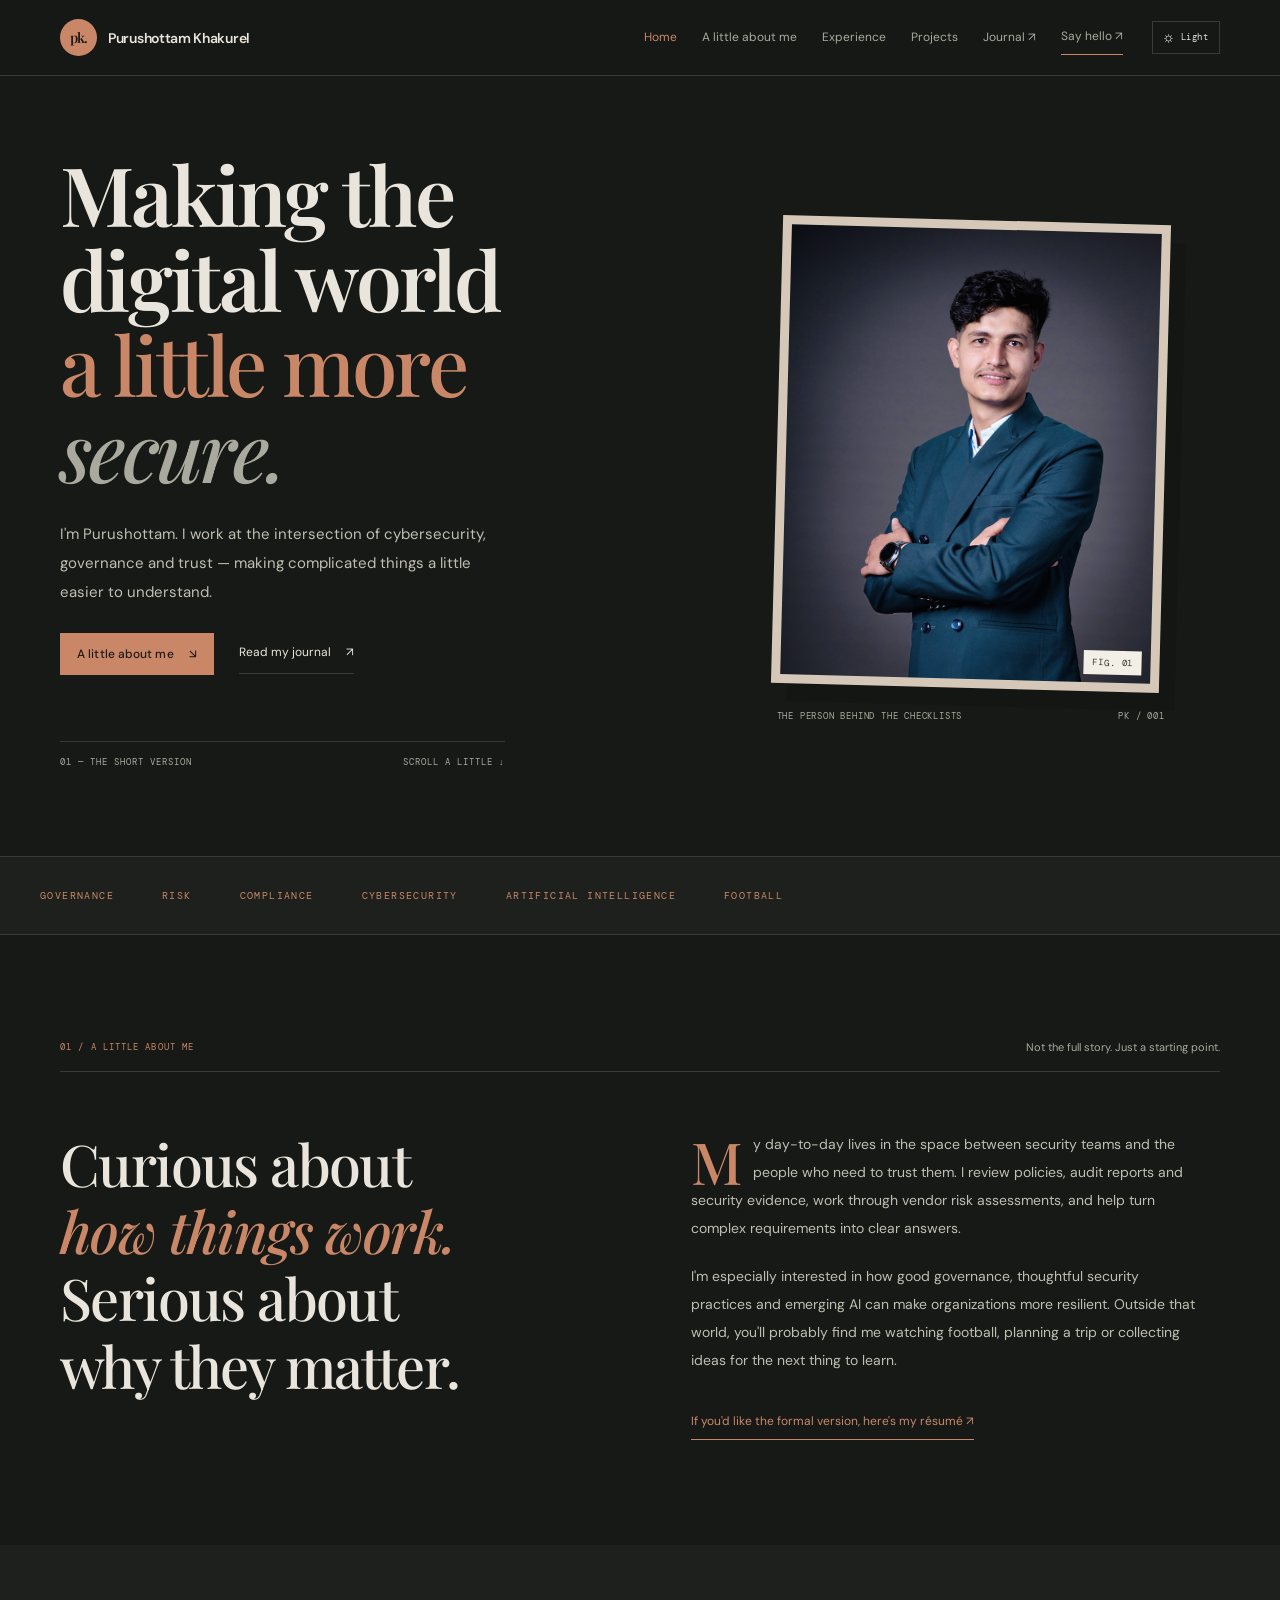
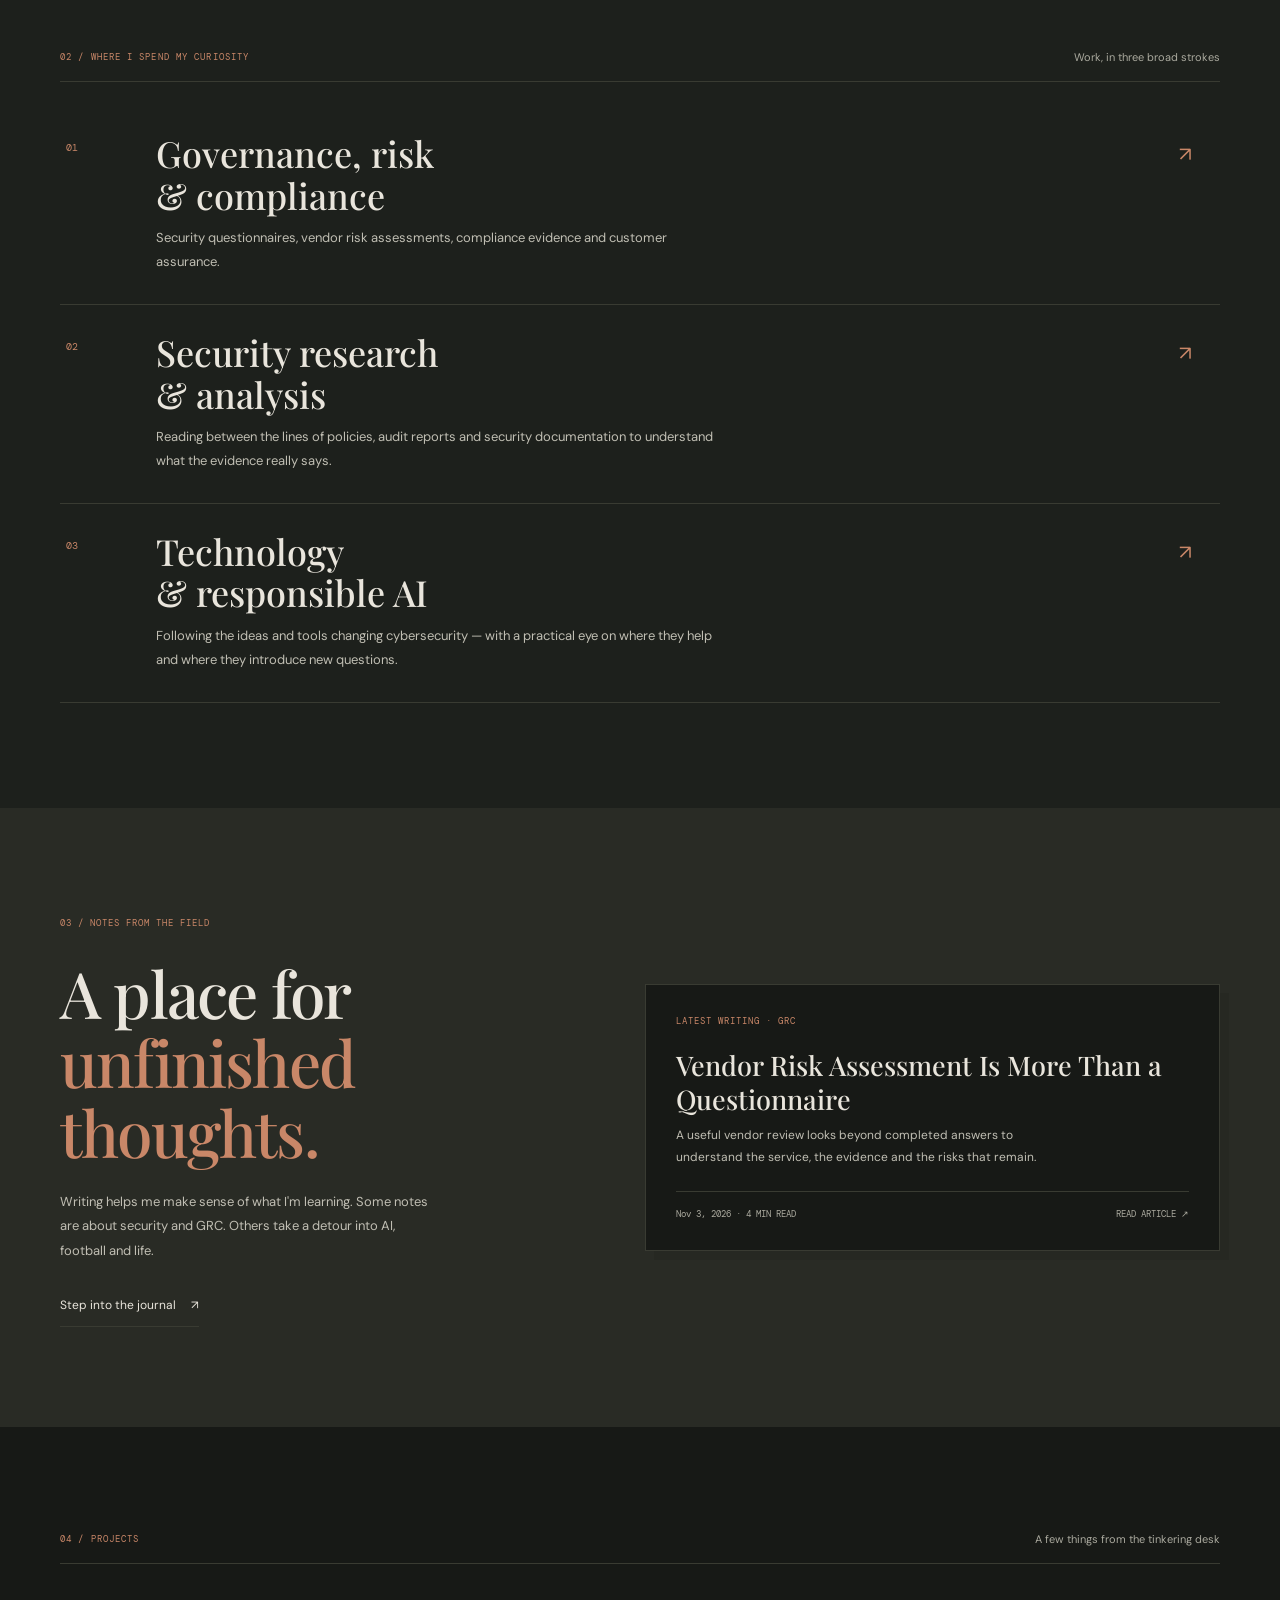
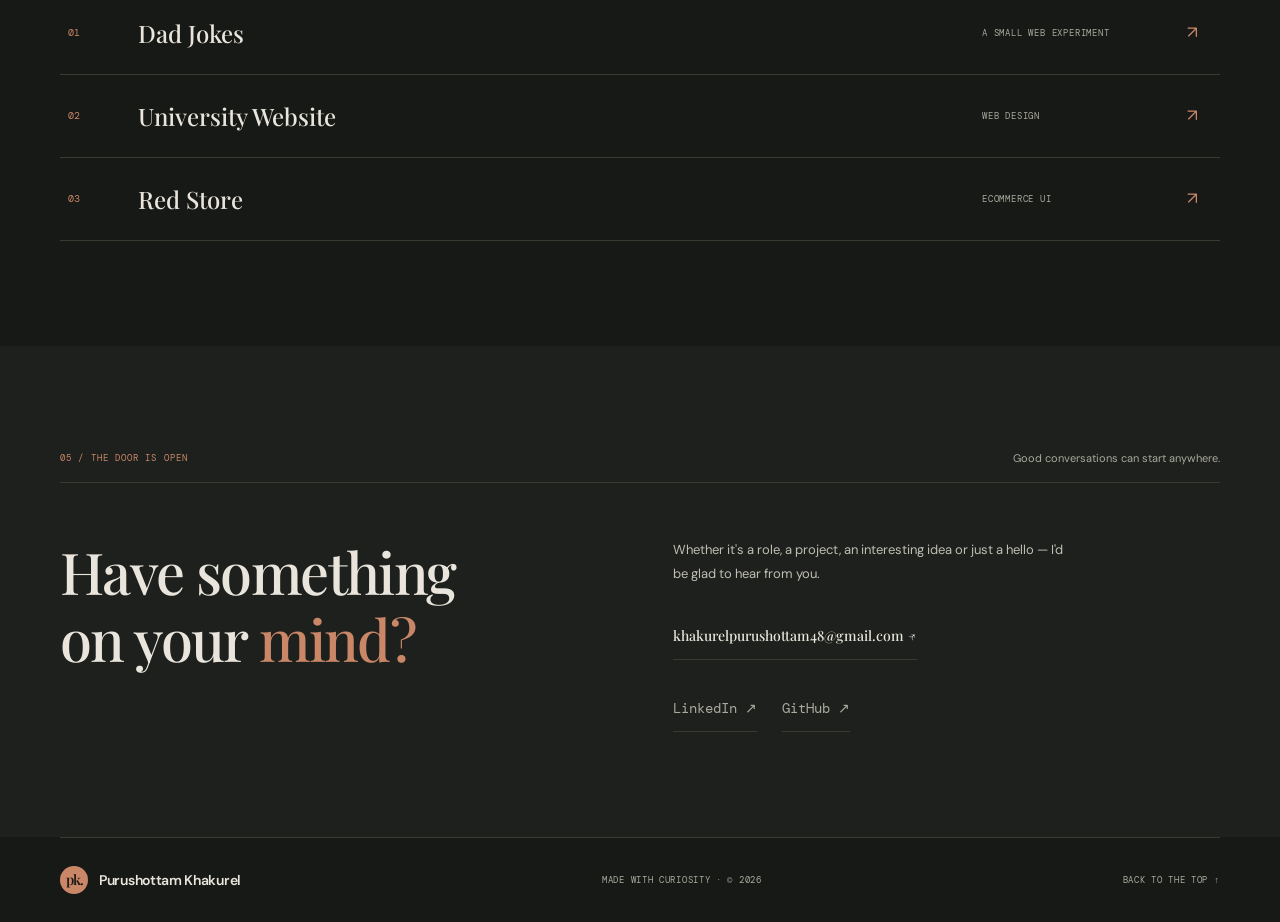
==== index.html @ bb77b467 "Remove repeated ticker labels" ====
<!doctype html>
<html lang="en">
<head>
<meta charset="utf-8"><meta name="viewport" content="width=device-width,initial-scale=1">
<meta name="description" content="Purushottam Khakurel — security research, GRC, technology and the things that keep me curious.">
<meta name="theme-color" content="#171916"><title>Purushottam Khakurel — Security, Ideas & Everything Between</title>
<link rel="preconnect" href="https://fonts.googleapis.com"><link rel="preconnect" href="https://fonts.gstatic.com" crossorigin>
<link href="https://fonts.googleapis.com/css2?family=DM+Mono:wght@400;500&family=DM+Sans:wght@400;500;600;700&family=Manrope:wght@400;500;600;700;800&family=Playfair+Display:ital,wght@0,500;0,600;0,700;1,500;1,600&display=swap" rel="stylesheet">
<link rel="stylesheet" href="css/styles.css?v=ticker-spacing-20261103">
</head>
<body>
<header class="site-header"><a class="brand" href="/"><b class="brand-mark">pk.</b><span>Purushottam Khakurel</span></a><button class="menu-toggle" aria-label="Toggle navigation" aria-expanded="false"><span></span><span></span></button><nav class="main-nav"><a class="active" href="/">Home</a><a href="#about">A little about me</a><a href="#work">Experience</a><a href="#projects">Projects</a><a href="blog.html">Journal ↗</a><a class="nav-contact" href="#contact">Say hello ↗</a></nav></header>
<main>
<section class="hero wrap">
  <div class="hero-copy">
    
    <h1>Making the digital world<br><em>a little more</em> <span>secure.</span></h1>
    <p class="hero-lede">I'm Purushottam. I work at the intersection of cybersecurity, governance and trust — making complicated things a little easier to understand.</p>
    <div class="hero-actions"><a class="button" href="#about">A little about me <span>↘</span></a><a class="text-link" href="blog.html">Read my journal <span>↗</span></a></div>
    <div class="hero-footnote"><span>01 — THE SHORT VERSION</span><span>SCROLL A LITTLE ↓</span></div>
  </div>
  <div class="hero-visual">
    <div class="portrait-wrap"><img src="assets/IMG_0698.jpeg" alt="Purushottam Khakurel"><span class="portrait-index">FIG. 01</span></div>
    <div class="portrait-caption"><span>THE PERSON BEHIND THE CHECKLISTS</span><span>PK / 001</span></div>
  </div>
</section>
<div class="ticker" aria-label="Things I keep coming back to"><div class="ticker-track"><span>GOVERNANCE</span><span>RISK</span><span>COMPLIANCE</span><span>CYBERSECURITY</span><span>ARTIFICIAL INTELLIGENCE</span><span>FOOTBALL</span></div></div>
<section class="section wrap" id="about"><div class="section-heading"><span>01 / A LITTLE ABOUT ME</span><small>Not the full story. Just a starting point.</small></div><div class="about-grid"><h2>Curious about<br><em>how things work.</em><br>Serious about<br>why they matter.</h2><div class="about-copy"><p class="dropcap">My day-to-day lives in the space between security teams and the people who need to trust them. I review policies, audit reports and security evidence, work through vendor risk assessments, and help turn complex requirements into clear answers.</p><p>I'm especially interested in how good governance, thoughtful security practices and emerging AI can make organizations more resilient. Outside that world, you'll probably find me watching football, planning a trip or collecting ideas for the next thing to learn.</p><a class="underlined-link" href="https://raw.githubusercontent.com/purushottamkhakurel/purushottam-live-portfolio/master/assets/Purushottam-Khakurel-cv.pdf" target="_blank" rel="noreferrer">If you'd like the formal version, here's my résumé ↗</a></div></div></section>
<section class="section section-muted" id="work"><div class="wrap"><div class="section-heading"><span>02 / WHERE I SPEND MY CURIOSITY</span><small>Work, in three broad strokes</small></div><div class="practice-list">
<article><span class="practice-no">01</span><div><h3>Governance, risk<br>& compliance</h3><p>Security questionnaires, vendor risk assessments, compliance evidence and customer assurance.</p></div><span class="practice-mark">↗</span></article>
<article><span class="practice-no">02</span><div><h3>Security research<br>& analysis</h3><p>Reading between the lines of policies, audit reports and security documentation to understand what the evidence really says.</p></div><span class="practice-mark">↗</span></article>
<article><span class="practice-no">03</span><div><h3>Technology<br>& responsible AI</h3><p>Following the ideas and tools changing cybersecurity — with a practical eye on where they help and where they introduce new questions.</p></div><span class="practice-mark">↗</span></article>
</div></div></section>
<section class="writing-feature"><div class="wrap writing-grid"><div class="writing-intro"><span>03 / NOTES FROM THE FIELD</span><h2>A place for<br><em>unfinished thoughts.</em></h2><p>Writing helps me make sense of what I'm learning. Some notes are about security and GRC. Others take a detour into AI, football and life.</p><a class="text-link" href="blog.html">Step into the journal <span>↗</span></a></div><div class="feature-post" id="featured-post"><span>THE LATEST NOTE</span><p>Loading latest article…</p></div></div></section>
<section class="section wrap" id="projects"><div class="section-heading"><span>04 / PROJECTS</span><small>A few things from the tinkering desk</small></div><div class="project-list"><a href="https://github.com/purushottamkhakurel/Dad-Jokes"><span>01</span><b>Dad Jokes</b><small>A SMALL WEB EXPERIMENT</small><i>↗</i></a><a href="https://github.com/purushottamkhakurel/University"><span>02</span><b>University Website</b><small>WEB DESIGN</small><i>↗</i></a><a href="https://github.com/purushottamkhakurel/Red-Store"><span>03</span><b>Red Store</b><small>ECOMMERCE UI</small><i>↗</i></a></div></section>
<section class="section contact-section" id="contact"><div class="wrap"><div class="section-heading"><span>05 / THE DOOR IS OPEN</span><small>Good conversations can start anywhere.</small></div><div class="contact-grid"><h2>Have something<br>on your <em>mind?</em></h2><div><p>Whether it's a role, a project, an interesting idea or just a hello — I'd be glad to hear from you.</p><a class="contact-email" href="mailto:khakurelpurushottam48@gmail.com">khakurelpurushottam48@gmail.com ↗</a><div class="social-links"><a href="https://www.linkedin.com/in/purushottamkhakurel/">LinkedIn ↗</a><a href="https://github.com/purushottamkhakurel">GitHub ↗</a></div></div></div></div></section>
</main>
<footer class="site-footer wrap"><a class="brand" href="/"><b class="brand-mark">pk.</b><span>Purushottam Khakurel</span></a><span>MADE WITH CURIOSITY · © <span id="year"></span></span><a href="#top">BACK TO THE TOP ↑</a></footer>
<script src="js/main.js"></script></body></html>
---- css/styles.css ----
:root{--bg:#101216;--panel:#191d24;--text:#f3f1eb;--muted:#a4a7ad;--line:#303640;--accent:#c5f36a;--mono:"DM Mono",monospace;--sans:"DM Sans",sans-serif;--display:"Manrope",sans-serif;--max:1160px}*{box-sizing:border-box}html{scroll-behavior:smooth;scroll-padding-top:90px}body{margin:0;background:var(--bg);color:var(--text);font-family:var(--sans);line-height:1.65}a{color:inherit;text-decoration:none}button{font:inherit}.wrap{width:min(var(--max),calc(100% - 64px));margin:auto}.site-header{height:82px;padding:0 max(32px,calc((100% - var(--max))/2));display:flex;align-items:center;justify-content:space-between;border-bottom:1px solid #ffffff12;position:sticky;top:0;z-index:10;background:#101216ed;backdrop-filter:blur(16px)}.brand{display:flex;align-items:center;gap:11px;font:800 14px var(--display)}.brand-mark{display:grid;place-items:center;width:34px;height:34px;background:var(--accent);color:#111;border-radius:8px;font-size:17px}.main-nav{display:flex;align-items:center;gap:28px;font-size:13px;color:#c0c2c6}.main-nav a:hover,.main-nav .active{color:var(--accent)}.nav-contact{border:1px solid #555b64;padding:9px 14px;border-radius:4px}.menu-toggle{display:none;background:none;border:0}.menu-toggle span{display:block;width:24px;height:2px;background:white;margin:5px}.hero{min-height:640px;display:grid;grid-template-columns:1.1fr .9fr;align-items:center;gap:55px;padding-block:75px}.eyebrow,.section-heading>span,.section-heading small,.hero-meta,.frame-top,.frame-bottom,.focus-grid label,.blog-hero>span,.post-meta,.post-count,.site-footer>span,.site-footer>a:last-child,.back-link{font:10px var(--mono);letter-spacing:1px;color:var(--muted)}.eyebrow i{display:inline-block;width:7px;height:7px;background:var(--accent);border-radius:50%;margin-right:8px}.hero-kicker{font:13px var(--mono);color:var(--accent);margin:34px 0 12px}.hero h1,.blog-hero h1{font:800 clamp(42px,5.5vw,72px)/1.08 var(--display);letter-spacing:-3px;margin:0}.hero h1 em,.blog-hero h1 em,.writing-grid h2 em,.contact-grid h2 em{font-style:normal;color:var(--accent)}.hero h1 span{color:#858b95}.hero-lede{max-width:540px;color:#b1b4ba;font-size:15px;line-height:1.9;margin:25px 0}.hero-actions{display:flex;align-items:center;gap:24px}.button{display:inline-block;background:var(--accent);color:#111;padding:12px 18px;border-radius:4px;font-size:13px;font-weight:700}.text-link{font-size:13px}.text-link:hover,.underlined-link{color:var(--accent)}.hero-meta{display:flex;justify-content:space-between;max-width:490px;margin-top:60px;font-size:9px}.hero-visual{position:relative;max-width:410px;width:100%;justify-self:end}.visual-frame{border:1px solid #454c56;padding:13px;background:#191c22;transform:rotate(2deg)}.frame-top,.frame-bottom{display:flex;justify-content:space-between;padding:2px 2px 12px;font-size:9px}.frame-bottom{padding:12px 2px 2px}.visual-frame img{display:block;width:100%;height:420px;object-fit:cover;object-position:center 25%;filter:saturate(.75)}.orbit-note{position:absolute;right:-35px;top:40px;background:var(--accent);color:#111;padding:12px 15px;font:10px/1.7 var(--mono);transform:rotate(5deg)}.ticker{overflow:hidden;border-block:1px solid var(--line);background:#15181e}.ticker div{text-align:center;white-space:nowrap;padding:16px;color:var(--accent);font:10px var(--mono);letter-spacing:1.4px}.section{padding-block:100px}.section-heading{display:flex;justify-content:space-between;align-items:center;border-bottom:1px solid var(--line);padding-bottom:17px}.section-heading small{font:12px var(--sans);letter-spacing:0}.about-grid,.contact-grid{display:grid;grid-template-columns:1fr 1fr;gap:65px;padding-top:48px}.about-grid h2,.contact-grid h2{font:700 clamp(34px,4vw,52px)/1.2 var(--display);letter-spacing:-2px;margin:0}.about-grid h2 span{color:#818894}.about-grid p,.writing-grid p{font-size:14px;color:#b3b6bd;line-height:1.9;margin:0 0 17px}.underlined-link{display:inline-block;border-bottom:1px solid #718b45;padding:8px 0;margin-top:10px;font-size:13px}.section-muted{background:#15181e}.focus-grid{display:grid;grid-template-columns:repeat(3,1fr);gap:15px;padding-top:35px}.focus-grid article{background:var(--panel);border:1px solid #303640;padding:25px;min-height:280px;transition:.2s}.focus-grid article:hover{border-color:#819b4b;transform:translateY(-4px)}.focus-grid label{color:var(--accent)}.focus-grid b{display:block;font-size:30px;color:var(--accent);margin:25px 0 8px}.focus-grid h3{font:700 21px/1.3 var(--display);margin:0 0 12px}.focus-grid p{font-size:13px;color:#aeb2ba;line-height:1.8}.project-list{padding-top:22px}.project-list a{display:grid;grid-template-columns:55px 1fr 170px 25px;align-items:center;gap:15px;padding:23px 8px;border-bottom:1px solid var(--line)}.project-list a:hover{background:#181c22}.project-list span{font:10px var(--mono);color:var(--accent)}.project-list b{font:600 21px var(--display)}.project-list small{font:9px var(--mono);color:var(--muted)}.writing-feature{background:#20252b;padding:85px 0}.writing-grid{display:grid;grid-template-columns:.8fr 1.2fr;gap:65px;align-items:center}.writing-grid h2{font:800 clamp(43px,5vw,65px)/1.08 var(--display);letter-spacing:-3px;margin:25px 0 15px}.writing-grid p{max-width:330px}.feature-post{background:#15191f;border:1px solid #3b424c;padding:30px;min-height:220px;display:flex;flex-direction:column;justify-content:space-between}.feature-post>span{font:10px var(--mono);color:var(--accent)}.feature-post h3{font:700 24px/1.3 var(--display);margin:20px 0 8px}.feature-post p{margin:0}.feature-bottom{display:flex;justify-content:space-between;margin-top:22px;font:10px var(--mono);color:#9da3ac}.contact-grid>div{display:flex;flex-direction:column}.contact-grid>div a{padding:14px 0;border-bottom:1px solid var(--line);font-size:14px}.contact-grid>div a:hover{color:var(--accent)}.site-footer{border-top:1px solid var(--line);padding-block:24px;display:flex;justify-content:space-between;align-items:center}.site-footer .brand-mark{width:28px;height:28px}.site-footer>span,.site-footer>a:last-child{font-size:9px}.blog-hero{padding-top:100px}.blog-hero h1{font-size:clamp(48px,7vw,84px);margin:25px 0 15px}.blog-hero>p{max-width:590px;color:#b1b4ba;font-size:15px}.blog-toolbar{display:flex;justify-content:space-between;align-items:center;gap:20px;margin-top:50px;padding-bottom:16px;border-bottom:1px solid var(--line)}.filter-list{display:flex;gap:8px;flex-wrap:wrap}.filter{background:none;border:1px solid #383e48;color:#b7bbc2;padding:8px 13px;border-radius:3px;font-size:11px;cursor:pointer}.filter.active,.filter:hover{background:var(--accent);border-color:var(--accent);color:#111}.blog-content{padding-block:35px 100px}.post-grid{display:grid;grid-template-columns:repeat(2,1fr);gap:16px}.post-card{border:1px solid #303640;background:var(--panel);padding:25px;min-height:245px;display:flex;flex-direction:column;transition:.2s}.post-card:hover{border-color:#819b4b;transform:translateY(-3px)}.post-meta{display:flex;justify-content:space-between;color:var(--accent)}.post-card h2{font:700 23px/1.3 var(--display);margin:25px 0 8px}.post-card p{font-size:13px;color:#aeb2ba;line-height:1.8}.post-card-bottom{display:flex;justify-content:space-between;margin-top:auto;font:10px var(--mono);color:#9299a3}.post-card-bottom span:last-child{color:var(--accent);font-size:18px}.article-wrap{width:min(760px,calc(100% - 40px));margin:55px auto 100px}.back-link{display:inline-block;color:var(--accent);margin-bottom:45px}.article-head .post-meta{justify-content:flex-start;gap:18px}.article-head h1{font:800 clamp(36px,6vw,60px)/1.12 var(--display);letter-spacing:-2px;margin:20px 0}.article-deck{font-size:18px;color:#b7bbc1}.article-body{margin-top:40px;color:#d0d2d6;font-size:16px;line-height:1.9}.article-body h2,.article-body h3{font-family:var(--display);line-height:1.3;margin:35px 0 12px}.article-body h2{font-size:27px}.article-body h3{font-size:21px}.article-body p{margin:0 0 19px}.article-body li{margin:7px 0}.article-body blockquote{border-left:3px solid var(--accent);padding:4px 20px;color:#b9bec5}.article-body a{color:var(--accent)}.article-foot{border-top:1px solid var(--line);margin-top:50px;padding-top:20px;font:10px var(--mono);color:#999}.empty-state{color:#aaa;padding:35px 0}
@media(max-width:850px){.hero{gap:28px}.main-nav{gap:15px}.about-grid,.contact-grid,.writing-grid{gap:30px}}
@media(max-width:680px){.wrap{width:calc(100% - 40px)}.site-header{height:70px;padding:0 20px}.menu-toggle{display:block}.main-nav{display:none;position:absolute;top:69px;left:0;right:0;background:#15181e;padding:15px 20px 22px;flex-direction:column;align-items:stretch;gap:0}.main-nav.open{display:flex}.main-nav a{padding:12px 4px;border-bottom:1px solid #282d35}.main-nav .nav-contact{margin-top:12px;text-align:center}.hero{grid-template-columns:1fr;padding-block:55px 65px;gap:40px}.hero-visual{width:min(76%,310px);justify-self:center}.visual-frame img{height:300px}.hero h1{font-size:clamp(39px,10vw,58px);letter-spacing:-2px}.hero-lede{font-size:14px}.hero-meta{margin-top:42px}.orbit-note{right:-30px;top:24px;font-size:8px}.ticker div{text-align:left;padding-left:20px}.section{padding-block:70px}.section-heading{gap:12px;align-items:flex-start}.section-heading small{text-align:right;font-size:10px}.about-grid,.contact-grid,.writing-grid{grid-template-columns:1fr;gap:25px;padding-top:32px}.about-grid h2,.contact-grid h2{font-size:39px}.focus-grid{grid-template-columns:1fr}.focus-grid article{min-height:230px}.project-list a{grid-template-columns:32px 1fr 20px;gap:8px}.project-list small{display:none}.project-list b{font-size:17px}.writing-feature{padding:70px 0}.writing-grid h2{font-size:52px}.feature-post{min-height:205px;padding:24px}.contact-grid>div a{font-size:12px}.site-footer{flex-wrap:wrap;gap:15px}.site-footer>span{order:3;width:100%}.blog-hero{padding-top:70px}.blog-hero h1{font-size:clamp(43px,11vw,65px);letter-spacing:-2px}.blog-toolbar{align-items:flex-start;flex-direction:column;margin-top:30px}.post-grid{grid-template-columns:1fr}.post-card{min-height:220px}.article-wrap{margin-top:35px}.article-body{font-size:15px}}
@media(prefers-reduced-motion:reduce){*{scroll-behavior:auto!important;transition:none!important}}

/* Motion polish */
@keyframes hero-enter{from{opacity:0;transform:translateY(22px)}to{opacity:1;transform:translateY(0)}}
@keyframes portrait-float{0%,100%{transform:rotate(2deg) translateY(0)}50%{transform:rotate(2deg) translateY(-9px)}}
@keyframes orbit-drift{0%,100%{transform:rotate(5deg) translateY(0)}50%{transform:rotate(2deg) translateY(-7px)}}
@keyframes card-enter{from{opacity:0;transform:translateY(16px)}to{opacity:1;transform:translateY(0)}}
.hero-copy>*{animation:hero-enter .7s both;animation-timing-function:cubic-bezier(.2,.7,.2,1)}
.hero-copy>*:nth-child(1){animation-delay:.08s}.hero-copy>*:nth-child(2){animation-delay:.16s}.hero-copy>*:nth-child(3){animation-delay:.24s}.hero-copy>*:nth-child(4){animation-delay:.32s}.hero-copy>*:nth-child(5){animation-delay:.4s}
.visual-frame{animation:portrait-float 7s ease-in-out infinite}
.orbit-note{animation:orbit-drift 5s ease-in-out infinite}
.focus-grid article,.post-card,.project-list a,.feature-post{transition:transform .3s ease,border-color .3s ease,background-color .3s ease}
.focus-grid article:hover,.post-card:hover{transform:translateY(-7px)}
.post-card{animation:card-enter .55s both}
.post-card:nth-child(2){animation-delay:.07s}.post-card:nth-child(3){animation-delay:.14s}.post-card:nth-child(4){animation-delay:.21s}.post-card:nth-child(5){animation-delay:.28s}.post-card:nth-child(6){animation-delay:.35s}
.button,.text-link,.underlined-link,.main-nav a{transition:color .2s ease,background-color .2s ease,border-color .2s ease,transform .2s ease}
.button:hover{transform:translateY(-2px);box-shadow:0 7px 24px #c5f36a25}
.js-motion .reveal{opacity:0;transform:translateY(22px);transition:opacity .65s ease,transform .65s cubic-bezier(.2,.7,.2,1)}
.js-motion .reveal.is-visible{opacity:1;transform:translateY(0)}
@media(prefers-reduced-motion:reduce){*,*::before,*::after{animation-duration:.01ms!important;animation-iteration-count:1!important;scroll-behavior:auto!important;transition-duration:.01ms!important}.js-motion .reveal{opacity:1;transform:none}}


/* Persistent light/dark theme */
:root{color-scheme:dark;--header-bg:#101216ed;--section-bg:#15181e;--feature-bg:#20252b;--card-bg:#191d24;--raised-bg:#15191f;--soft-text:#b1b4ba;--body-copy:#b3b6bd;--border:#303640}
:root[data-theme="light"]{color-scheme:light;--bg:#f5f6f2;--panel:#ffffff;--text:#20251b;--muted:#687064;--line:#d9ded3;--accent:#628b20;--header-bg:#f5f6f2ed;--section-bg:#e9ede5;--feature-bg:#e2e8dc;--card-bg:#fff;--raised-bg:#f8faf5;--soft-text:#555f51;--body-copy:#4e584a;--border:#d5dccf}
:root[data-theme="light"] body{background:var(--bg);color:var(--text)}
:root[data-theme="light"] .site-header{background:var(--header-bg);border-bottom-color:#20251b18}
:root[data-theme="light"] .main-nav{color:#4f594b}
:root[data-theme="light"] .menu-toggle span{background:#20251b}
:root[data-theme="light"] .nav-contact{border-color:#aab4a2}
:root[data-theme="light"] .brand-mark{color:#fff}
:root[data-theme="light"] .hero h1 span,:root[data-theme="light"] .about-grid h2 span{color:#7a8474}
:root[data-theme="light"] .hero-lede,:root[data-theme="light"] .about-grid p,:root[data-theme="light"] .writing-grid p,:root[data-theme="light"] .blog-hero>p{color:var(--body-copy)}
:root[data-theme="light"] .visual-frame{background:#fff;border-color:#c4cdbd}
:root[data-theme="light"] .ticker{background:var(--section-bg);border-color:var(--line)}
:root[data-theme="light"] .section-muted{background:var(--section-bg)}
:root[data-theme="light"] .focus-grid article,:root[data-theme="light"] .post-card{background:var(--card-bg);border-color:var(--line)}
:root[data-theme="light"] .focus-grid p,:root[data-theme="light"] .post-card p{color:#586253}
:root[data-theme="light"] .project-list a:hover{background:#e9ede5}
:root[data-theme="light"] .writing-feature{background:var(--feature-bg)}
:root[data-theme="light"] .feature-post{background:var(--raised-bg);border-color:var(--line)}
:root[data-theme="light"] .feature-bottom,:root[data-theme="light"] .article-foot{color:#66705f}
:root[data-theme="light"] .filter{border-color:#c5cdbd;color:#4f594b}
:root[data-theme="light"] .filter.active,:root[data-theme="light"] .filter:hover{color:#fff}
:root[data-theme="light"] .article-body{color:#333c30}
:root[data-theme="light"] .article-deck{color:#586253}
:root[data-theme="light"] .article-body blockquote{color:#56604f}
:root[data-theme="light"] .main-nav a:hover,:root[data-theme="light"] .main-nav .active{color:var(--accent)}
.theme-toggle{display:inline-flex;align-items:center;justify-content:center;gap:7px;margin-left:4px;padding:8px 11px;border:1px solid var(--line);border-radius:5px;background:transparent;color:var(--text);font:11px var(--mono);cursor:pointer;transition:background .2s ease,border-color .2s ease,transform .2s ease}
.theme-toggle:hover{border-color:var(--accent);transform:translateY(-1px)}
.theme-icon{font-size:15px;line-height:1}
@media(max-width:680px){.main-nav .theme-toggle{align-self:flex-start;margin:14px 0 0;padding:10px 14px}.theme-label{display:inline}}

/* Clean hero portrait without decorative frame or labels */
.hero-visual{max-width:410px;width:100%;justify-self:end}
.hero-portrait{display:block;width:100%;height:446px;object-fit:cover;object-position:center 25%;filter:saturate(.85)}
@media(max-width:680px){.hero-visual{width:min(76%,310px);justify-self:center}.hero-portrait{height:300px}}

/* Restore original framed hero portrait styling */
.hero-visual{position:relative;max-width:410px;width:100%;justify-self:end}
.hero-portrait{display:none}
@media(max-width:680px){.hero-visual{width:min(76%,310px);justify-self:center}}


/* Smooth, continuous ticker motion */
.ticker{display:flex;align-items:center;}
.ticker-track{display:flex;width:max-content;flex:0 0 auto;animation:ticker-scroll 34s linear infinite!important;animation-duration:34s!important;animation-iteration-count:infinite!important;}
.ticker-track span{display:block;flex:0 0 auto;padding:16px 24px;color:var(--accent);font:10px var(--mono);letter-spacing:1.4px;white-space:nowrap;}
.ticker-track i{font-style:normal;color:var(--text);padding:0 9px;opacity:.72;}
.ticker:hover .ticker-track{animation-play-state:paused;}
@keyframes ticker-scroll{from{transform:translateX(0)}to{transform:translateX(-50%)}}


/* Theme consistency and contrast polish */
:root{
  --surface-1:#15181e;
  --surface-2:#191d24;
  --surface-3:#20252b;
  --copy:#b3b6bd;
  --copy-strong:#d0d2d6;
  --nav-copy:#c0c2c6;
  --control-border:#383e48;
  --shadow:0 12px 32px rgba(0,0,0,.16);
}
:root[data-theme="light"]{
  --surface-1:#e9ede5;
  --surface-2:#ffffff;
  --surface-3:#e2e8dc;
  --copy:#4e584a;
  --copy-strong:#333c30;
  --nav-copy:#4f594b;
  --control-border:#c5cdbd;
  --shadow:0 12px 32px rgba(44,62,32,.09);
}
body,.site-header,.section-muted,.ticker,.writing-feature,.focus-grid article,.post-card,.feature-post,.filter,.theme-toggle{
  transition:background-color .22s ease,color .22s ease,border-color .22s ease;
}
:root[data-theme="light"] .site-header{background:rgba(245,246,242,.92);border-bottom-color:var(--line)}
:root[data-theme="light"] .main-nav{color:var(--nav-copy)}
:root[data-theme="light"] .hero-kicker,
:root[data-theme="light"] .section-heading>span,
:root[data-theme="light"] .focus-grid label,
:root[data-theme="light"] .post-meta,
:root[data-theme="light"] .feature-post>span{color:var(--accent)}
:root[data-theme="light"] .hero-lede,
:root[data-theme="light"] .about-grid p,
:root[data-theme="light"] .writing-grid p,
:root[data-theme="light"] .blog-hero>p{color:var(--copy)}
:root[data-theme="light"] .section-muted,
:root[data-theme="light"] .ticker{background:var(--surface-1)}
:root[data-theme="light"] .focus-grid article,
:root[data-theme="light"] .post-card{background:var(--surface-2);border-color:var(--line);box-shadow:var(--shadow)}
:root[data-theme="light"] .focus-grid p,
:root[data-theme="light"] .post-card p{color:var(--copy)}
:root[data-theme="light"] .writing-feature{background:var(--surface-3)}
:root[data-theme="light"] .feature-post{background:var(--surface-2);border-color:var(--line);box-shadow:var(--shadow)}
:root[data-theme="light"] .feature-bottom,
:root[data-theme="light"] .post-card-bottom,
:root[data-theme="light"] .article-foot{color:var(--muted)}
:root[data-theme="light"] .project-list a:hover{background:var(--surface-1)}
:root[data-theme="light"] .filter{background:var(--surface-2);border-color:var(--control-border);color:var(--text)}
:root[data-theme="light"] .filter.active,
:root[data-theme="light"] .filter:hover{background:var(--accent);border-color:var(--accent);color:#fff}
:root[data-theme="light"] .article-body{color:var(--copy-strong)}
:root[data-theme="light"] .article-deck,
:root[data-theme="light"] .article-body blockquote{color:var(--copy)}
:root[data-theme="light"] .visual-frame{background:var(--surface-2);border-color:var(--line);box-shadow:var(--shadow)}
:root[data-theme="light"] .frame-top,
:root[data-theme="light"] .frame-bottom{color:var(--muted)}
:root[data-theme="light"] .theme-toggle{background:var(--surface-2);border-color:var(--line);color:var(--text)}
:root[data-theme="light"] .menu-toggle span{background:var(--text)}
:root[data-theme="light"] .main-nav a:hover,
:root[data-theme="light"] .main-nav .active{color:var(--accent)}
:root[data-theme="light"] .button{background:var(--accent);color:#fff}
:root[data-theme="light"] .brand-mark{background:var(--accent);color:#fff}
:root[data-theme="light"] .orbit-note{background:var(--accent);color:#17200e}
:root[data-theme="light"] .article-body a{color:var(--accent)}
:root[data-theme="light"] .project-list span{color:var(--accent)}
:root[data-theme="light"] .project-list a{border-bottom-color:var(--line)}
:root[data-theme="light"] .nav-contact{border-color:var(--line)}
.theme-toggle:focus-visible,.main-nav a:focus-visible,.button:focus-visible,.filter:focus-visible{
  outline:2px solid var(--accent);outline-offset:3px;
}
@media(max-width:680px){
  :root[data-theme="light"] .main-nav{background:var(--surface-2);box-shadow:var(--shadow)}
  :root[data-theme="light"] .main-nav a{border-bottom-color:var(--line)}
  .main-nav .theme-toggle{width:max-content}
}


/* A warmer, more personal editorial palette */
:root{
  --bg:#171916;
  --panel:#20231f;
  --text:#e9e5dc;
  --muted:#aaa99e;
  --line:#353a32;
  --accent:#c98768;
  --header-bg:rgba(23,25,22,.94);
  --section-bg:#1d201c;
  --feature-bg:#292b25;
  --card-bg:#22251f;
  --raised-bg:#1d201c;
  --surface-1:#1d201c;
  --surface-2:#22251f;
  --surface-3:#292b25;
  --copy:#c0beb3;
  --copy-strong:#dedbd1;
  --nav-copy:#c9c6bb;
  --control-border:#45483f;
  --shadow:0 14px 34px rgba(0,0,0,.18);
}
:root[data-theme="light"]{
  color-scheme:light;
  --bg:#f2efe7;
  --panel:#faf8f2;
  --text:#292c25;
  --muted:#77776b;
  --line:#ded9cd;
  --accent:#955d43;
  --header-bg:rgba(242,239,231,.94);
  --section-bg:#e9e5da;
  --feature-bg:#e4ded1;
  --card-bg:#faf8f2;
  --raised-bg:#f7f4ec;
  --surface-1:#e9e5da;
  --surface-2:#faf8f2;
  --surface-3:#e4ded1;
  --copy:#55574d;
  --copy-strong:#393c33;
  --nav-copy:#55574d;
  --control-border:#d0c9ba;
  --shadow:0 12px 28px rgba(59,48,34,.07);
}
:root[data-theme="light"] .hero h1 span,
:root[data-theme="light"] .about-grid h2 span{color:#858476}
:root[data-theme="light"] .visual-frame{background:#faf8f2;border-color:#d5cebf}
:root[data-theme="light"] .orbit-note{background:var(--accent);color:#fff8f0}
:root[data-theme="light"] .brand-mark{background:var(--accent);color:#fff8f0}
:root[data-theme="light"] .button{background:var(--accent);color:#fff8f0}
:root[data-theme="light"] .filter.active,
:root[data-theme="light"] .filter:hover{background:var(--accent);border-color:var(--accent);color:#fff8f0}
:root[data-theme="light"] .theme-toggle:hover{border-color:var(--accent)}
:root[data-theme="light"] .project-list a:hover{background:#e9e5da}
:root[data-theme="light"] .main-nav a:hover,
:root[data-theme="light"] .main-nav .active{color:var(--accent)}
.button:hover{box-shadow:0 7px 22px rgba(201,135,104,.18)}
:root[data-theme="light"] .button:hover{box-shadow:0 7px 22px rgba(149,93,67,.16)}


/* Homepage art direction: an independent, warm editorial journal */
:root{
 --bg:#171916;--panel:#22251f;--text:#e9e5dc;--muted:#aaa99e;--line:#393b32;--accent:#c98768;
 --display:"Playfair Display",Georgia,serif;--sans:"DM Sans",sans-serif;
 --header-bg:rgba(23,25,22,.94);--section-bg:#1d201c;--feature-bg:#292b25;--card-bg:#22251f;
}
:root[data-theme="light"]{
 --bg:#f2efe7;--panel:#faf8f2;--text:#292c25;--muted:#77776b;--line:#d9d3c6;--accent:#955d43;
 --header-bg:rgba(242,239,231,.94);--section-bg:#e9e5da;--feature-bg:#e4ded1;--card-bg:#faf8f2;
}
body{background:var(--bg);color:var(--text)}
.site-header{background:var(--header-bg);border-bottom:1px solid var(--line);height:76px}
.brand{font-family:var(--sans);font-weight:600;letter-spacing:-.3px}
.brand-mark{width:37px;height:37px;border-radius:50%;background:var(--accent);color:#201a16;font:600 14px var(--display);letter-spacing:-1px}
.main-nav{font-size:12px;gap:25px;color:var(--muted)}
.main-nav a:hover,.main-nav .active{color:var(--accent)}
.nav-contact{border:0;border-bottom:1px solid var(--accent);border-radius:0;padding:7px 0}
.hero{min-height:680px;grid-template-columns:1.12fr .88fr;gap:6vw;padding-block:75px 88px}
.hero-copy{position:relative;z-index:1}
.hero-overline{display:flex;align-items:center;gap:10px;font:9px var(--mono);letter-spacing:1.1px;color:var(--muted);margin-bottom:28px}
.hero-dot{width:7px;height:7px;border-radius:50%;background:var(--accent);display:inline-block}
.hero-edition{margin-left:auto;opacity:.65}
.hero h1{font:600 clamp(48px,6.4vw,82px)/1.04 var(--display);letter-spacing:-2.7px;margin:0}
.hero h1 em{font-weight:500;color:var(--accent)}
.hero h1 span{font-style:italic;font-weight:500;color:var(--muted)}
.hero-lede{max-width:445px;color:var(--copy,#c0beb3);font-size:15px;line-height:1.95;margin:28px 0 25px}
.hero-actions{gap:25px}
.button{background:var(--accent);color:#211a16;border-radius:0;padding:13px 17px;font:500 12px var(--sans);letter-spacing:.1px}
.button span,.text-link span{margin-left:12px}
.text-link{font-size:12px;border-bottom:1px solid var(--line);padding:10px 0}
.text-link:hover{color:var(--accent);border-color:var(--accent)}
.hero-footnote{display:flex;justify-content:space-between;max-width:445px;margin-top:66px;padding-top:14px;border-top:1px solid var(--line);font:9px var(--mono);letter-spacing:1px;color:var(--muted)}
.hero-visual{max-width:410px;justify-self:center;position:relative;padding:24px 22px 0 0}
.portrait-wrap{position:relative;background:#d5c8b8;padding:9px;transform:rotate(1.5deg);box-shadow:16px 18px 0 rgba(0,0,0,.12)}
.portrait-wrap img{display:block;width:100%;height:450px;object-fit:cover;object-position:center 24%;filter:saturate(.78) contrast(.98)}
.portrait-index{position:absolute;bottom:17px;right:18px;background:#f2efe7;color:#38372f;padding:6px 8px;font:9px var(--mono);letter-spacing:1px}
.portrait-note{position:absolute;z-index:2;right:-18px;top:0;background:var(--accent);color:#2a201b;padding:13px 17px;font:11px/1.5 var(--mono);transform:rotate(3deg);box-shadow:3px 4px 0 rgba(0,0,0,.12)}
.portrait-note i{font:italic 12px var(--display)}
.portrait-caption{display:flex;justify-content:space-between;margin-top:22px;font:9px var(--mono);letter-spacing:.8px;color:var(--muted)}
.ticker{background:var(--section-bg);border-color:var(--line)}
.ticker-track span{color:var(--accent)}
.section{padding-block:105px}
.section-heading{border-color:var(--line)}
.section-heading>span{color:var(--accent);font:9px var(--mono);letter-spacing:1.1px}
.section-heading small{color:var(--muted);font-size:11px}
.about-grid{grid-template-columns:1fr 1fr;gap:8vw;padding-top:58px}
.about-grid h2,.contact-grid h2{font:500 clamp(39px,4.5vw,58px)/1.17 var(--display);letter-spacing:-1.6px}
.about-grid h2 em,.contact-grid h2 em{color:var(--accent);font-weight:500}
.about-copy{max-width:510px}
.about-copy p{color:var(--copy,#c0beb3);font-size:14px;line-height:2;margin:0 0 20px}
.dropcap:first-letter{float:left;font:500 58px/.8 var(--display);color:var(--accent);padding:8px 10px 0 0}
.underlined-link{color:var(--accent);border-color:var(--accent);font-size:12px}
.section-muted{background:var(--section-bg)}
.practice-list{padding-top:24px}
.practice-list article{display:grid;grid-template-columns:70px 1fr 35px;gap:20px;align-items:start;padding:27px 6px 30px;border-bottom:1px solid var(--line);transition:padding .25s ease}
.practice-list article:hover{padding-left:16px}
.practice-no{font:10px var(--mono);color:var(--accent);padding-top:8px}
.practice-list h3{font:500 clamp(24px,3vw,36px)/1.15 var(--display);margin:0 0 10px}
.practice-list p{max-width:570px;color:var(--copy,#c0beb3);font-size:13px;line-height:1.85;margin:0}
.practice-mark{font-size:20px;color:var(--accent);padding-top:5px}
.writing-feature{background:var(--feature-bg);padding:100px 0}
.writing-grid{grid-template-columns:.9fr 1.1fr;gap:9vw}
.writing-intro>span{font:9px var(--mono);letter-spacing:1px;color:var(--accent)}
.writing-grid h2{font:500 clamp(42px,5vw,64px)/1.08 var(--display);letter-spacing:-1.8px;margin:24px 0}
.writing-grid h2 em{font-weight:500;color:var(--accent)}
.writing-grid p{color:var(--copy,#c0beb3);font-size:13px;line-height:1.9;max-width:370px;margin-bottom:22px}
.writing-intro .text-link{display:inline-block;color:var(--text)}
.feature-post{background:var(--bg);border:1px solid var(--line);padding:30px;min-height:255px;box-shadow:9px 9px 0 rgba(0,0,0,.08)}
.feature-post>span{font:9px var(--mono);letter-spacing:1px;color:var(--accent)}
.feature-post h3{font:500 27px/1.25 var(--display);margin:22px 0 9px}
.feature-post p{font-size:12px;line-height:1.8;margin:0}
.feature-bottom{border-top:1px solid var(--line);padding-top:16px;font:9px var(--mono);color:var(--muted)}
.project-list{padding-top:28px}
.project-list a{grid-template-columns:55px 1fr 190px 25px;padding:25px 8px;border-color:var(--line)}
.project-list b{font:500 24px var(--display)}
.project-list small{font:9px var(--mono);letter-spacing:.8px;color:var(--muted)}
.project-list i{font-style:normal;color:var(--accent);font-size:17px}
.project-list a:hover{background:var(--section-bg);padding-left:16px}
.contact-section{background:var(--section-bg)}
.contact-grid{padding-top:55px;align-items:start}
.contact-grid>div>p{color:var(--copy,#c0beb3);font-size:13px;line-height:1.9;max-width:390px;margin:0 0 25px}
.contact-email{display:inline-block;width:max-content;max-width:100%;font:500 15px var(--display);padding-bottom:8px;border-bottom:1px solid var(--accent)}
.social-links{display:flex;gap:25px;margin-top:25px}
.social-links a{font:10px var(--mono);color:var(--muted)}
.social-links a:hover{color:var(--accent)}
.site-footer{border-color:var(--line);padding-block:28px}
.site-footer>span,.site-footer>a:last-child{font:9px var(--mono);letter-spacing:.7px;color:var(--muted)}
.theme-toggle{border-radius:0;border-color:var(--line);font:9px var(--mono);letter-spacing:.5px}
@media(max-width:850px){.hero{gap:35px}.hero h1{font-size:clamp(46px,6vw,66px)}.main-nav{gap:14px}.portrait-wrap img{height:390px}}
@media(max-width:680px){
 .site-header{height:68px}.main-nav{background:var(--bg)}
 .hero{grid-template-columns:1fr;padding-block:54px 68px;gap:46px}
 .hero h1{font-size:clamp(47px,12vw,66px);letter-spacing:-1.8px}
 .hero-overline{font-size:8px}.hero-edition{font-size:7px}
 .hero-footnote{margin-top:43px}
 .hero-visual{width:min(78%,315px);justify-self:center;padding:20px 16px 0 0}
 .portrait-wrap img{height:340px}.portrait-note{right:-24px;font-size:9px}
 .section{padding-block:72px}
 .about-grid,.contact-grid,.writing-grid{grid-template-columns:1fr;gap:27px;padding-top:34px}
 .about-grid h2,.contact-grid h2{font-size:43px}
 .practice-list article{grid-template-columns:35px 1fr 20px;gap:12px;padding-block:23px}
 .practice-list h3{font-size:27px}
 .writing-feature{padding:72px 0}.writing-grid h2{font-size:51px}
 .feature-post{padding:24px;min-height:225px}
 .project-list a{grid-template-columns:30px 1fr 18px;gap:8px;padding:21px 4px}
 .project-list b{font-size:20px}.project-list small{display:none}
 .contact-email{font-size:13px}
 .site-footer{gap:15px}.site-footer>span{order:3;width:100%}
}
@media(prefers-reduced-motion:reduce){.portrait-wrap,.portrait-note{animation:none!important}}
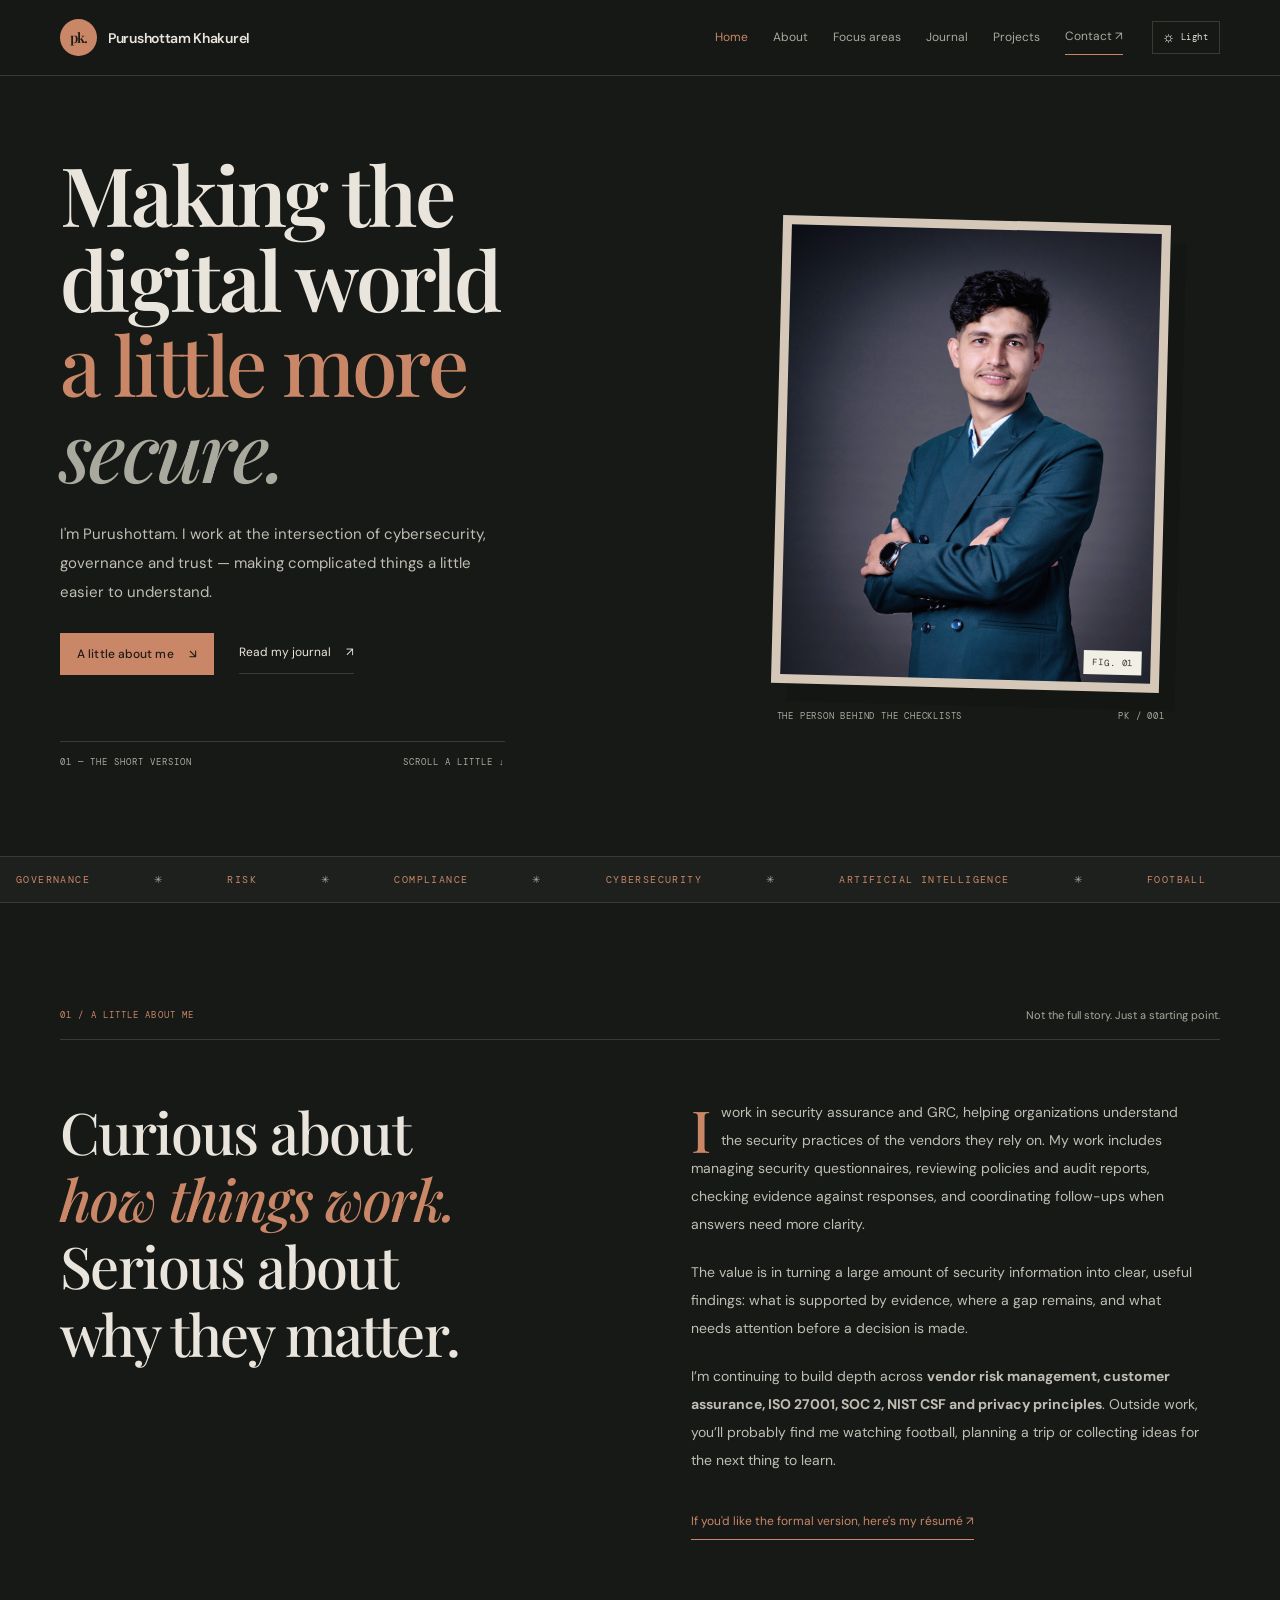
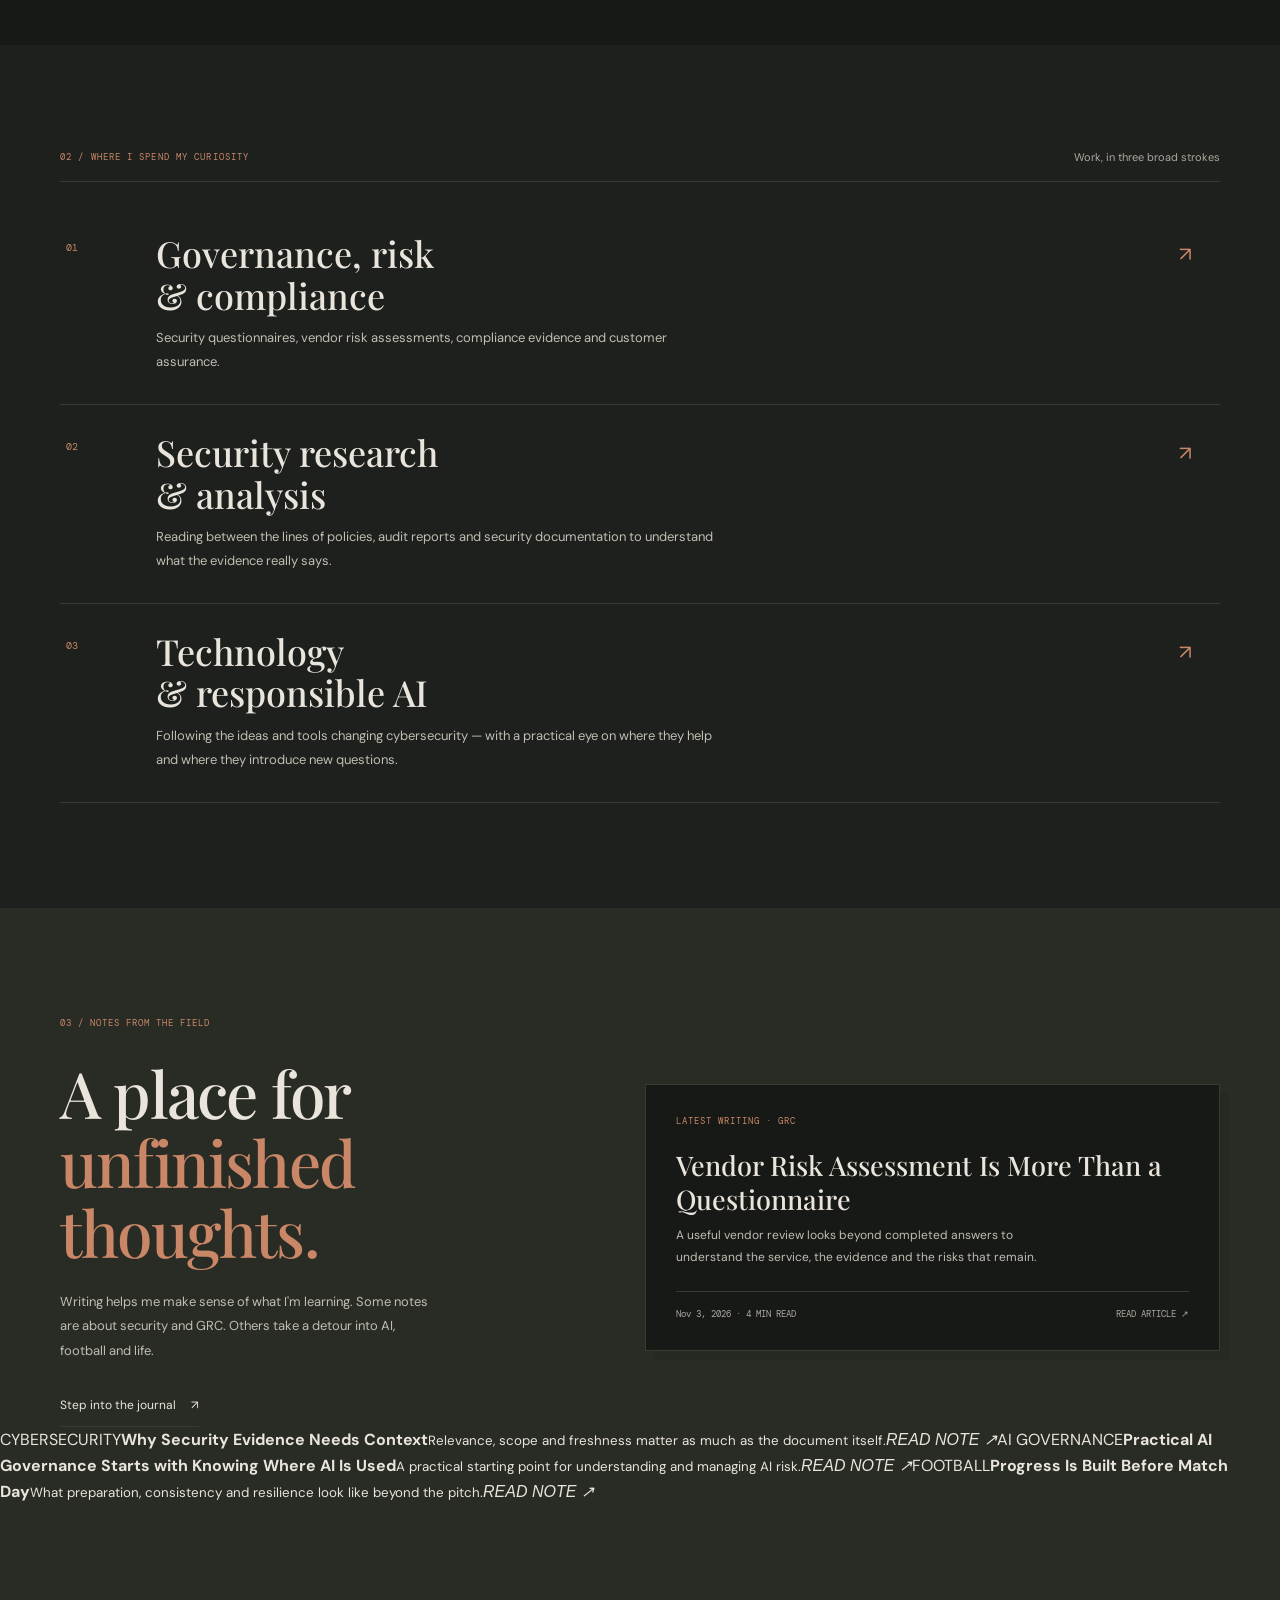
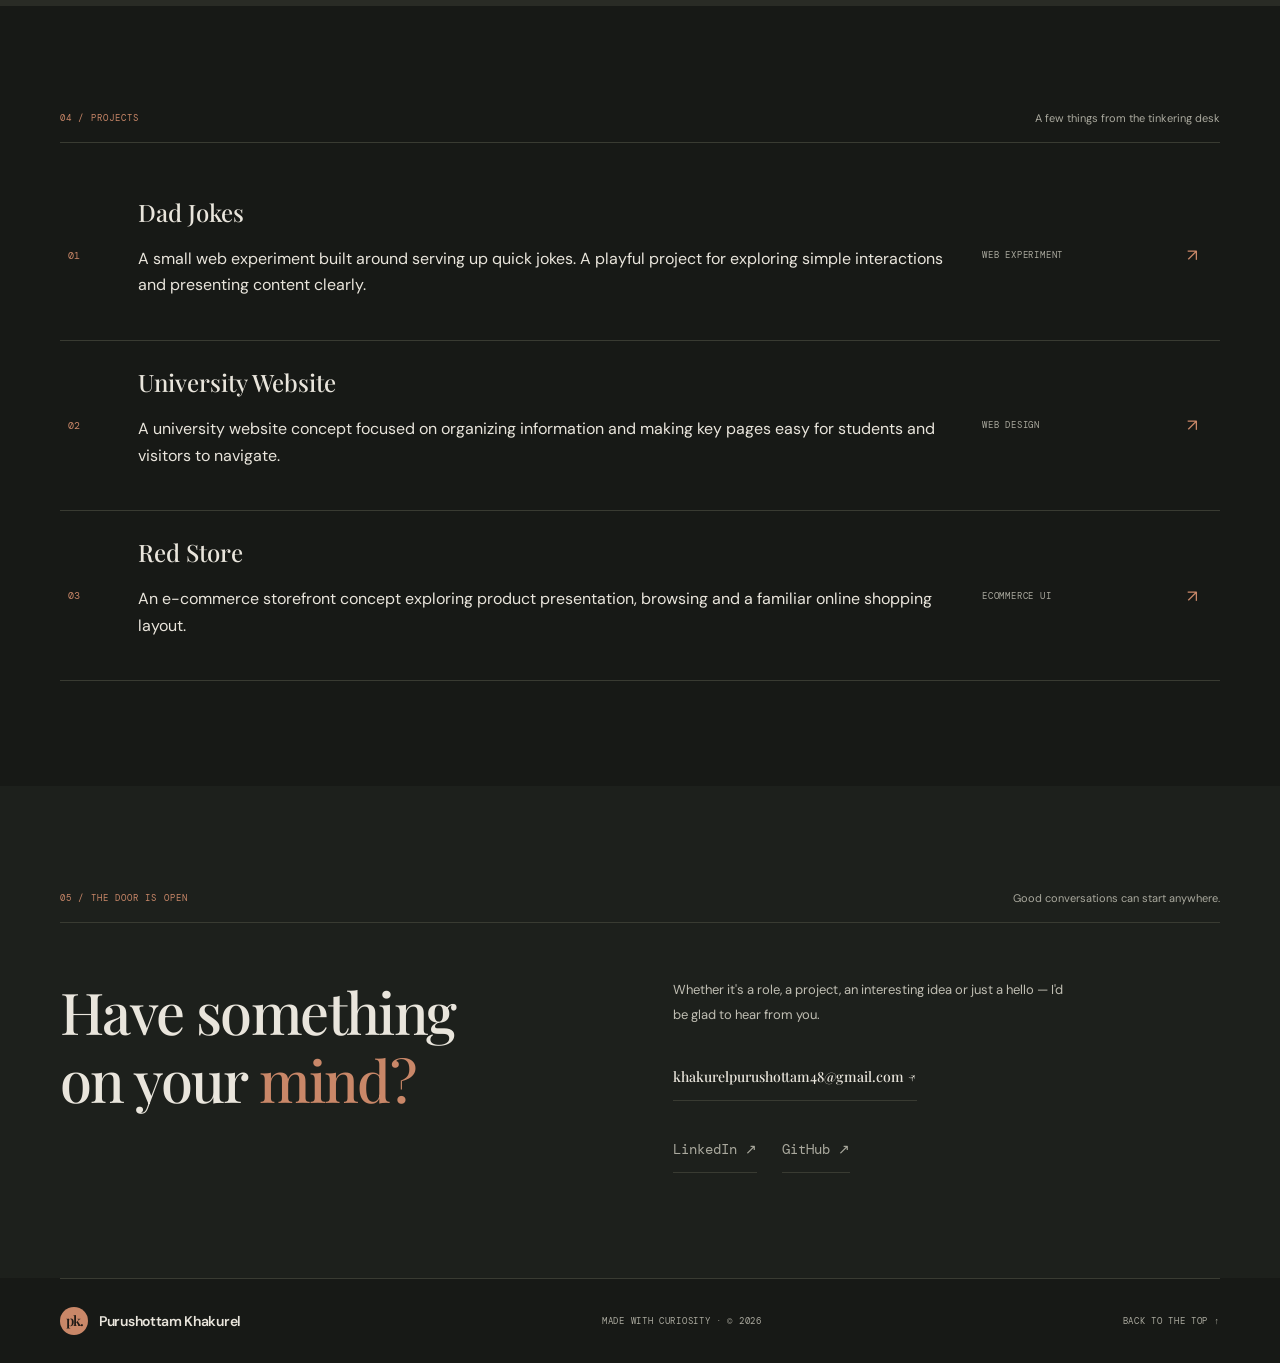
==== commit b45c78d3: "Strengthen portfolio content and discovery" ====
--- a/index.html
+++ b/index.html
@@ -9,7 +9,7 @@
 <link rel="stylesheet" href="css/styles.css?v=ticker-spacing-20261103">
 </head>
 <body>
-<header class="site-header"><a class="brand" href="/"><b class="brand-mark">pk.</b><span>Purushottam Khakurel</span></a><button class="menu-toggle" aria-label="Toggle navigation" aria-expanded="false"><span></span><span></span></button><nav class="main-nav"><a class="active" href="/">Home</a><a href="#about">A little about me</a><a href="#work">Experience</a><a href="#projects">Projects</a><a href="blog.html">Journal ↗</a><a class="nav-contact" href="#contact">Say hello ↗</a></nav></header>
+<header class="site-header"><a class="brand" href="/"><b class="brand-mark">pk.</b><span>Purushottam Khakurel</span></a><button class="menu-toggle" aria-label="Toggle navigation" aria-expanded="false"><span></span><span></span></button><nav class="main-nav" aria-label="Main navigation"><a class="active" href="/">Home</a><a href="#about">About</a><a href="#work">Focus areas</a><a href="#journal">Journal</a><a href="#projects">Projects</a><a class="nav-contact" href="#contact">Contact ↗</a></nav></header>
 <main>
 <section class="hero wrap">
   <div class="hero-copy">
@@ -25,14 +25,14 @@
   </div>
 </section>
 <div class="ticker" aria-label="Things I keep coming back to"><div class="ticker-track"><span>GOVERNANCE</span><span>RISK</span><span>COMPLIANCE</span><span>CYBERSECURITY</span><span>ARTIFICIAL INTELLIGENCE</span><span>FOOTBALL</span></div></div>
-<section class="section wrap" id="about"><div class="section-heading"><span>01 / A LITTLE ABOUT ME</span><small>Not the full story. Just a starting point.</small></div><div class="about-grid"><h2>Curious about<br><em>how things work.</em><br>Serious about<br>why they matter.</h2><div class="about-copy"><p class="dropcap">My day-to-day lives in the space between security teams and the people who need to trust them. I review policies, audit reports and security evidence, work through vendor risk assessments, and help turn complex requirements into clear answers.</p><p>I'm especially interested in how good governance, thoughtful security practices and emerging AI can make organizations more resilient. Outside that world, you'll probably find me watching football, planning a trip or collecting ideas for the next thing to learn.</p><a class="underlined-link" href="https://raw.githubusercontent.com/purushottamkhakurel/purushottam-live-portfolio/master/assets/Purushottam-Khakurel-cv.pdf" target="_blank" rel="noreferrer">If you'd like the formal version, here's my résumé ↗</a></div></div></section>
+<section class="section wrap" id="about"><div class="section-heading"><span>01 / A LITTLE ABOUT ME</span><small>Not the full story. Just a starting point.</small></div><div class="about-grid"><h2>Curious about<br><em>how things work.</em><br>Serious about<br>why they matter.</h2><div class="about-copy"><p class="dropcap">I work in security assurance and GRC, helping organizations understand the security practices of the vendors they rely on. My work includes managing security questionnaires, reviewing policies and audit reports, checking evidence against responses, and coordinating follow-ups when answers need more clarity.</p><p>The value is in turning a large amount of security information into clear, useful findings: what is supported by evidence, where a gap remains, and what needs attention before a decision is made.</p><p>I’m continuing to build depth across <strong>vendor risk management, customer assurance, ISO 27001, SOC 2, NIST CSF and privacy principles</strong>. Outside work, you’ll probably find me watching football, planning a trip or collecting ideas for the next thing to learn.</p><a class="underlined-link" href="https://raw.githubusercontent.com/purushottamkhakurel/purushottam-live-portfolio/master/assets/Purushottam-Khakurel-cv.pdf" target="_blank" rel="noreferrer">If you'd like the formal version, here's my résumé ↗</a></div></div></section>
 <section class="section section-muted" id="work"><div class="wrap"><div class="section-heading"><span>02 / WHERE I SPEND MY CURIOSITY</span><small>Work, in three broad strokes</small></div><div class="practice-list">
 <article><span class="practice-no">01</span><div><h3>Governance, risk<br>& compliance</h3><p>Security questionnaires, vendor risk assessments, compliance evidence and customer assurance.</p></div><span class="practice-mark">↗</span></article>
 <article><span class="practice-no">02</span><div><h3>Security research<br>& analysis</h3><p>Reading between the lines of policies, audit reports and security documentation to understand what the evidence really says.</p></div><span class="practice-mark">↗</span></article>
 <article><span class="practice-no">03</span><div><h3>Technology<br>& responsible AI</h3><p>Following the ideas and tools changing cybersecurity — with a practical eye on where they help and where they introduce new questions.</p></div><span class="practice-mark">↗</span></article>
 </div></div></section>
-<section class="writing-feature"><div class="wrap writing-grid"><div class="writing-intro"><span>03 / NOTES FROM THE FIELD</span><h2>A place for<br><em>unfinished thoughts.</em></h2><p>Writing helps me make sense of what I'm learning. Some notes are about security and GRC. Others take a detour into AI, football and life.</p><a class="text-link" href="blog.html">Step into the journal <span>↗</span></a></div><div class="feature-post" id="featured-post"><span>THE LATEST NOTE</span><p>Loading latest article…</p></div></div></section>
-<section class="section wrap" id="projects"><div class="section-heading"><span>04 / PROJECTS</span><small>A few things from the tinkering desk</small></div><div class="project-list"><a href="https://github.com/purushottamkhakurel/Dad-Jokes"><span>01</span><b>Dad Jokes</b><small>A SMALL WEB EXPERIMENT</small><i>↗</i></a><a href="https://github.com/purushottamkhakurel/University"><span>02</span><b>University Website</b><small>WEB DESIGN</small><i>↗</i></a><a href="https://github.com/purushottamkhakurel/Red-Store"><span>03</span><b>Red Store</b><small>ECOMMERCE UI</small><i>↗</i></a></div></section>
+<section class="writing-feature" id="journal"><div class="wrap writing-grid"><div class="writing-intro"><span>03 / NOTES FROM THE FIELD</span><h2>A place for<br><em>unfinished thoughts.</em></h2><p>Writing helps me make sense of what I'm learning. Some notes are about security and GRC. Others take a detour into AI, football and life.</p><a class="text-link" href="blog.html">Step into the journal <span>↗</span></a></div><div class="feature-post" id="featured-post"><span>THE LATEST NOTE</span><p>Loading latest article…</p></div></div><div class="journal-more"><a href="article.html?slug=why-security-evidence-needs-context"><span>CYBERSECURITY</span><b>Why Security Evidence Needs Context</b><small>Relevance, scope and freshness matter as much as the document itself.</small><i>READ NOTE ↗</i></a><a href="article.html?slug=practical-ai-governance-for-security-teams"><span>AI GOVERNANCE</span><b>Practical AI Governance Starts with Knowing Where AI Is Used</b><small>A practical starting point for understanding and managing AI risk.</small><i>READ NOTE ↗</i></a><a href="article.html?slug=football-lessons-in-consistency-and-resilience"><span>FOOTBALL</span><b>Progress Is Built Before Match Day</b><small>What preparation, consistency and resilience look like beyond the pitch.</small><i>READ NOTE ↗</i></a></div></div></section>
+<section class="section wrap" id="projects"><div class="section-heading"><span>04 / PROJECTS</span><small>A few things from the tinkering desk</small></div><div class="project-list"><a href="https://github.com/purushottamkhakurel/Dad-Jokes" target="_blank" rel="noreferrer"><span>01</span><div class="project-copy"><b>Dad Jokes</b><p>A small web experiment built around serving up quick jokes. A playful project for exploring simple interactions and presenting content clearly.</p></div><small>WEB EXPERIMENT</small><i>↗</i></a><a href="https://github.com/purushottamkhakurel/University" target="_blank" rel="noreferrer"><span>02</span><div class="project-copy"><b>University Website</b><p>A university website concept focused on organizing information and making key pages easy for students and visitors to navigate.</p></div><small>WEB DESIGN</small><i>↗</i></a><a href="https://github.com/purushottamkhakurel/Red-Store" target="_blank" rel="noreferrer"><span>03</span><div class="project-copy"><b>Red Store</b><p>An e-commerce storefront concept exploring product presentation, browsing and a familiar online shopping layout.</p></div><small>ECOMMERCE UI</small><i>↗</i></a></div></section>
 <section class="section contact-section" id="contact"><div class="wrap"><div class="section-heading"><span>05 / THE DOOR IS OPEN</span><small>Good conversations can start anywhere.</small></div><div class="contact-grid"><h2>Have something<br>on your <em>mind?</em></h2><div><p>Whether it's a role, a project, an interesting idea or just a hello — I'd be glad to hear from you.</p><a class="contact-email" href="mailto:khakurelpurushottam48@gmail.com">khakurelpurushottam48@gmail.com ↗</a><div class="social-links"><a href="https://www.linkedin.com/in/purushottamkhakurel/">LinkedIn ↗</a><a href="https://github.com/purushottamkhakurel">GitHub ↗</a></div></div></div></div></section>
 </main>
 <footer class="site-footer wrap"><a class="brand" href="/"><b class="brand-mark">pk.</b><span>Purushottam Khakurel</span></a><span>MADE WITH CURIOSITY · © <span id="year"></span></span><a href="#top">BACK TO THE TOP ↑</a></footer>
--- a/css/styles.css
+++ b/css/styles.css
@@ -321,3 +321,12 @@
  .site-footer{gap:15px}.site-footer>span{order:3;width:100%}
 }
 @media(prefers-reduced-motion:reduce){.portrait-wrap,.portrait-note{animation:none!important}}
+
+
+/* Single-pass ticker: no duplicated labels, evenly spaced topics */
+.ticker{overflow:hidden;display:flex;align-items:center;}
+.ticker-track{display:flex;width:max-content;flex:0 0 auto;align-items:center;gap:clamp(28px,5vw,64px);padding:16px 0;animation:ticker-single-pass 36s linear infinite!important;}
+.ticker-track span{display:block;flex:0 0 auto;padding:0;color:var(--accent);font:10px var(--mono);letter-spacing:1.4px;white-space:nowrap;}
+.ticker-track span:not(:last-child)::after{content:"✳";color:var(--text);opacity:.72;margin-left:clamp(28px,5vw,64px);}
+@keyframes ticker-single-pass{from{transform:translateX(100vw)}to{transform:translateX(-100%)}}
+@media(prefers-reduced-motion:reduce){.ticker-track{animation:none!important;justify-content:center;flex-wrap:wrap;width:100%;gap:12px 28px;padding:16px 20px;}}
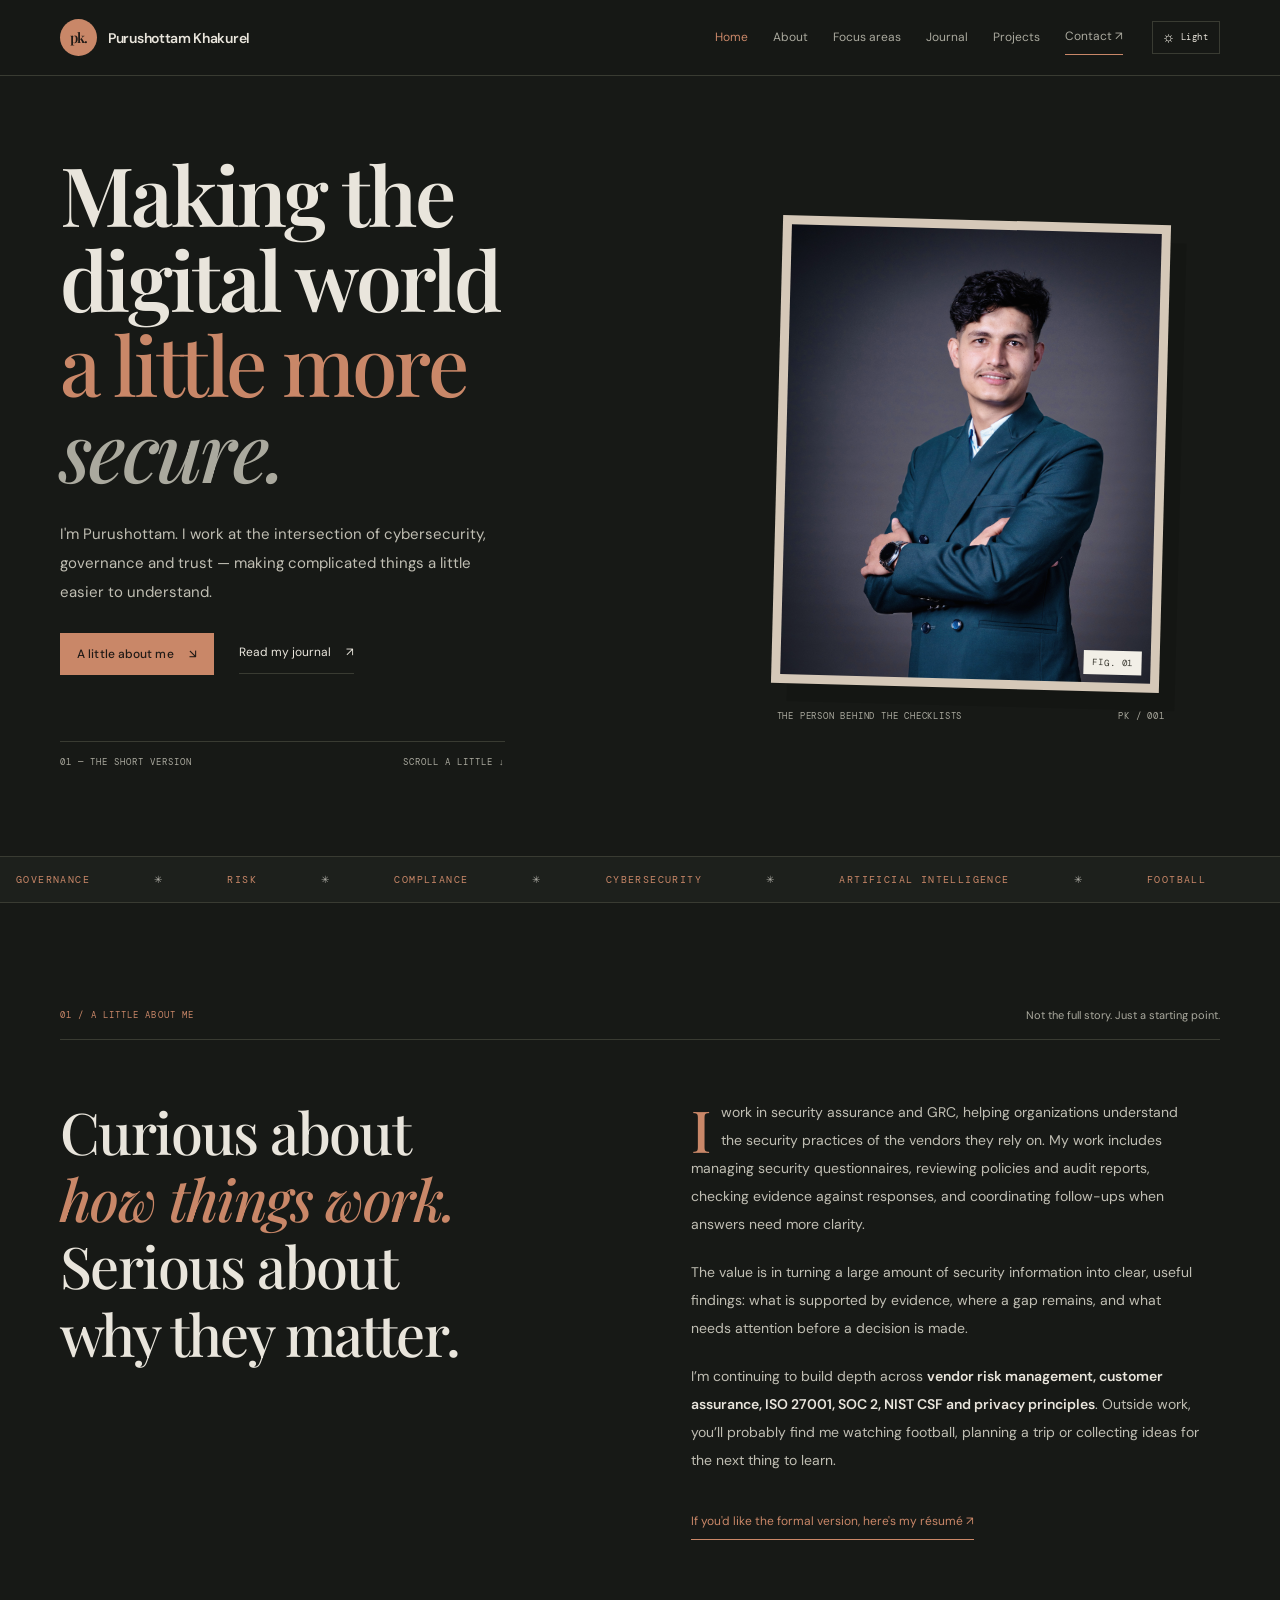
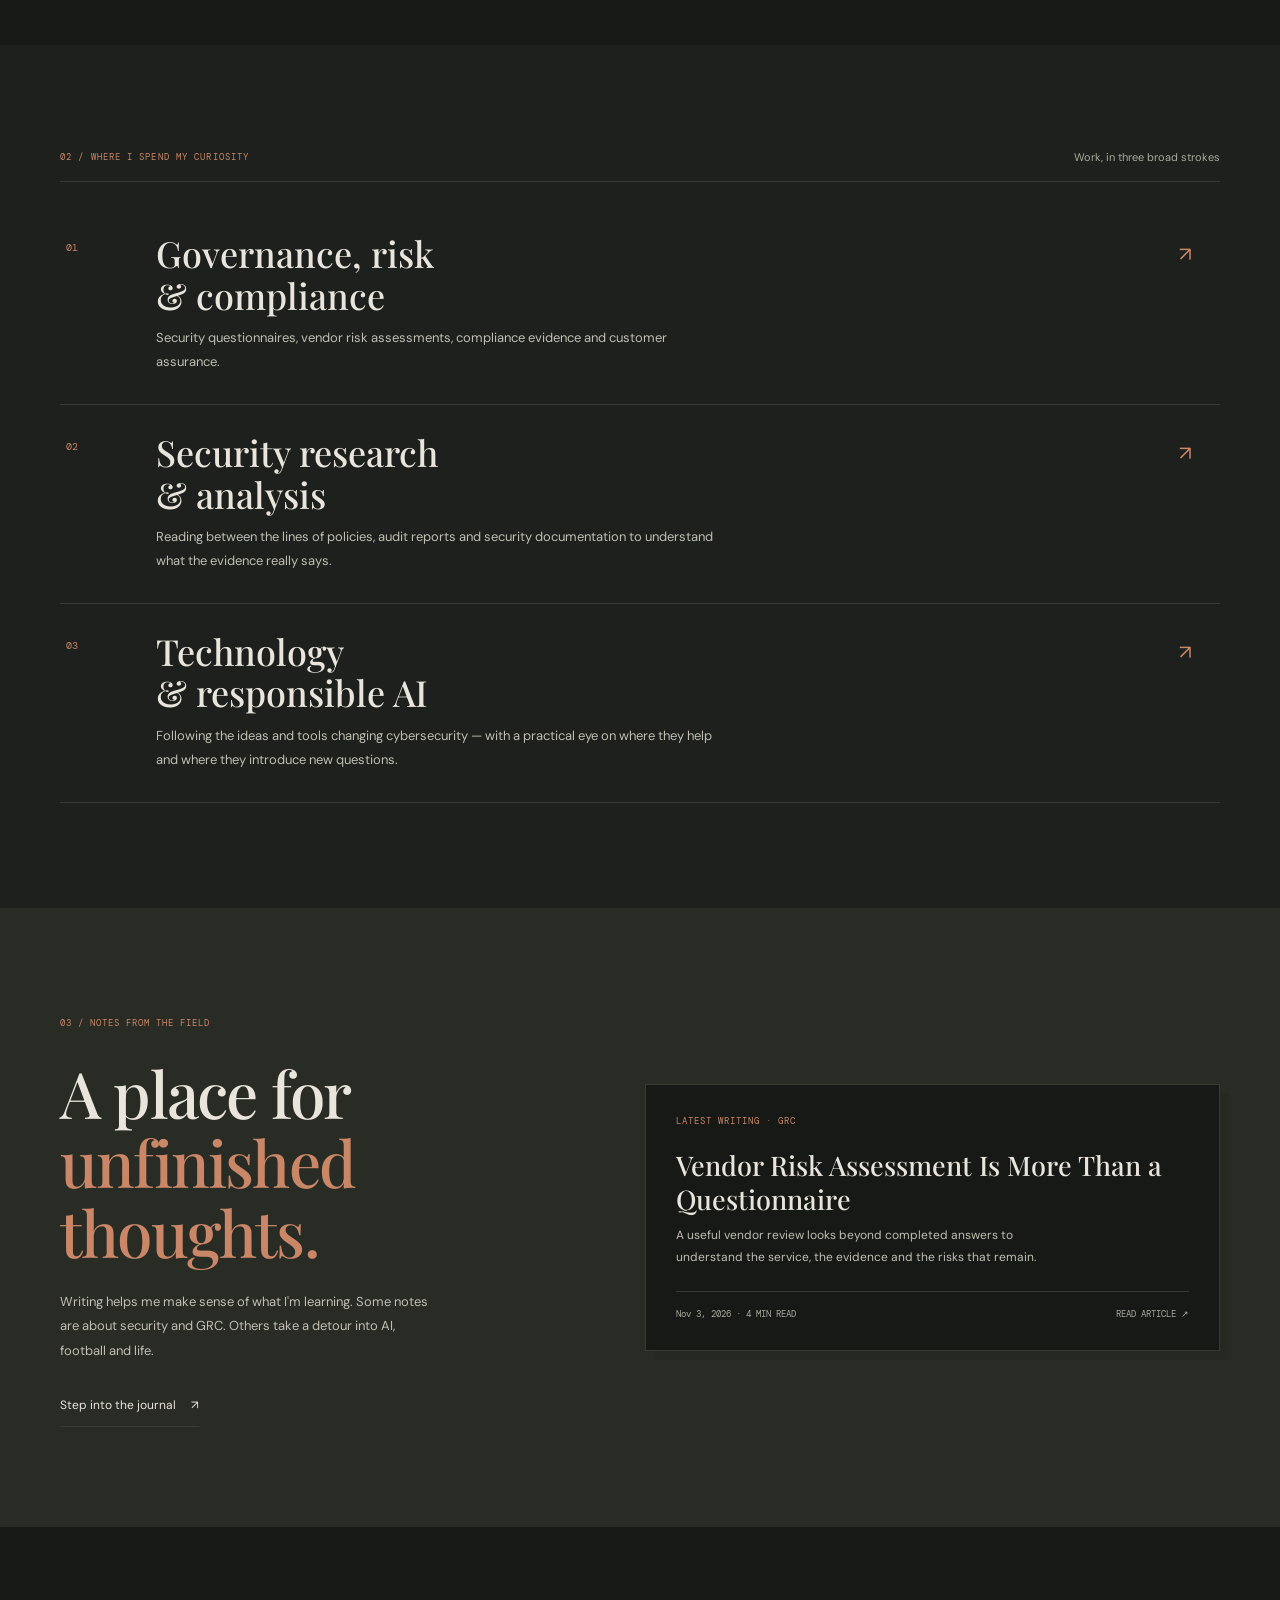
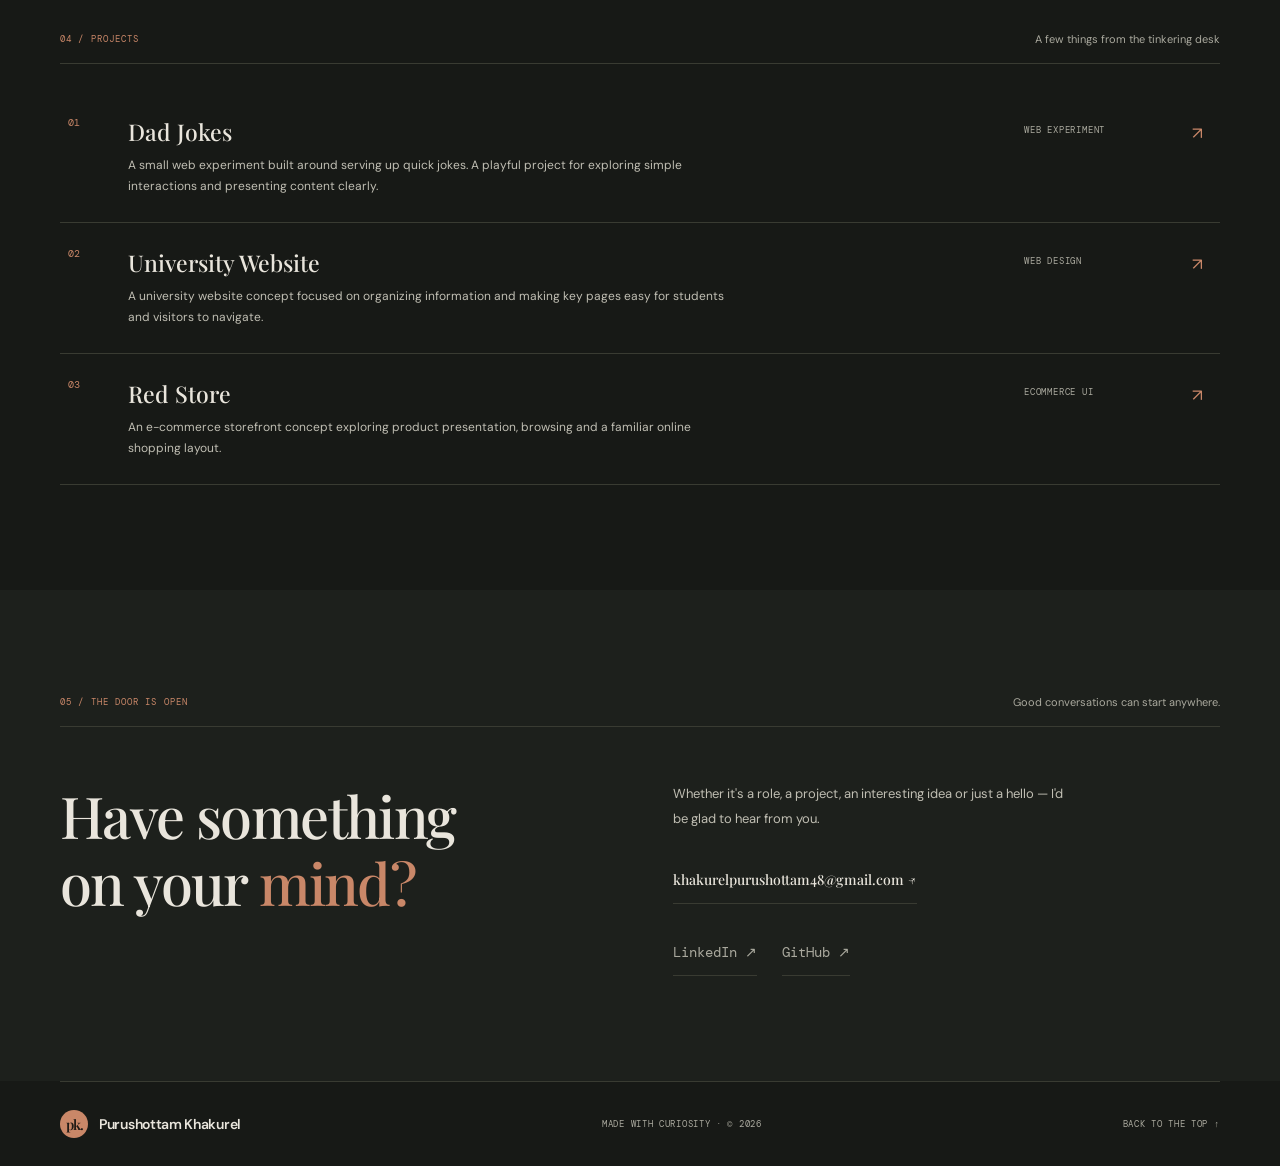
==== commit 8a24da74: "Simplify homepage journal to one featured article card" ====
--- a/index.html
+++ b/index.html
@@ -6,7 +6,7 @@
 <meta name="theme-color" content="#171916"><title>Purushottam Khakurel — Security, Ideas & Everything Between</title>
 <link rel="preconnect" href="https://fonts.googleapis.com"><link rel="preconnect" href="https://fonts.gstatic.com" crossorigin>
 <link href="https://fonts.googleapis.com/css2?family=DM+Mono:wght@400;500&family=DM+Sans:wght@400;500;600;700&family=Manrope:wght@400;500;600;700;800&family=Playfair+Display:ital,wght@0,500;0,600;0,700;1,500;1,600&display=swap" rel="stylesheet">
-<link rel="stylesheet" href="css/styles.css?v=ticker-spacing-20261103">
+<link rel="stylesheet" href="css/styles.css?v=journal-clean-20261103">
 </head>
 <body>
 <header class="site-header"><a class="brand" href="/"><b class="brand-mark">pk.</b><span>Purushottam Khakurel</span></a><button class="menu-toggle" aria-label="Toggle navigation" aria-expanded="false"><span></span><span></span></button><nav class="main-nav" aria-label="Main navigation"><a class="active" href="/">Home</a><a href="#about">About</a><a href="#work">Focus areas</a><a href="#journal">Journal</a><a href="#projects">Projects</a><a class="nav-contact" href="#contact">Contact ↗</a></nav></header>
@@ -31,7 +31,7 @@
 <article><span class="practice-no">02</span><div><h3>Security research<br>& analysis</h3><p>Reading between the lines of policies, audit reports and security documentation to understand what the evidence really says.</p></div><span class="practice-mark">↗</span></article>
 <article><span class="practice-no">03</span><div><h3>Technology<br>& responsible AI</h3><p>Following the ideas and tools changing cybersecurity — with a practical eye on where they help and where they introduce new questions.</p></div><span class="practice-mark">↗</span></article>
 </div></div></section>
-<section class="writing-feature" id="journal"><div class="wrap writing-grid"><div class="writing-intro"><span>03 / NOTES FROM THE FIELD</span><h2>A place for<br><em>unfinished thoughts.</em></h2><p>Writing helps me make sense of what I'm learning. Some notes are about security and GRC. Others take a detour into AI, football and life.</p><a class="text-link" href="blog.html">Step into the journal <span>↗</span></a></div><div class="feature-post" id="featured-post"><span>THE LATEST NOTE</span><p>Loading latest article…</p></div></div><div class="journal-more"><a href="article.html?slug=why-security-evidence-needs-context"><span>CYBERSECURITY</span><b>Why Security Evidence Needs Context</b><small>Relevance, scope and freshness matter as much as the document itself.</small><i>READ NOTE ↗</i></a><a href="article.html?slug=practical-ai-governance-for-security-teams"><span>AI GOVERNANCE</span><b>Practical AI Governance Starts with Knowing Where AI Is Used</b><small>A practical starting point for understanding and managing AI risk.</small><i>READ NOTE ↗</i></a><a href="article.html?slug=football-lessons-in-consistency-and-resilience"><span>FOOTBALL</span><b>Progress Is Built Before Match Day</b><small>What preparation, consistency and resilience look like beyond the pitch.</small><i>READ NOTE ↗</i></a></div></div></section>
+<section class="writing-feature" id="journal"><div class="wrap writing-grid"><div class="writing-intro"><span>03 / NOTES FROM THE FIELD</span><h2>A place for<br><em>unfinished thoughts.</em></h2><p>Writing helps me make sense of what I'm learning. Some notes are about security and GRC. Others take a detour into AI, football and life.</p><a class="text-link" href="blog.html">Step into the journal <span>↗</span></a></div><div class="feature-post" id="featured-post"><span>THE LATEST NOTE</span><p>Loading latest article…</p></div></div></div></div></section>
 <section class="section wrap" id="projects"><div class="section-heading"><span>04 / PROJECTS</span><small>A few things from the tinkering desk</small></div><div class="project-list"><a href="https://github.com/purushottamkhakurel/Dad-Jokes" target="_blank" rel="noreferrer"><span>01</span><div class="project-copy"><b>Dad Jokes</b><p>A small web experiment built around serving up quick jokes. A playful project for exploring simple interactions and presenting content clearly.</p></div><small>WEB EXPERIMENT</small><i>↗</i></a><a href="https://github.com/purushottamkhakurel/University" target="_blank" rel="noreferrer"><span>02</span><div class="project-copy"><b>University Website</b><p>A university website concept focused on organizing information and making key pages easy for students and visitors to navigate.</p></div><small>WEB DESIGN</small><i>↗</i></a><a href="https://github.com/purushottamkhakurel/Red-Store" target="_blank" rel="noreferrer"><span>03</span><div class="project-copy"><b>Red Store</b><p>An e-commerce storefront concept exploring product presentation, browsing and a familiar online shopping layout.</p></div><small>ECOMMERCE UI</small><i>↗</i></a></div></section>
 <section class="section contact-section" id="contact"><div class="wrap"><div class="section-heading"><span>05 / THE DOOR IS OPEN</span><small>Good conversations can start anywhere.</small></div><div class="contact-grid"><h2>Have something<br>on your <em>mind?</em></h2><div><p>Whether it's a role, a project, an interesting idea or just a hello — I'd be glad to hear from you.</p><a class="contact-email" href="mailto:khakurelpurushottam48@gmail.com">khakurelpurushottam48@gmail.com ↗</a><div class="social-links"><a href="https://www.linkedin.com/in/purushottamkhakurel/">LinkedIn ↗</a><a href="https://github.com/purushottamkhakurel">GitHub ↗</a></div></div></div></div></section>
 </main>
--- a/css/styles.css
+++ b/css/styles.css
@@ -330,3 +330,28 @@
 .ticker-track span:not(:last-child)::after{content:"✳";color:var(--text);opacity:.72;margin-left:clamp(28px,5vw,64px);}
 @keyframes ticker-single-pass{from{transform:translateX(100vw)}to{transform:translateX(-100%)}}
 @media(prefers-reduced-motion:reduce){.ticker-track{animation:none!important;justify-content:center;flex-wrap:wrap;width:100%;gap:12px 28px;padding:16px 20px;}}
+
+
+/* Clearer project descriptions and journal discovery */
+.project-list a{grid-template-columns:42px minmax(0,1fr) 150px 20px;align-items:start;gap:18px;padding:24px 8px;}
+.project-copy{display:flex;flex-direction:column;gap:8px;}
+.project-copy b{font:500 23px var(--display);}
+.project-copy p{max-width:610px;margin:0;color:var(--copy,#c0beb3);font-size:12px;line-height:1.8;}
+.project-list small{padding-top:8px;}
+.project-list i{padding-top:3px;}
+.journal-more{display:grid;grid-template-columns:repeat(3,minmax(0,1fr));gap:14px;margin-top:24px;}
+.journal-more a{display:flex;flex-direction:column;gap:12px;padding:20px;border:1px solid var(--line);background:var(--bg);min-height:190px;transition:transform .25s ease,border-color .25s ease;}
+.journal-more a:hover{transform:translateY(-4px);border-color:var(--accent);}
+.journal-more span,.journal-more i{font:9px var(--mono);letter-spacing:.8px;color:var(--accent);font-style:normal;}
+.journal-more b{font:500 20px/1.25 var(--display);}
+.journal-more small{font-size:11px;line-height:1.7;color:var(--copy,#c0beb3);}
+.journal-more i{margin-top:auto;}
+.about-copy strong{color:var(--text);font-weight:600;}
+@media(max-width:680px){
+ .project-list a{grid-template-columns:25px minmax(0,1fr) 18px;gap:10px;padding:20px 3px;}
+ .project-copy b{font-size:20px;}
+ .project-copy p{font-size:11px;}
+ .project-list small{display:none;}
+ .journal-more{grid-template-columns:1fr;gap:10px;margin-top:18px;}
+ .journal-more a{min-height:0;padding:18px;}
+}
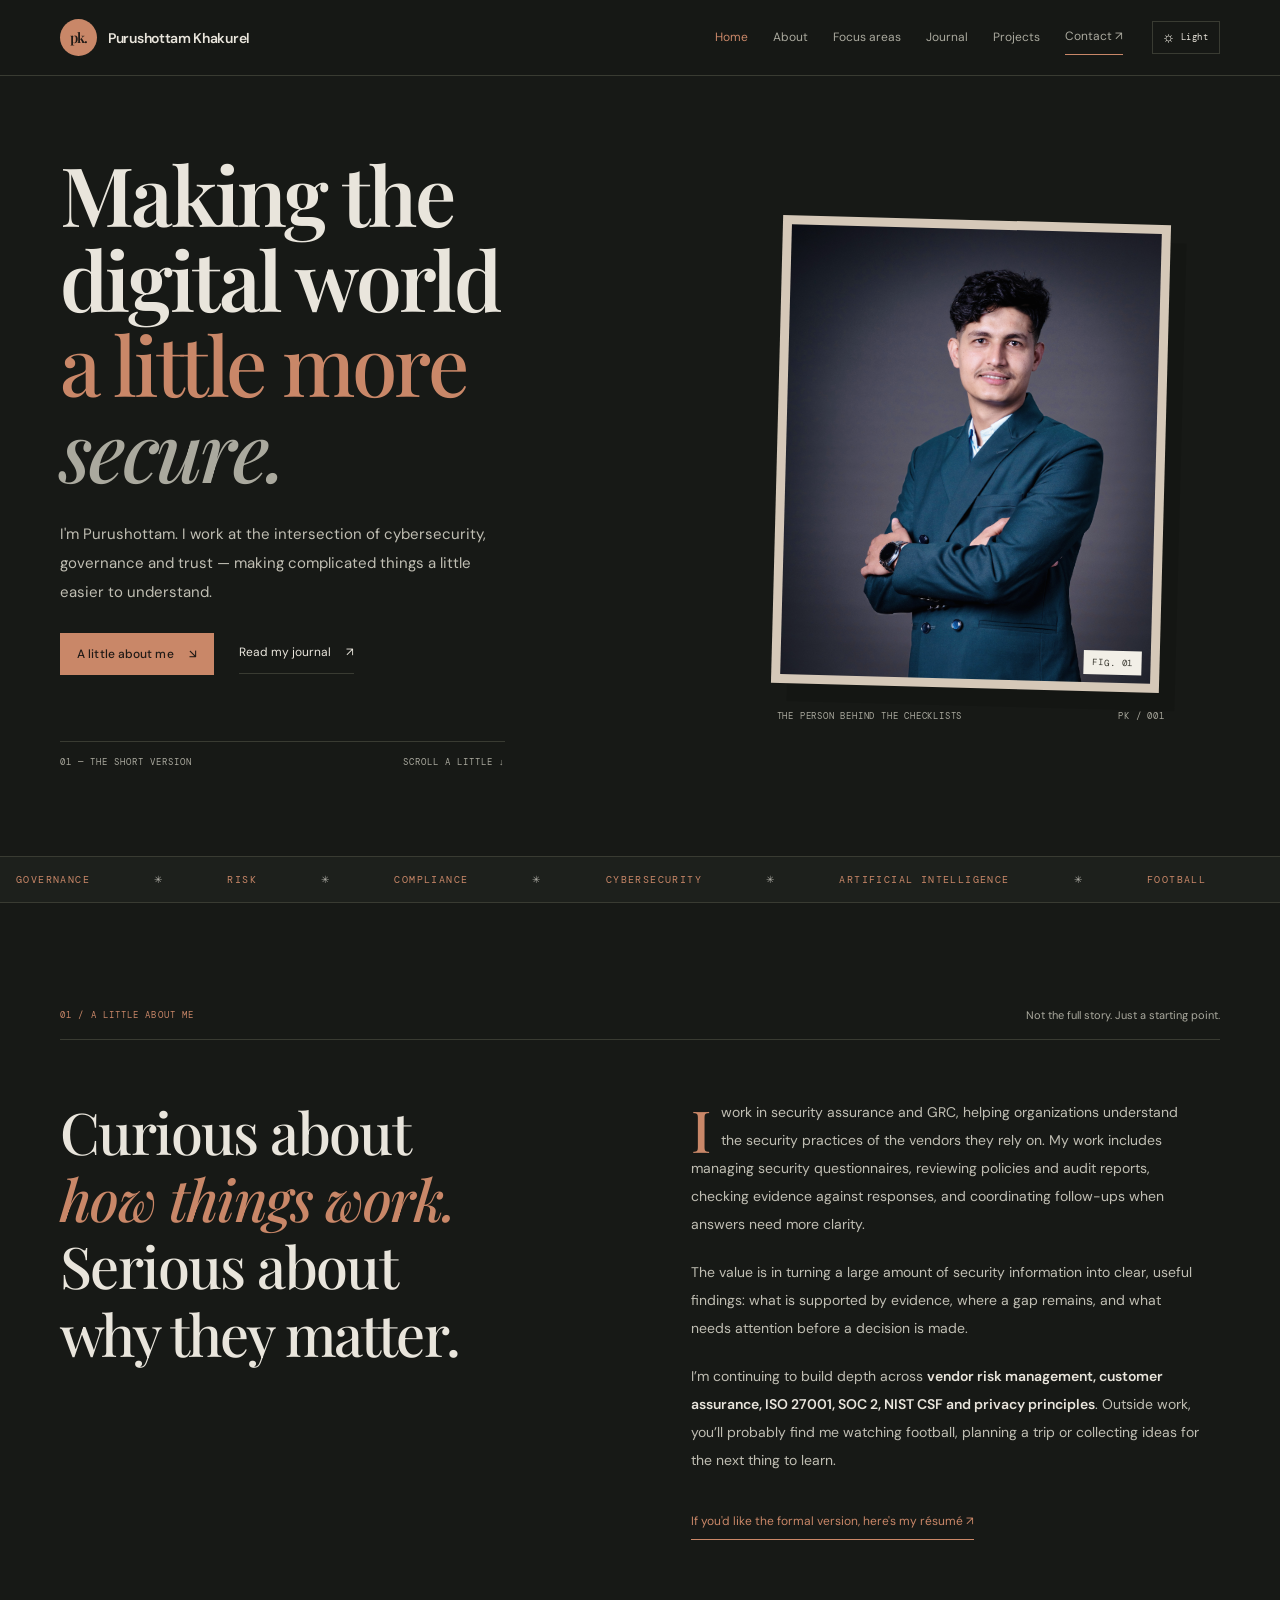
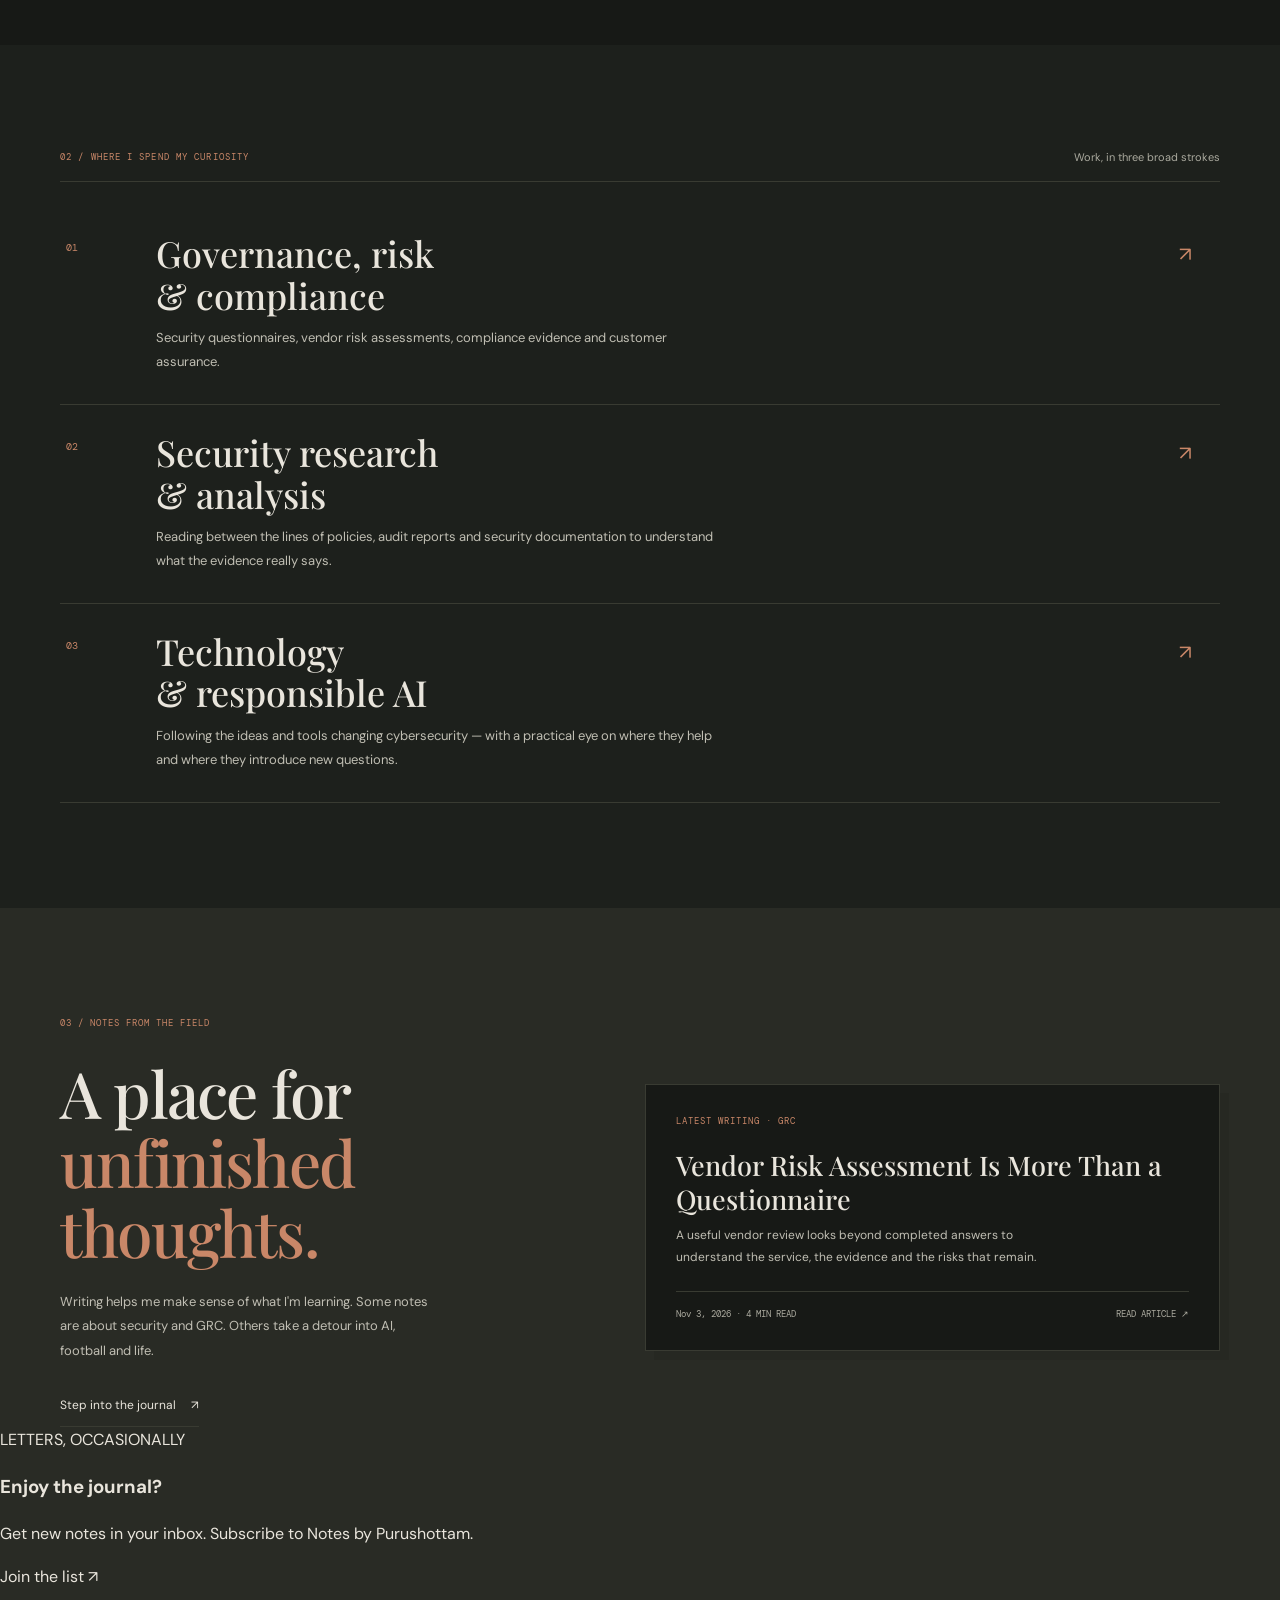
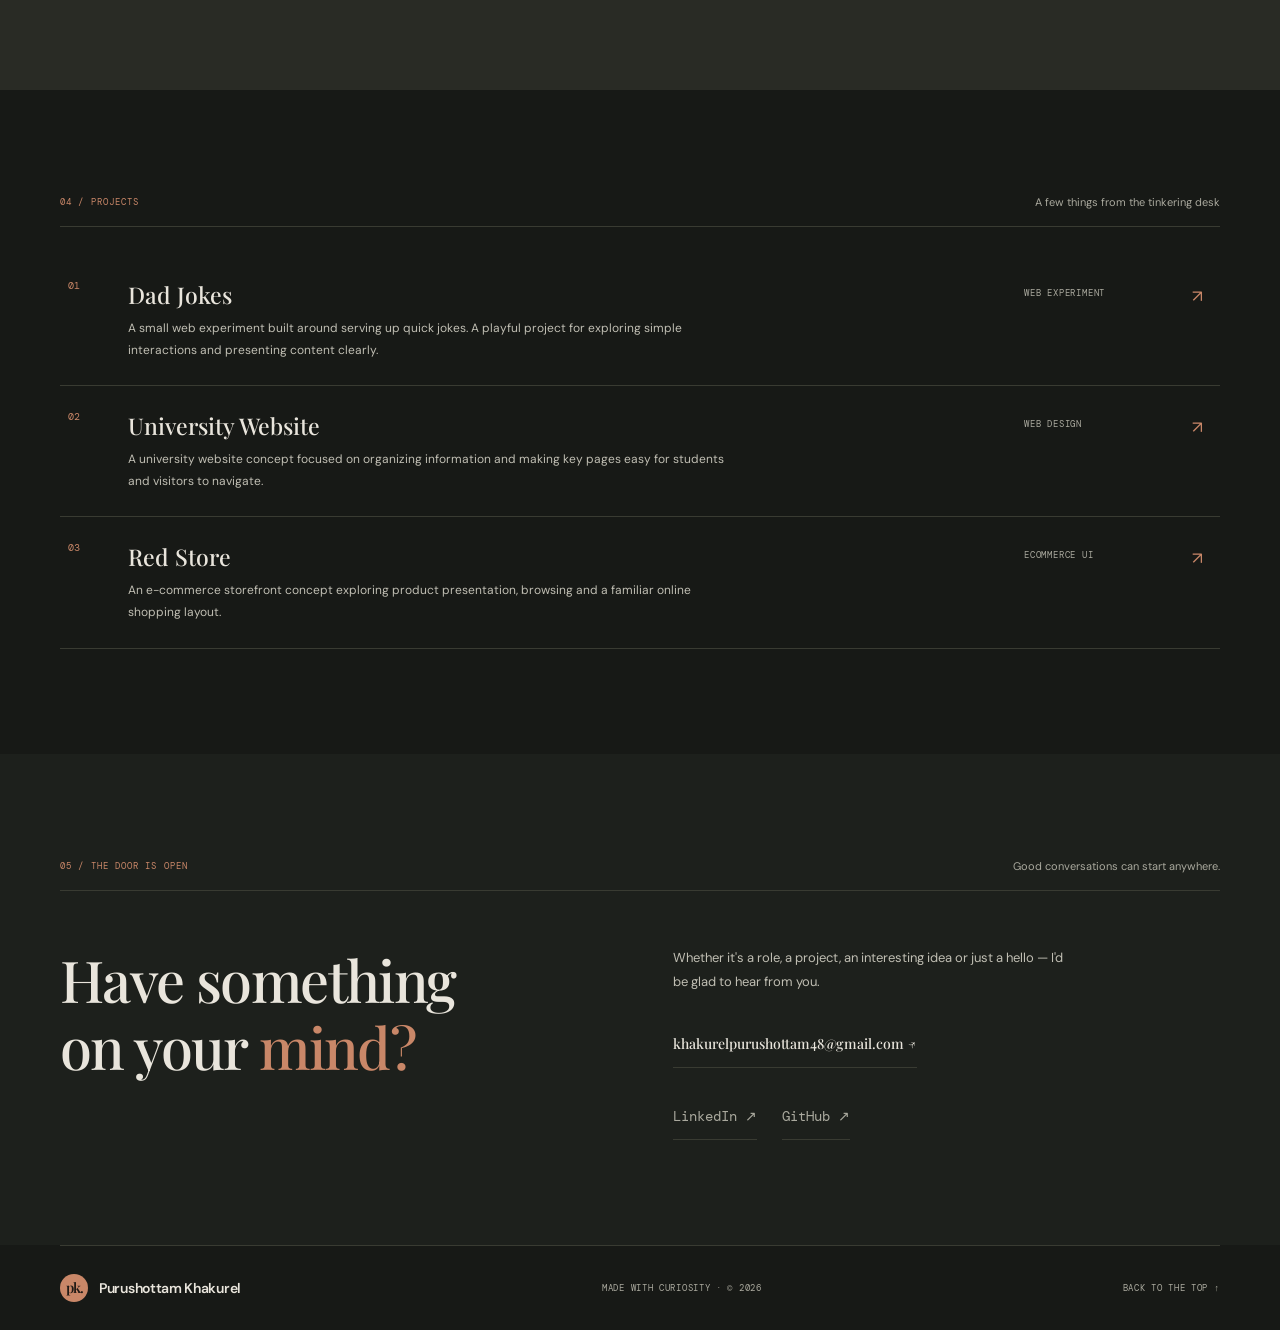
==== commit e43a7728: "Add newsletter signup link to homepage journal section" ====
--- a/index.html
+++ b/index.html
@@ -31,7 +31,7 @@
 <article><span class="practice-no">02</span><div><h3>Security research<br>& analysis</h3><p>Reading between the lines of policies, audit reports and security documentation to understand what the evidence really says.</p></div><span class="practice-mark">↗</span></article>
 <article><span class="practice-no">03</span><div><h3>Technology<br>& responsible AI</h3><p>Following the ideas and tools changing cybersecurity — with a practical eye on where they help and where they introduce new questions.</p></div><span class="practice-mark">↗</span></article>
 </div></div></section>
-<section class="writing-feature" id="journal"><div class="wrap writing-grid"><div class="writing-intro"><span>03 / NOTES FROM THE FIELD</span><h2>A place for<br><em>unfinished thoughts.</em></h2><p>Writing helps me make sense of what I'm learning. Some notes are about security and GRC. Others take a detour into AI, football and life.</p><a class="text-link" href="blog.html">Step into the journal <span>↗</span></a></div><div class="feature-post" id="featured-post"><span>THE LATEST NOTE</span><p>Loading latest article…</p></div></div></div></div></section>
+<section class="writing-feature" id="journal"><div class="wrap writing-grid"><div class="writing-intro"><span>03 / NOTES FROM THE FIELD</span><h2>A place for<br><em>unfinished thoughts.</em></h2><p>Writing helps me make sense of what I'm learning. Some notes are about security and GRC. Others take a detour into AI, football and life.</p><a class="text-link" href="blog.html">Step into the journal <span>↗</span></a></div><div class="feature-post" id="featured-post"><span>THE LATEST NOTE</span><p>Loading latest article…</p></div></div></div></div><div class="newsletter-home"><div><span>LETTERS, OCCASIONALLY</span><h3>Enjoy the journal?</h3><p>Get new notes in your inbox. Subscribe to Notes by Purushottam.</p></div><a href="https://buttondown.com/purushottam" target="_blank" rel="noopener noreferrer">Join the list ↗</a></div></section>
 <section class="section wrap" id="projects"><div class="section-heading"><span>04 / PROJECTS</span><small>A few things from the tinkering desk</small></div><div class="project-list"><a href="https://github.com/purushottamkhakurel/Dad-Jokes" target="_blank" rel="noreferrer"><span>01</span><div class="project-copy"><b>Dad Jokes</b><p>A small web experiment built around serving up quick jokes. A playful project for exploring simple interactions and presenting content clearly.</p></div><small>WEB EXPERIMENT</small><i>↗</i></a><a href="https://github.com/purushottamkhakurel/University" target="_blank" rel="noreferrer"><span>02</span><div class="project-copy"><b>University Website</b><p>A university website concept focused on organizing information and making key pages easy for students and visitors to navigate.</p></div><small>WEB DESIGN</small><i>↗</i></a><a href="https://github.com/purushottamkhakurel/Red-Store" target="_blank" rel="noreferrer"><span>03</span><div class="project-copy"><b>Red Store</b><p>An e-commerce storefront concept exploring product presentation, browsing and a familiar online shopping layout.</p></div><small>ECOMMERCE UI</small><i>↗</i></a></div></section>
 <section class="section contact-section" id="contact"><div class="wrap"><div class="section-heading"><span>05 / THE DOOR IS OPEN</span><small>Good conversations can start anywhere.</small></div><div class="contact-grid"><h2>Have something<br>on your <em>mind?</em></h2><div><p>Whether it's a role, a project, an interesting idea or just a hello — I'd be glad to hear from you.</p><a class="contact-email" href="mailto:khakurelpurushottam48@gmail.com">khakurelpurushottam48@gmail.com ↗</a><div class="social-links"><a href="https://www.linkedin.com/in/purushottamkhakurel/">LinkedIn ↗</a><a href="https://github.com/purushottamkhakurel">GitHub ↗</a></div></div></div></div></section>
 </main>
--- a/css/styles.css
+++ b/css/styles.css
@@ -339,19 +339,10 @@
 .project-copy p{max-width:610px;margin:0;color:var(--copy,#c0beb3);font-size:12px;line-height:1.8;}
 .project-list small{padding-top:8px;}
 .project-list i{padding-top:3px;}
-.journal-more{display:grid;grid-template-columns:repeat(3,minmax(0,1fr));gap:14px;margin-top:24px;}
-.journal-more a{display:flex;flex-direction:column;gap:12px;padding:20px;border:1px solid var(--line);background:var(--bg);min-height:190px;transition:transform .25s ease,border-color .25s ease;}
-.journal-more a:hover{transform:translateY(-4px);border-color:var(--accent);}
-.journal-more span,.journal-more i{font:9px var(--mono);letter-spacing:.8px;color:var(--accent);font-style:normal;}
-.journal-more b{font:500 20px/1.25 var(--display);}
-.journal-more small{font-size:11px;line-height:1.7;color:var(--copy,#c0beb3);}
-.journal-more i{margin-top:auto;}
 .about-copy strong{color:var(--text);font-weight:600;}
 @media(max-width:680px){
  .project-list a{grid-template-columns:25px minmax(0,1fr) 18px;gap:10px;padding:20px 3px;}
  .project-copy b{font-size:20px;}
  .project-copy p{font-size:11px;}
  .project-list small{display:none;}
- .journal-more{grid-template-columns:1fr;gap:10px;margin-top:18px;}
- .journal-more a{min-height:0;padding:18px;}
-}
+}
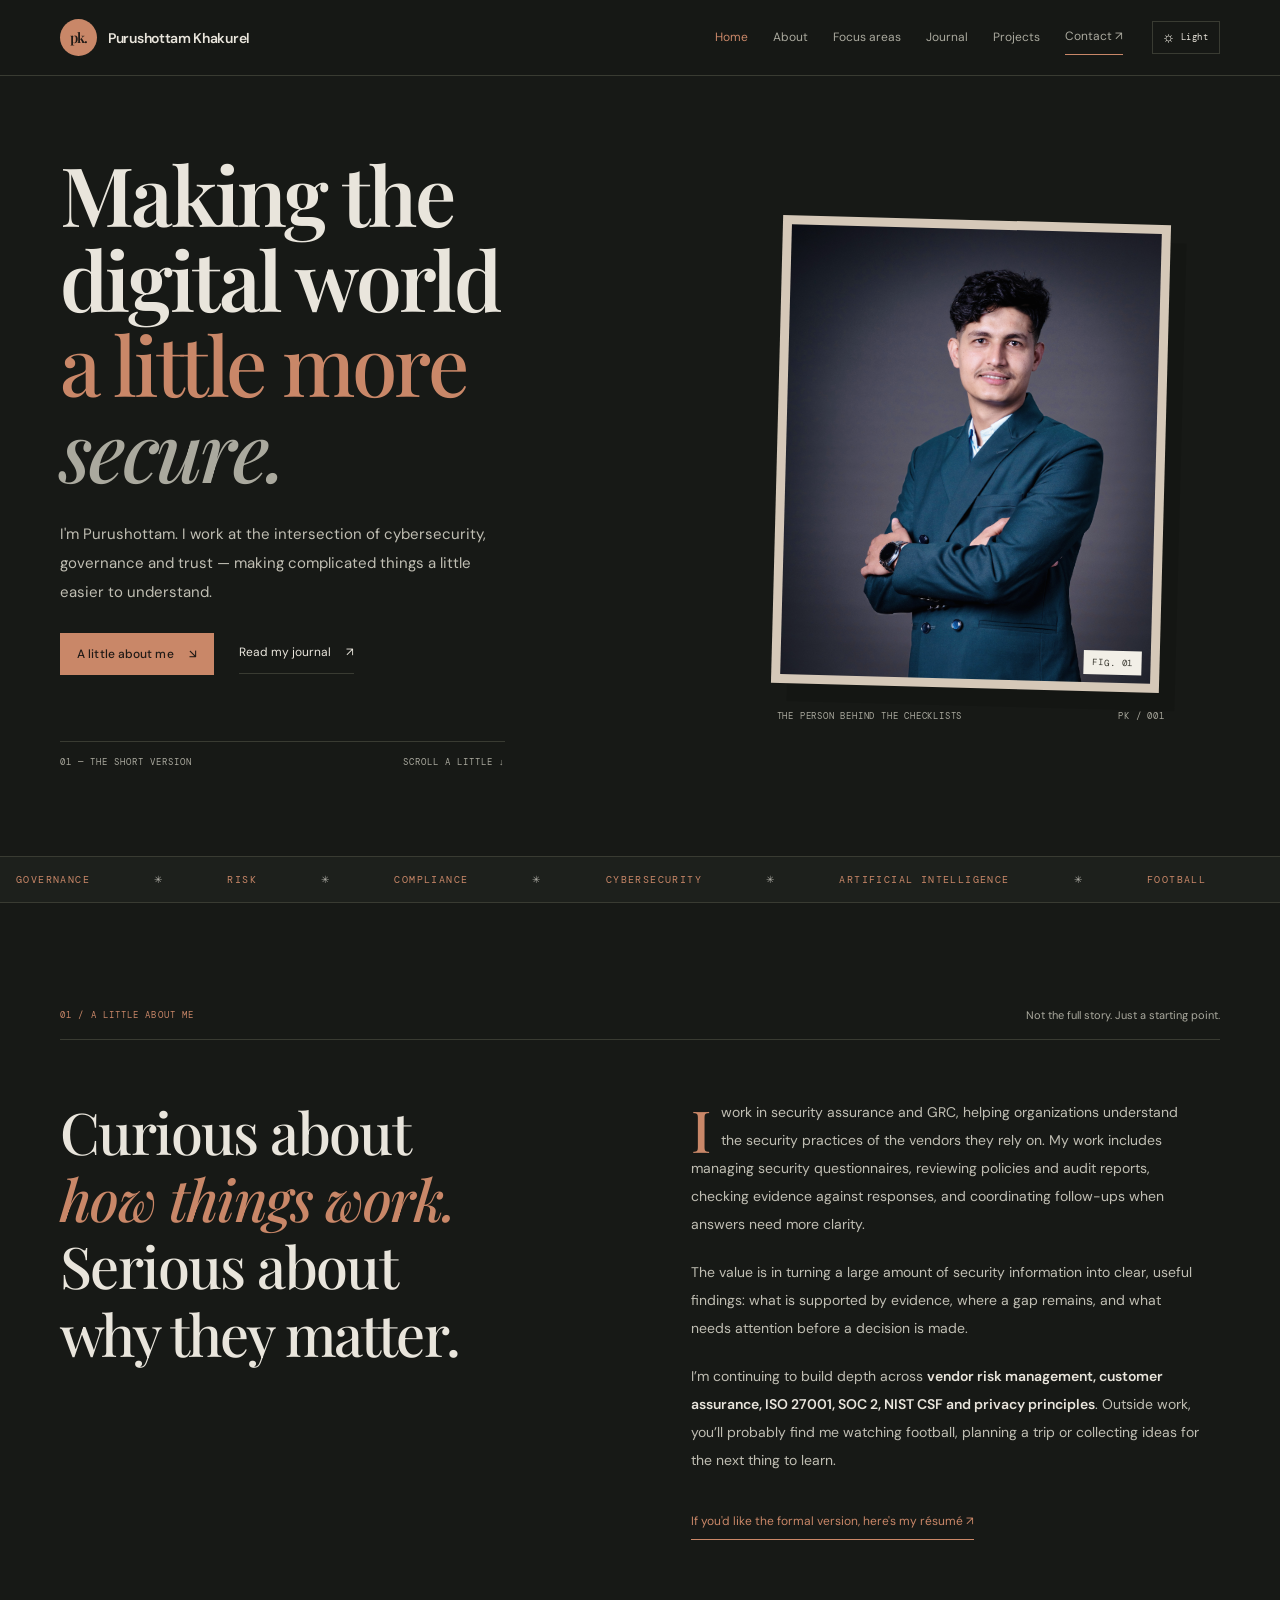
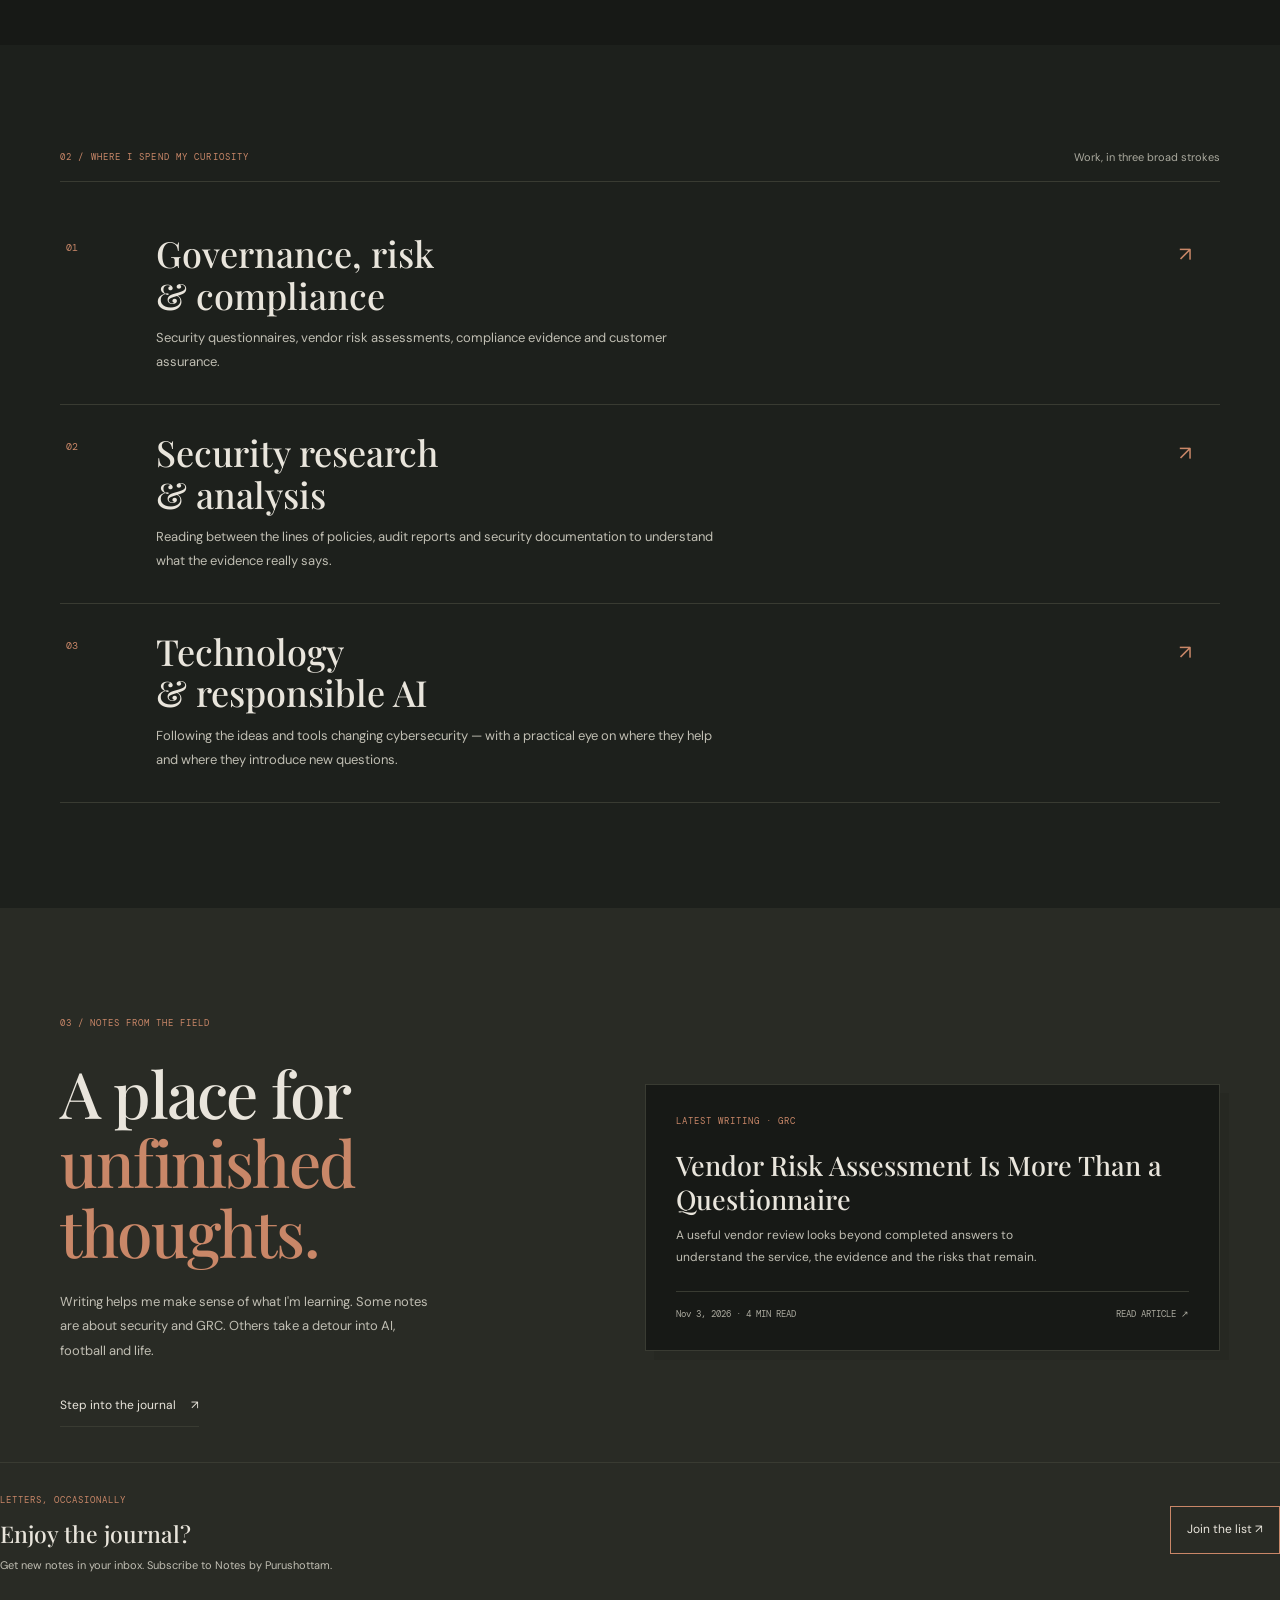
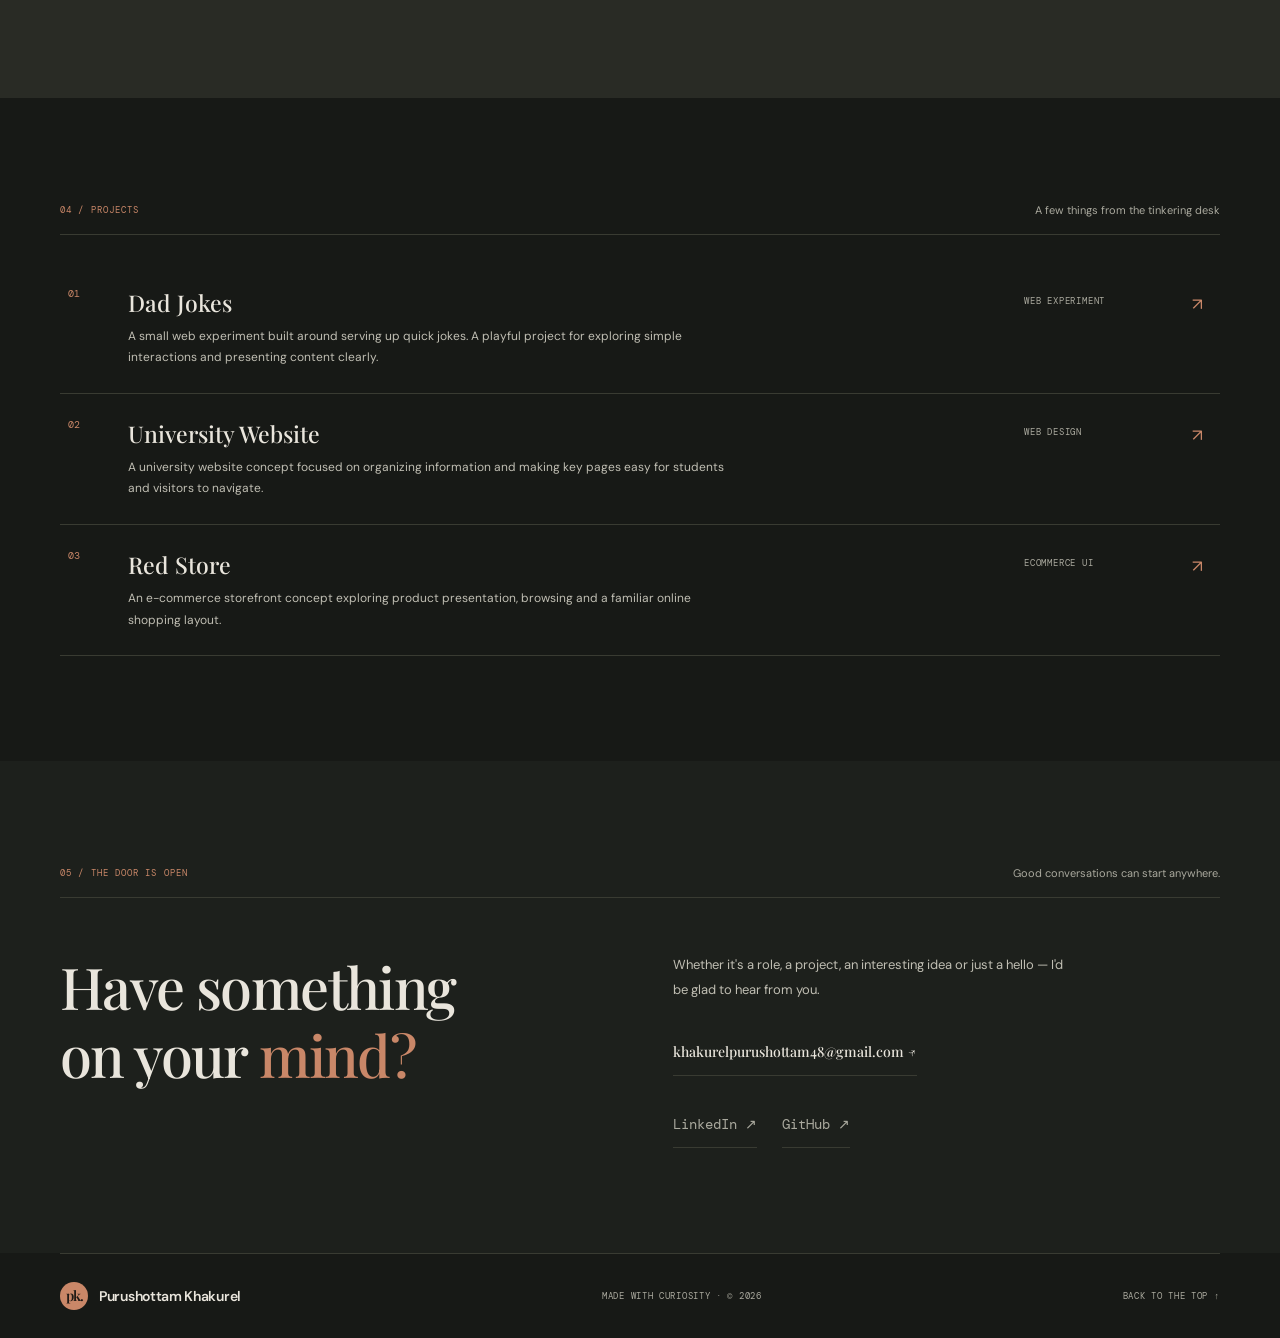
==== commit 806bbea5: "Refresh stylesheet cache for newsletter design" ====
--- a/index.html
+++ b/index.html
@@ -6,7 +6,7 @@
 <meta name="theme-color" content="#171916"><title>Purushottam Khakurel — Security, Ideas & Everything Between</title>
 <link rel="preconnect" href="https://fonts.googleapis.com"><link rel="preconnect" href="https://fonts.gstatic.com" crossorigin>
 <link href="https://fonts.googleapis.com/css2?family=DM+Mono:wght@400;500&family=DM+Sans:wght@400;500;600;700&family=Manrope:wght@400;500;600;700;800&family=Playfair+Display:ital,wght@0,500;0,600;0,700;1,500;1,600&display=swap" rel="stylesheet">
-<link rel="stylesheet" href="css/styles.css?v=journal-clean-20261103">
+<link rel="stylesheet" href="css/styles.css?v=journal-newsletter-20261103">
 </head>
 <body>
 <header class="site-header"><a class="brand" href="/"><b class="brand-mark">pk.</b><span>Purushottam Khakurel</span></a><button class="menu-toggle" aria-label="Toggle navigation" aria-expanded="false"><span></span><span></span></button><nav class="main-nav" aria-label="Main navigation"><a class="active" href="/">Home</a><a href="#about">About</a><a href="#work">Focus areas</a><a href="#journal">Journal</a><a href="#projects">Projects</a><a class="nav-contact" href="#contact">Contact ↗</a></nav></header>
--- a/css/styles.css
+++ b/css/styles.css
@@ -346,3 +346,17 @@
  .project-copy p{font-size:11px;}
  .project-list small{display:none;}
 }
+
+
+/* Buttondown newsletter invitation */
+.newsletter{display:flex;align-items:center;justify-content:space-between;gap:32px;padding-block:35px;margin-bottom:12px;border-top:1px solid var(--line);border-bottom:1px solid var(--line)}
+.newsletter-copy>span,.newsletter-home>div>span{font:9px var(--mono);letter-spacing:1px;color:var(--accent)}
+.newsletter h2{font:500 clamp(29px,3.5vw,40px)/1.15 var(--display);margin:10px 0}
+.newsletter h2 em{font-style:italic;color:var(--accent)}
+.newsletter p,.newsletter-home p{max-width:510px;margin:0;color:var(--copy,#c0beb3);font-size:12px;line-height:1.8}
+.newsletter-link,.newsletter-home>a{display:inline-flex;align-items:center;gap:18px;white-space:nowrap;padding:13px 16px;border:1px solid var(--accent);color:var(--text);font-size:12px;transition:background .2s ease,color .2s ease}
+.newsletter-link:hover,.newsletter-home>a:hover{background:var(--accent);color:#211a16}
+.newsletter-home{display:flex;justify-content:space-between;align-items:center;gap:24px;margin-top:35px;padding:22px 0;border-top:1px solid var(--line)}
+.newsletter-home h3{font:500 23px var(--display);margin:7px 0}
+.newsletter-home p{font-size:11px}
+@media(max-width:680px){.newsletter{align-items:flex-start;flex-direction:column;padding-block:28px;gap:20px}.newsletter-home{align-items:flex-start;flex-direction:column;gap:17px}.newsletter-link,.newsletter-home>a{white-space:normal}}
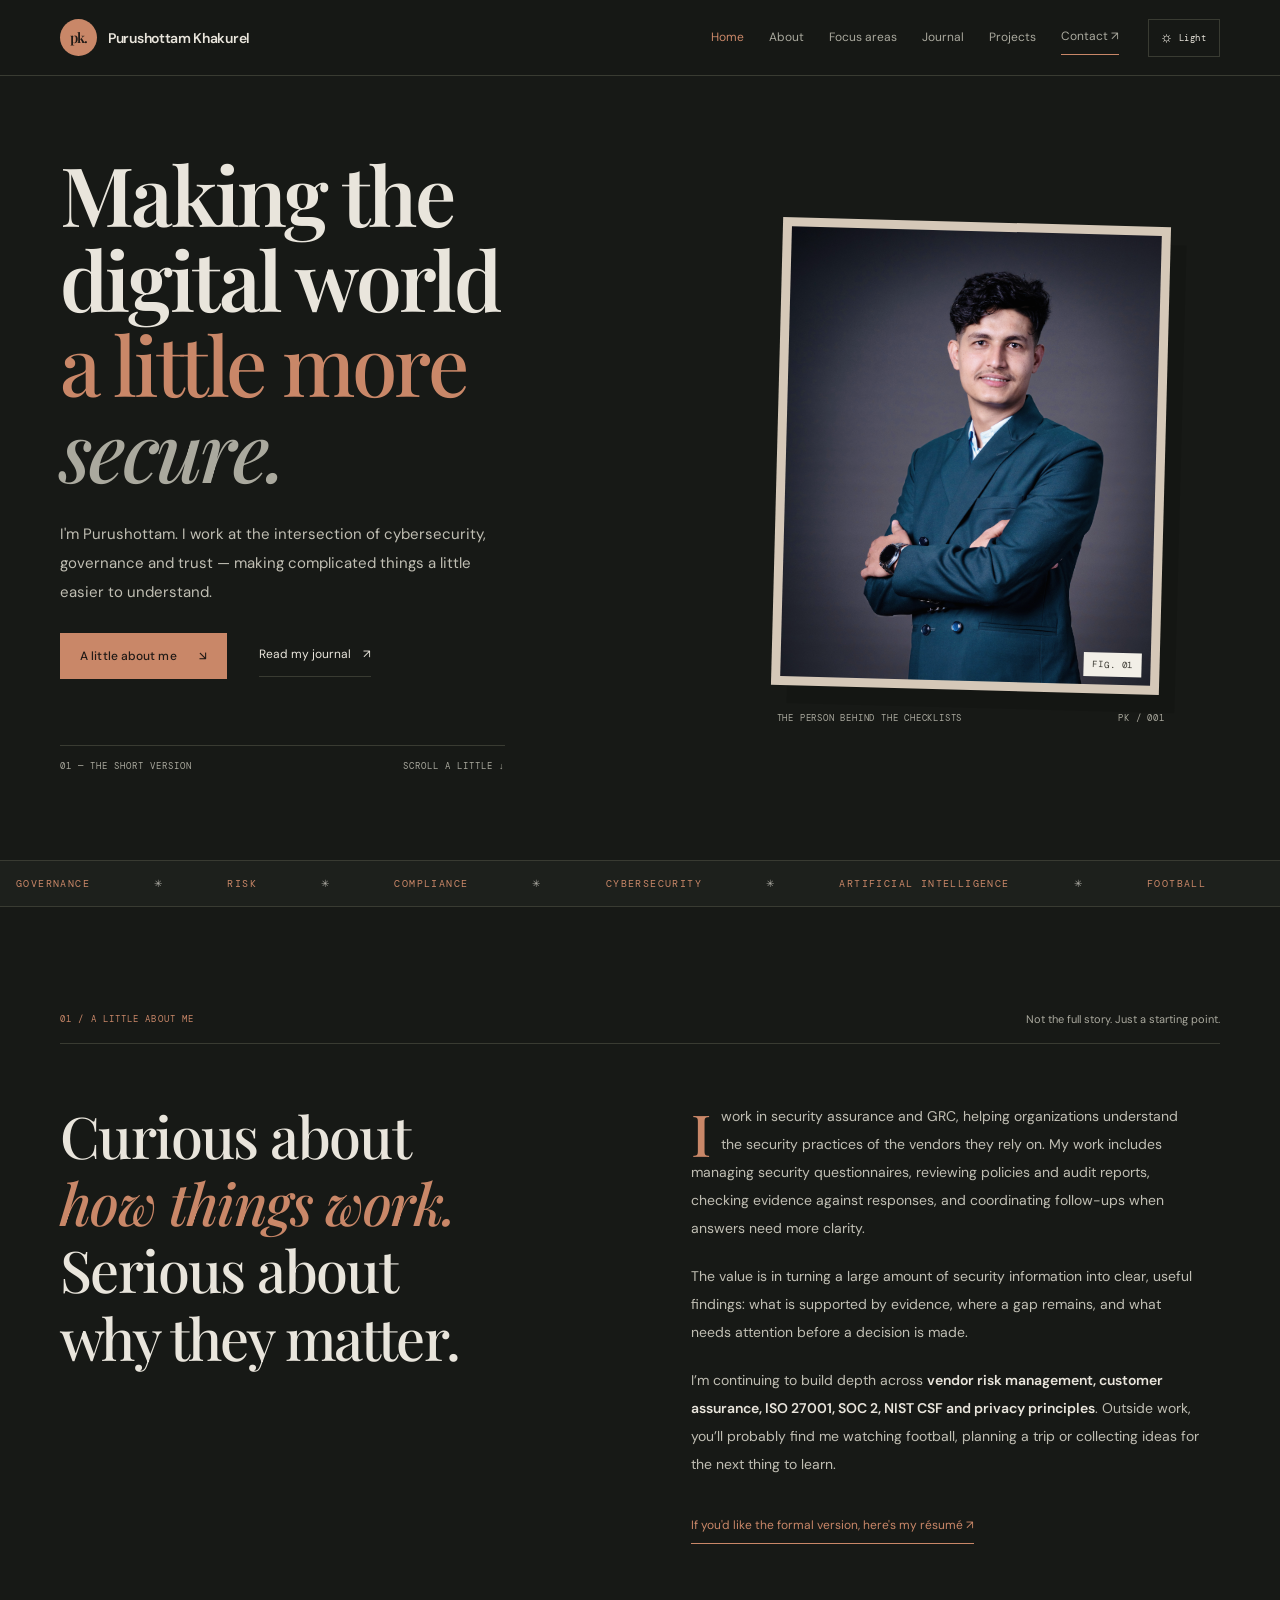
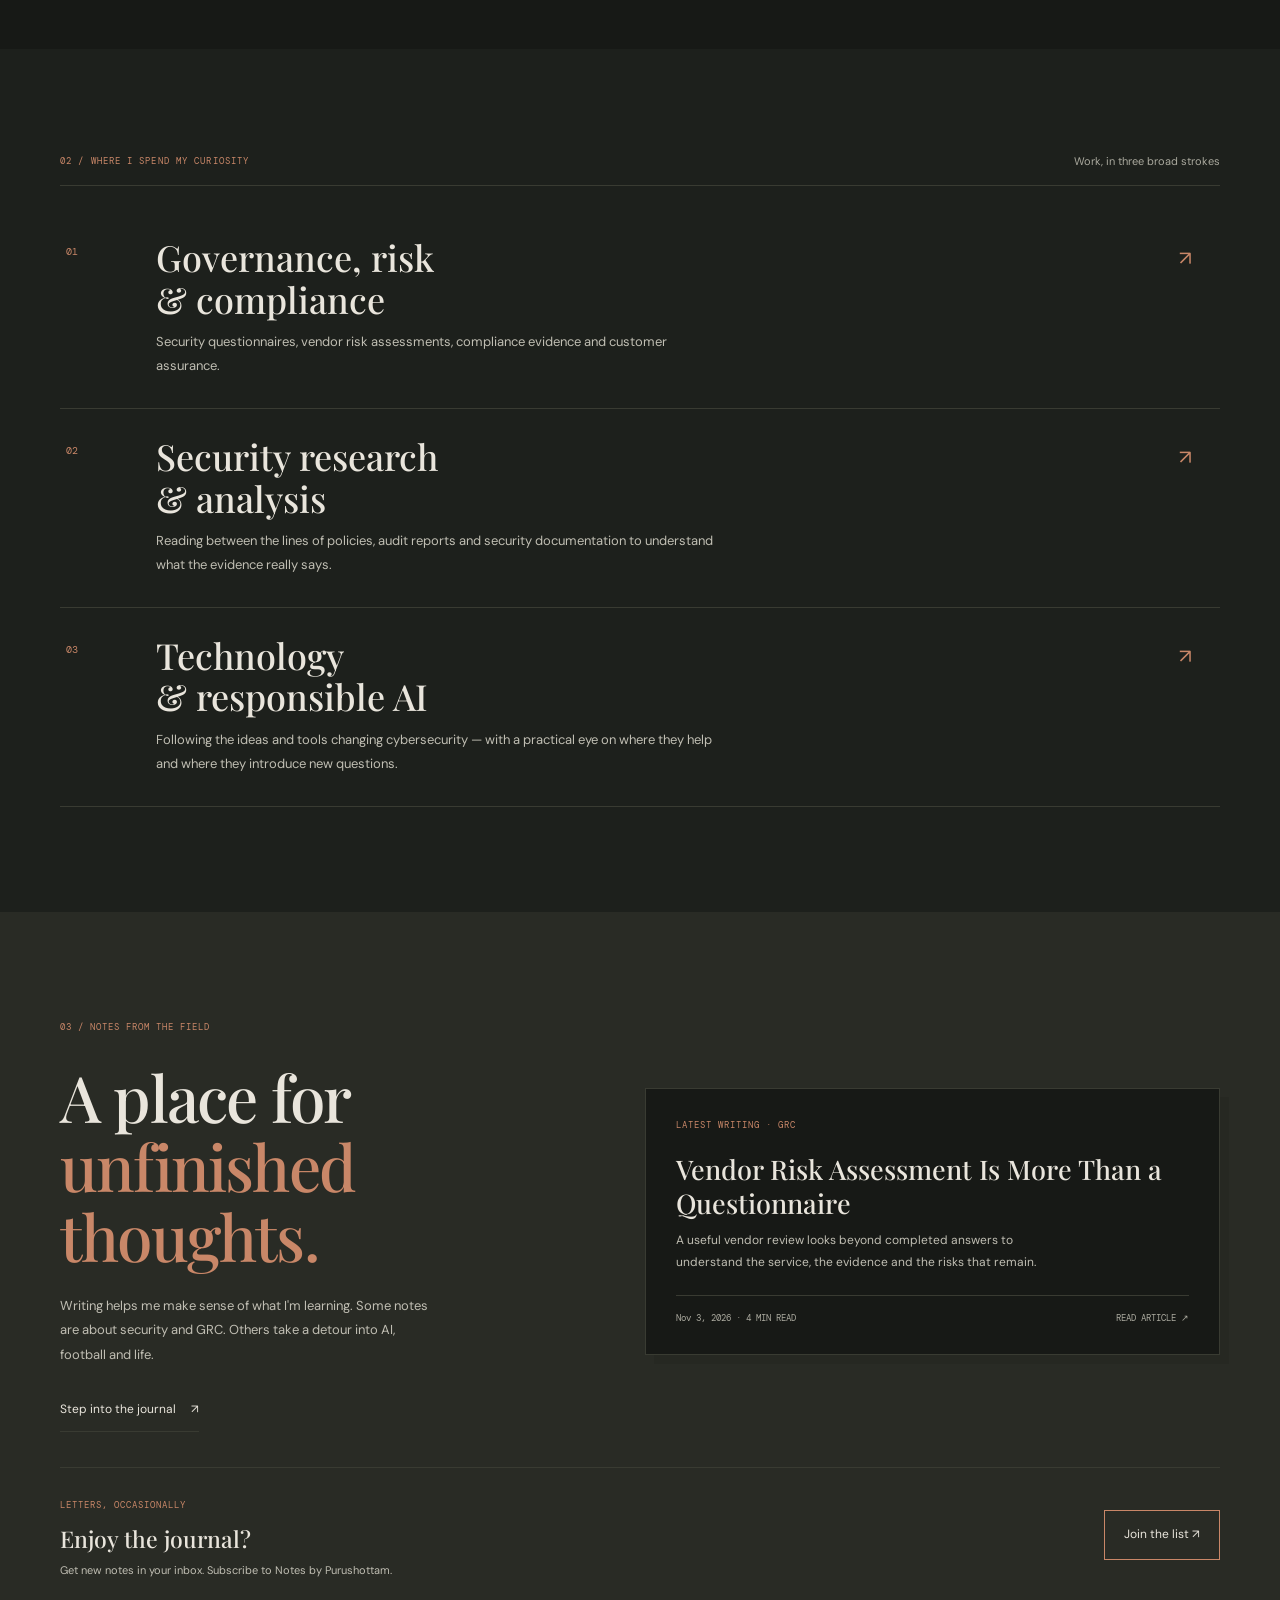
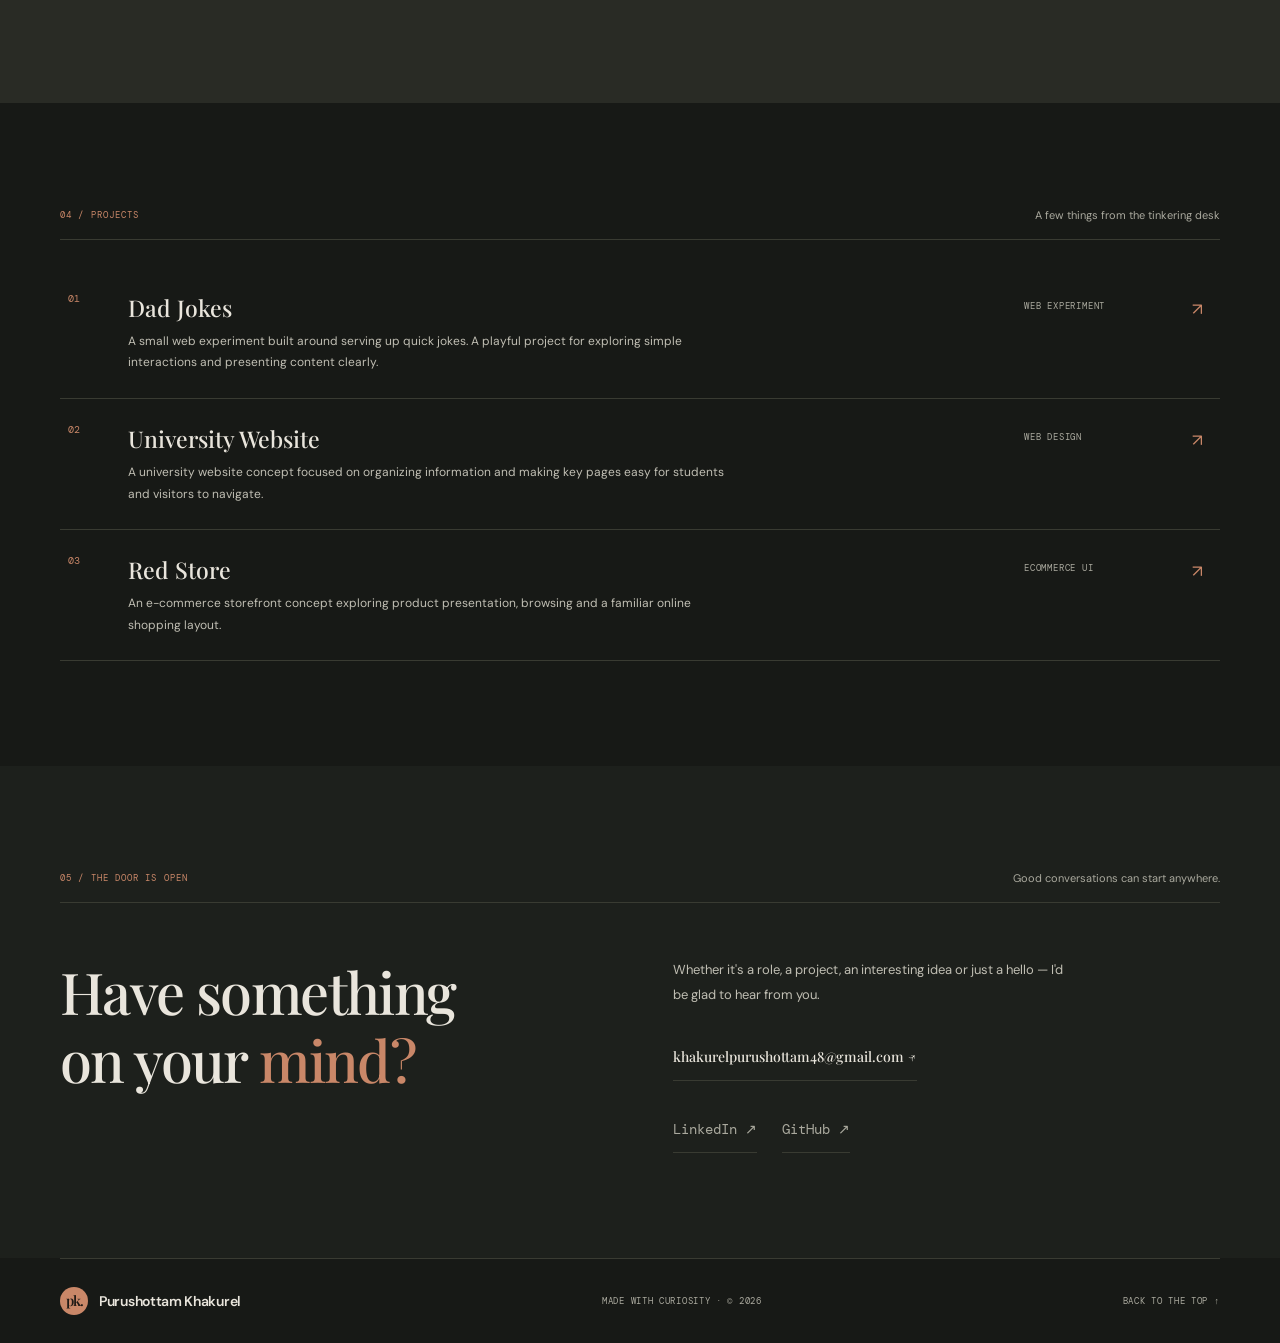
==== commit f7393c09: "Fix journal newsletter section spacing" ====
--- a/index.html
+++ b/index.html
@@ -31,7 +31,7 @@
 <article><span class="practice-no">02</span><div><h3>Security research<br>& analysis</h3><p>Reading between the lines of policies, audit reports and security documentation to understand what the evidence really says.</p></div><span class="practice-mark">↗</span></article>
 <article><span class="practice-no">03</span><div><h3>Technology<br>& responsible AI</h3><p>Following the ideas and tools changing cybersecurity — with a practical eye on where they help and where they introduce new questions.</p></div><span class="practice-mark">↗</span></article>
 </div></div></section>
-<section class="writing-feature" id="journal"><div class="wrap writing-grid"><div class="writing-intro"><span>03 / NOTES FROM THE FIELD</span><h2>A place for<br><em>unfinished thoughts.</em></h2><p>Writing helps me make sense of what I'm learning. Some notes are about security and GRC. Others take a detour into AI, football and life.</p><a class="text-link" href="blog.html">Step into the journal <span>↗</span></a></div><div class="feature-post" id="featured-post"><span>THE LATEST NOTE</span><p>Loading latest article…</p></div></div></div></div><div class="newsletter-home"><div><span>LETTERS, OCCASIONALLY</span><h3>Enjoy the journal?</h3><p>Get new notes in your inbox. Subscribe to Notes by Purushottam.</p></div><a href="https://buttondown.com/purushottam" target="_blank" rel="noopener noreferrer">Join the list ↗</a></div></section>
+<section class="writing-feature" id="journal"><div class="wrap"><div class="writing-grid"><div class="writing-intro"><span>03 / NOTES FROM THE FIELD</span><h2>A place for<br><em>unfinished thoughts.</em></h2><p>Writing helps me make sense of what I'm learning. Some notes are about security and GRC. Others take a detour into AI, football and life.</p><a class="text-link" href="blog.html">Step into the journal <span>↗</span></a></div><div class="feature-post" id="featured-post"><span>THE LATEST NOTE</span><p>Loading latest article…</p></div></div><div class="newsletter-home"><div><span>LETTERS, OCCASIONALLY</span><h3>Enjoy the journal?</h3><p>Get new notes in your inbox. Subscribe to Notes by Purushottam.</p></div><a href="https://buttondown.com/purushottam" target="_blank" rel="noopener noreferrer">Join the list ↗</a></div></div></section>
 <section class="section wrap" id="projects"><div class="section-heading"><span>04 / PROJECTS</span><small>A few things from the tinkering desk</small></div><div class="project-list"><a href="https://github.com/purushottamkhakurel/Dad-Jokes" target="_blank" rel="noreferrer"><span>01</span><div class="project-copy"><b>Dad Jokes</b><p>A small web experiment built around serving up quick jokes. A playful project for exploring simple interactions and presenting content clearly.</p></div><small>WEB EXPERIMENT</small><i>↗</i></a><a href="https://github.com/purushottamkhakurel/University" target="_blank" rel="noreferrer"><span>02</span><div class="project-copy"><b>University Website</b><p>A university website concept focused on organizing information and making key pages easy for students and visitors to navigate.</p></div><small>WEB DESIGN</small><i>↗</i></a><a href="https://github.com/purushottamkhakurel/Red-Store" target="_blank" rel="noreferrer"><span>03</span><div class="project-copy"><b>Red Store</b><p>An e-commerce storefront concept exploring product presentation, browsing and a familiar online shopping layout.</p></div><small>ECOMMERCE UI</small><i>↗</i></a></div></section>
 <section class="section contact-section" id="contact"><div class="wrap"><div class="section-heading"><span>05 / THE DOOR IS OPEN</span><small>Good conversations can start anywhere.</small></div><div class="contact-grid"><h2>Have something<br>on your <em>mind?</em></h2><div><p>Whether it's a role, a project, an interesting idea or just a hello — I'd be glad to hear from you.</p><a class="contact-email" href="mailto:khakurelpurushottam48@gmail.com">khakurelpurushottam48@gmail.com ↗</a><div class="social-links"><a href="https://www.linkedin.com/in/purushottamkhakurel/">LinkedIn ↗</a><a href="https://github.com/purushottamkhakurel">GitHub ↗</a></div></div></div></div></section>
 </main>
--- a/css/styles.css
+++ b/css/styles.css
@@ -360,3 +360,33 @@
 .newsletter-home h3{font:500 23px var(--display);margin:7px 0}
 .newsletter-home p{font-size:11px}
 @media(max-width:680px){.newsletter{align-items:flex-start;flex-direction:column;padding-block:28px;gap:20px}.newsletter-home{align-items:flex-start;flex-direction:column;gap:17px}.newsletter-link,.newsletter-home>a{white-space:normal}}
+
+
+/* Native Buttondown signup form, styled to match the journal */
+.embeddable-buttondown-form{display:flex;flex-direction:column;gap:9px;box-sizing:border-box;width:min(100%,390px);padding:20px;border:1px solid var(--line);background:var(--bg);color:var(--text);font:12px/1.5 var(--sans)}
+.embeddable-buttondown-form label{font:10px var(--mono);letter-spacing:.5px;color:var(--muted)}
+.embeddable-buttondown-form input[type="email"]{box-sizing:border-box;width:100%;padding:12px 13px;border:1px solid var(--line);border-radius:0;background:var(--panel);color:var(--text);font:13px var(--sans);outline:none}
+.embeddable-buttondown-form input[type="email"]:focus{border-color:var(--accent)}
+.embeddable-buttondown-form input[type="email"]::placeholder{color:var(--muted);opacity:.8}
+.embeddable-buttondown-form button[type="submit"]{display:flex;justify-content:space-between;align-items:center;width:100%;padding:12px 14px;border:1px solid var(--accent);border-radius:0;background:var(--accent);color:#211a16;font:500 12px var(--sans);cursor:pointer;transition:filter .2s ease}
+.embeddable-buttondown-form button[type="submit"]:hover{filter:brightness(1.08)}
+.embeddable-buttondown-form p{margin:3px 0 0;text-align:right;font:9px var(--mono);color:var(--muted)}
+.embeddable-buttondown-form p a{color:var(--muted)}
+.embeddable-buttondown-form p a:hover{color:var(--accent)}
+:root[data-theme="light"] .embeddable-buttondown-form{background:var(--card-bg)}
+:root[data-theme="light"] .embeddable-buttondown-form input[type="email"]{background:var(--bg)}
+
+
+/* Button spacing and touch-target polish */
+.hero-actions{display:flex;align-items:center;flex-wrap:wrap;column-gap:32px;row-gap:16px}
+.button{padding:14px 20px;min-height:46px;display:inline-flex;align-items:center;justify-content:center;gap:10px}
+.text-link{display:inline-flex;align-items:center;min-height:42px}
+.newsletter-link,.newsletter-home>a{min-height:46px;padding:14px 19px;gap:22px}
+.theme-toggle{min-height:38px;padding:9px 13px}
+.filter-list{gap:10px 12px}
+@media(max-width:680px){
+ .hero-actions{column-gap:22px;row-gap:13px}
+ .button{min-height:48px;padding:14px 18px}
+ .newsletter-link,.newsletter-home>a{width:100%;justify-content:space-between}
+ .filter-list{gap:9px}
+}
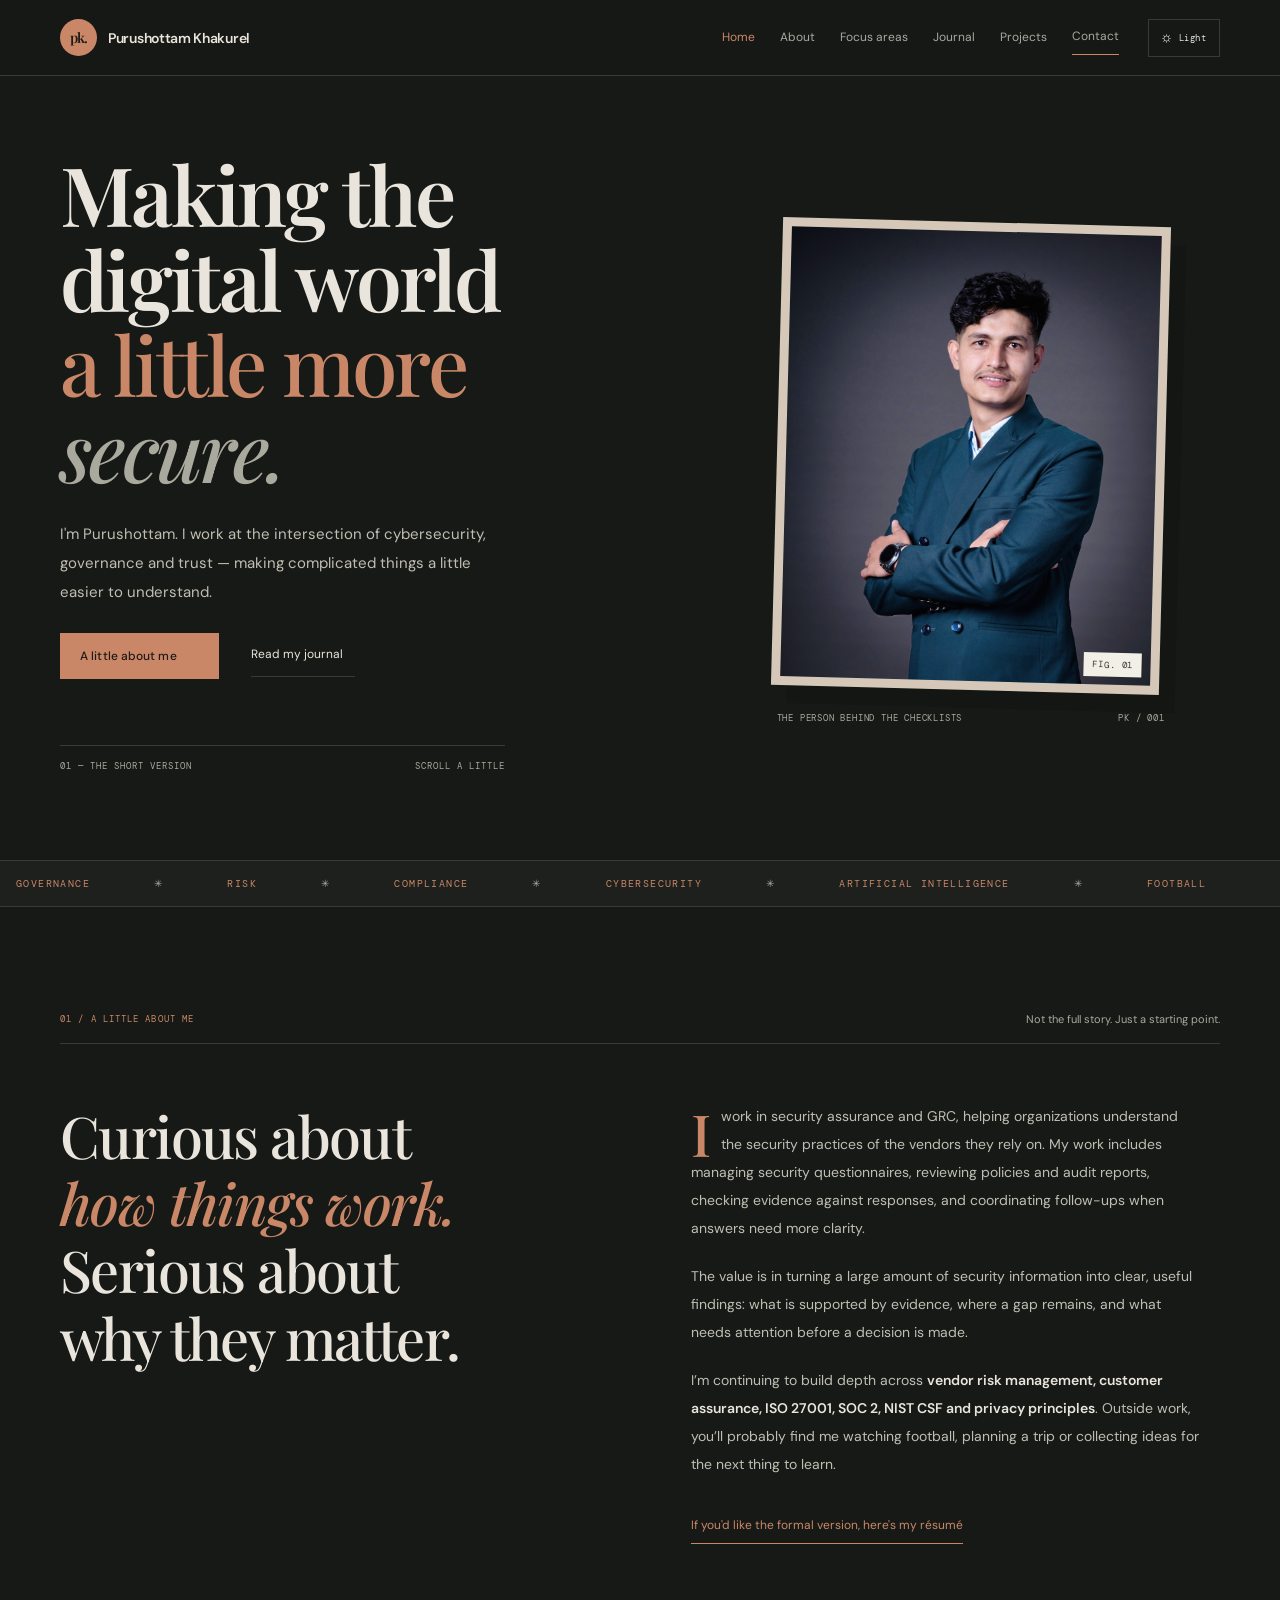
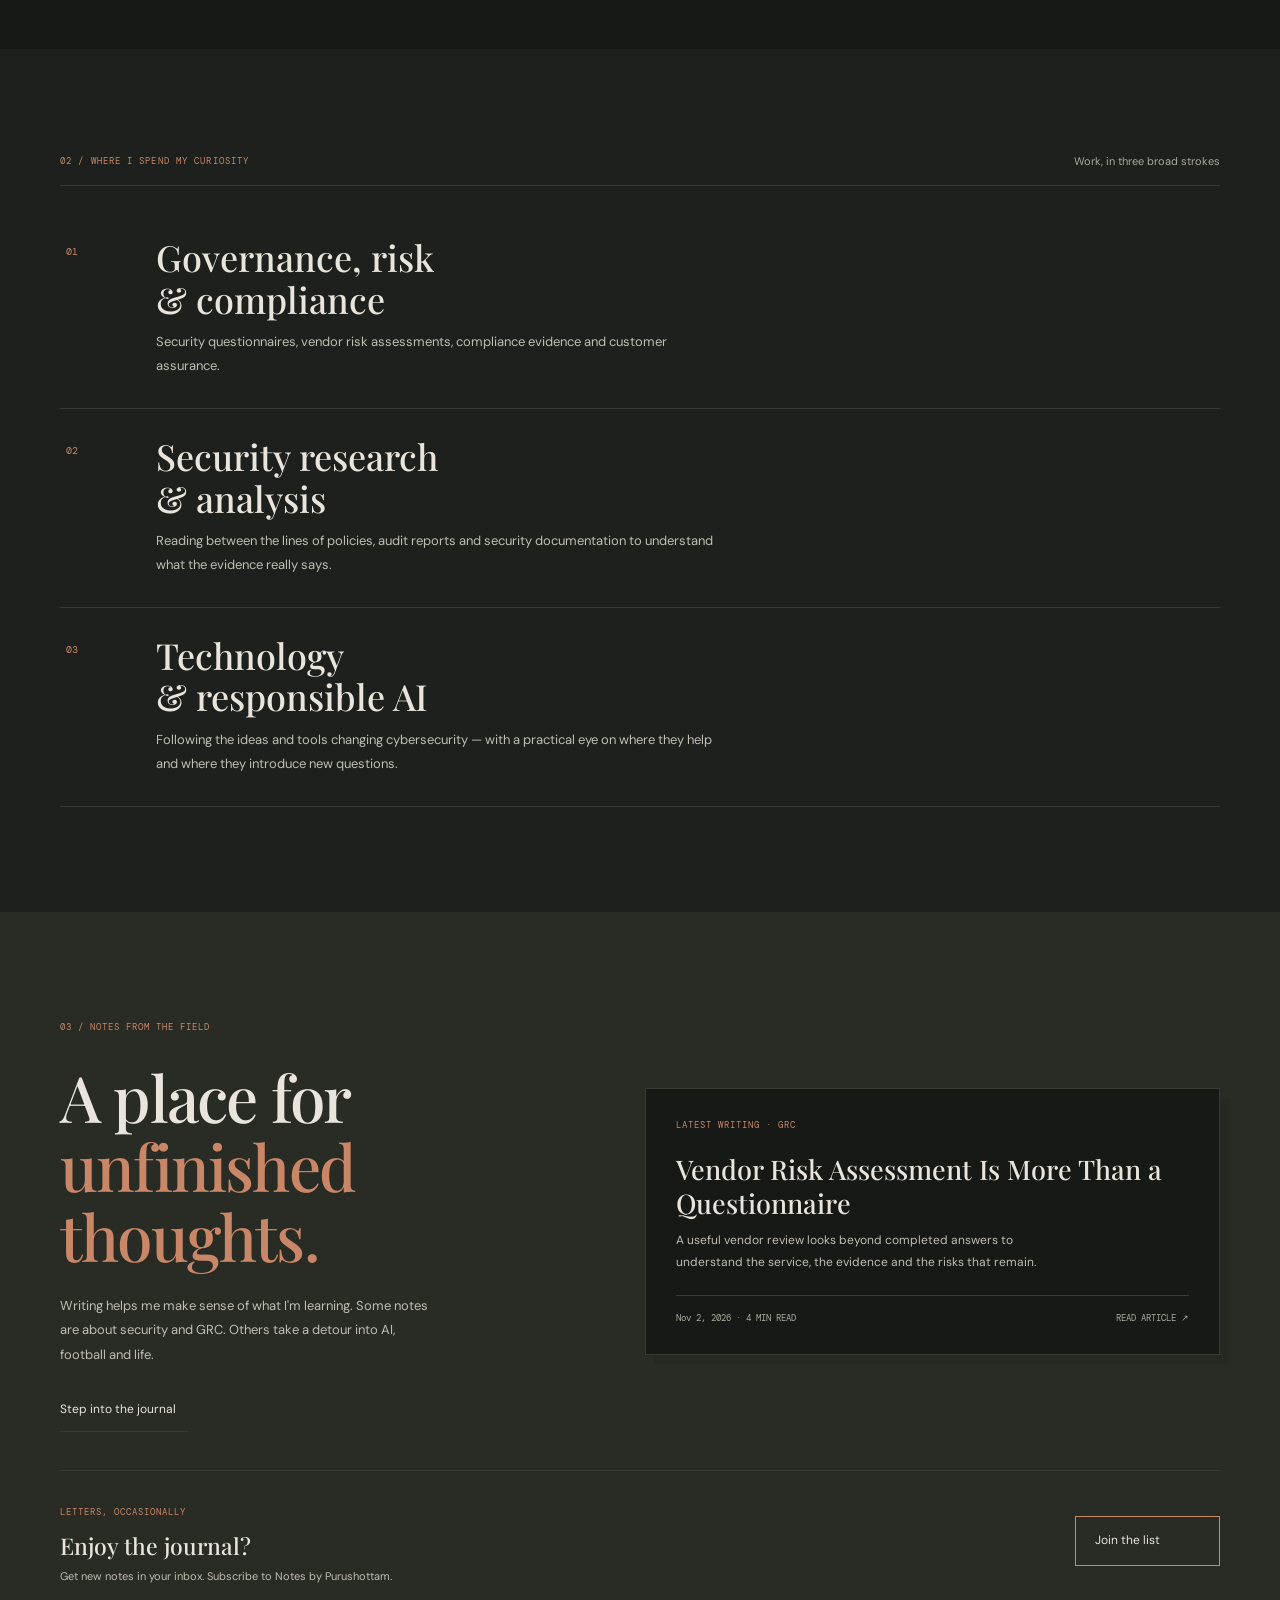
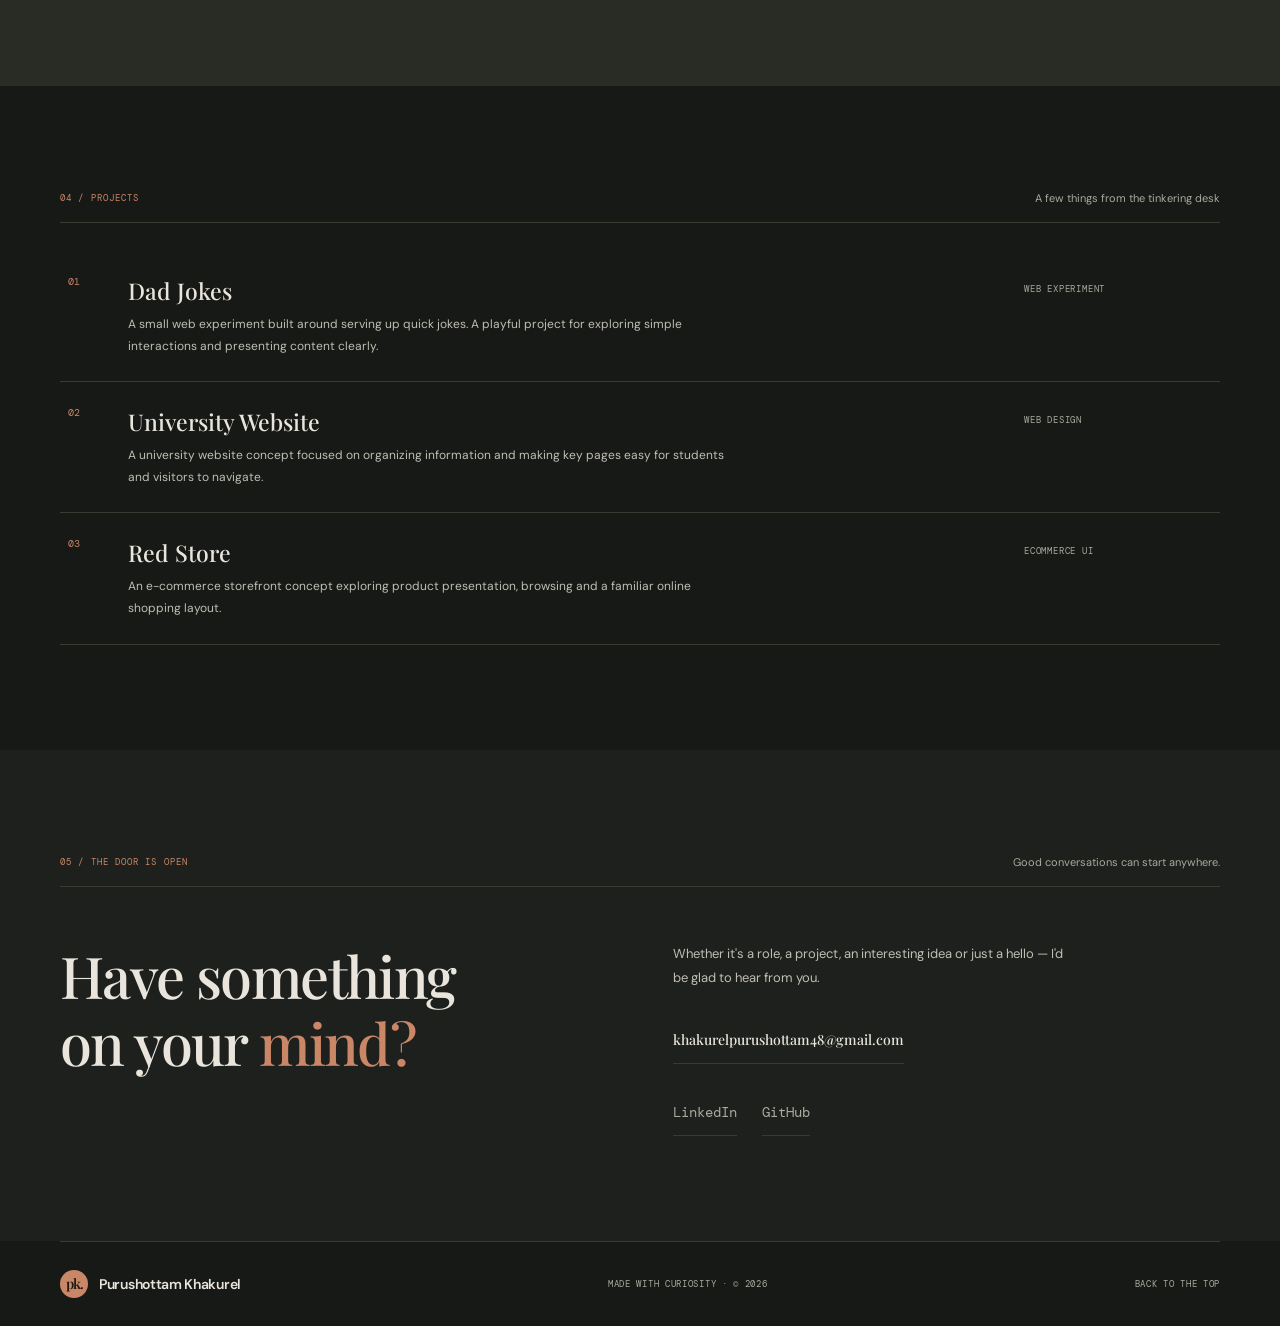
==== commit 8d8fb0b0: "Remove arrow symbols from site interface" ====
--- a/index.html
+++ b/index.html
@@ -9,15 +9,15 @@
 <link rel="stylesheet" href="css/styles.css?v=journal-newsletter-20261103">
 </head>
 <body>
-<header class="site-header"><a class="brand" href="/"><b class="brand-mark">pk.</b><span>Purushottam Khakurel</span></a><button class="menu-toggle" aria-label="Toggle navigation" aria-expanded="false"><span></span><span></span></button><nav class="main-nav" aria-label="Main navigation"><a class="active" href="/">Home</a><a href="#about">About</a><a href="#work">Focus areas</a><a href="#journal">Journal</a><a href="#projects">Projects</a><a class="nav-contact" href="#contact">Contact ↗</a></nav></header>
+<header class="site-header"><a class="brand" href="/"><b class="brand-mark">pk.</b><span>Purushottam Khakurel</span></a><button class="menu-toggle" aria-label="Toggle navigation" aria-expanded="false"><span></span><span></span></button><nav class="main-nav" aria-label="Main navigation"><a class="active" href="/">Home</a><a href="#about">About</a><a href="#work">Focus areas</a><a href="#journal">Journal</a><a href="#projects">Projects</a><a class="nav-contact" href="#contact">Contact </a></nav></header>
 <main>
 <section class="hero wrap">
   <div class="hero-copy">
     
     <h1>Making the digital world<br><em>a little more</em> <span>secure.</span></h1>
     <p class="hero-lede">I'm Purushottam. I work at the intersection of cybersecurity, governance and trust — making complicated things a little easier to understand.</p>
-    <div class="hero-actions"><a class="button" href="#about">A little about me <span>↘</span></a><a class="text-link" href="blog.html">Read my journal <span>↗</span></a></div>
-    <div class="hero-footnote"><span>01 — THE SHORT VERSION</span><span>SCROLL A LITTLE ↓</span></div>
+    <div class="hero-actions"><a class="button" href="#about">A little about me <span></span></a><a class="text-link" href="blog.html">Read my journal <span></span></a></div>
+    <div class="hero-footnote"><span>01 — THE SHORT VERSION</span><span>SCROLL A LITTLE </span></div>
   </div>
   <div class="hero-visual">
     <div class="portrait-wrap"><img src="assets/IMG_0698.jpeg" alt="Purushottam Khakurel"><span class="portrait-index">FIG. 01</span></div>
@@ -25,15 +25,15 @@
   </div>
 </section>
 <div class="ticker" aria-label="Things I keep coming back to"><div class="ticker-track"><span>GOVERNANCE</span><span>RISK</span><span>COMPLIANCE</span><span>CYBERSECURITY</span><span>ARTIFICIAL INTELLIGENCE</span><span>FOOTBALL</span></div></div>
-<section class="section wrap" id="about"><div class="section-heading"><span>01 / A LITTLE ABOUT ME</span><small>Not the full story. Just a starting point.</small></div><div class="about-grid"><h2>Curious about<br><em>how things work.</em><br>Serious about<br>why they matter.</h2><div class="about-copy"><p class="dropcap">I work in security assurance and GRC, helping organizations understand the security practices of the vendors they rely on. My work includes managing security questionnaires, reviewing policies and audit reports, checking evidence against responses, and coordinating follow-ups when answers need more clarity.</p><p>The value is in turning a large amount of security information into clear, useful findings: what is supported by evidence, where a gap remains, and what needs attention before a decision is made.</p><p>I’m continuing to build depth across <strong>vendor risk management, customer assurance, ISO 27001, SOC 2, NIST CSF and privacy principles</strong>. Outside work, you’ll probably find me watching football, planning a trip or collecting ideas for the next thing to learn.</p><a class="underlined-link" href="https://raw.githubusercontent.com/purushottamkhakurel/purushottam-live-portfolio/master/assets/Purushottam-Khakurel-cv.pdf" target="_blank" rel="noreferrer">If you'd like the formal version, here's my résumé ↗</a></div></div></section>
+<section class="section wrap" id="about"><div class="section-heading"><span>01 / A LITTLE ABOUT ME</span><small>Not the full story. Just a starting point.</small></div><div class="about-grid"><h2>Curious about<br><em>how things work.</em><br>Serious about<br>why they matter.</h2><div class="about-copy"><p class="dropcap">I work in security assurance and GRC, helping organizations understand the security practices of the vendors they rely on. My work includes managing security questionnaires, reviewing policies and audit reports, checking evidence against responses, and coordinating follow-ups when answers need more clarity.</p><p>The value is in turning a large amount of security information into clear, useful findings: what is supported by evidence, where a gap remains, and what needs attention before a decision is made.</p><p>I’m continuing to build depth across <strong>vendor risk management, customer assurance, ISO 27001, SOC 2, NIST CSF and privacy principles</strong>. Outside work, you’ll probably find me watching football, planning a trip or collecting ideas for the next thing to learn.</p><a class="underlined-link" href="https://raw.githubusercontent.com/purushottamkhakurel/purushottam-live-portfolio/master/assets/Purushottam-Khakurel-cv.pdf" target="_blank" rel="noreferrer">If you'd like the formal version, here's my résumé </a></div></div></section>
 <section class="section section-muted" id="work"><div class="wrap"><div class="section-heading"><span>02 / WHERE I SPEND MY CURIOSITY</span><small>Work, in three broad strokes</small></div><div class="practice-list">
-<article><span class="practice-no">01</span><div><h3>Governance, risk<br>& compliance</h3><p>Security questionnaires, vendor risk assessments, compliance evidence and customer assurance.</p></div><span class="practice-mark">↗</span></article>
-<article><span class="practice-no">02</span><div><h3>Security research<br>& analysis</h3><p>Reading between the lines of policies, audit reports and security documentation to understand what the evidence really says.</p></div><span class="practice-mark">↗</span></article>
-<article><span class="practice-no">03</span><div><h3>Technology<br>& responsible AI</h3><p>Following the ideas and tools changing cybersecurity — with a practical eye on where they help and where they introduce new questions.</p></div><span class="practice-mark">↗</span></article>
+<article><span class="practice-no">01</span><div><h3>Governance, risk<br>& compliance</h3><p>Security questionnaires, vendor risk assessments, compliance evidence and customer assurance.</p></div><span class="practice-mark"></span></article>
+<article><span class="practice-no">02</span><div><h3>Security research<br>& analysis</h3><p>Reading between the lines of policies, audit reports and security documentation to understand what the evidence really says.</p></div><span class="practice-mark"></span></article>
+<article><span class="practice-no">03</span><div><h3>Technology<br>& responsible AI</h3><p>Following the ideas and tools changing cybersecurity — with a practical eye on where they help and where they introduce new questions.</p></div><span class="practice-mark"></span></article>
 </div></div></section>
-<section class="writing-feature" id="journal"><div class="wrap"><div class="writing-grid"><div class="writing-intro"><span>03 / NOTES FROM THE FIELD</span><h2>A place for<br><em>unfinished thoughts.</em></h2><p>Writing helps me make sense of what I'm learning. Some notes are about security and GRC. Others take a detour into AI, football and life.</p><a class="text-link" href="blog.html">Step into the journal <span>↗</span></a></div><div class="feature-post" id="featured-post"><span>THE LATEST NOTE</span><p>Loading latest article…</p></div></div><div class="newsletter-home"><div><span>LETTERS, OCCASIONALLY</span><h3>Enjoy the journal?</h3><p>Get new notes in your inbox. Subscribe to Notes by Purushottam.</p></div><a href="https://buttondown.com/purushottam" target="_blank" rel="noopener noreferrer">Join the list ↗</a></div></div></section>
-<section class="section wrap" id="projects"><div class="section-heading"><span>04 / PROJECTS</span><small>A few things from the tinkering desk</small></div><div class="project-list"><a href="https://github.com/purushottamkhakurel/Dad-Jokes" target="_blank" rel="noreferrer"><span>01</span><div class="project-copy"><b>Dad Jokes</b><p>A small web experiment built around serving up quick jokes. A playful project for exploring simple interactions and presenting content clearly.</p></div><small>WEB EXPERIMENT</small><i>↗</i></a><a href="https://github.com/purushottamkhakurel/University" target="_blank" rel="noreferrer"><span>02</span><div class="project-copy"><b>University Website</b><p>A university website concept focused on organizing information and making key pages easy for students and visitors to navigate.</p></div><small>WEB DESIGN</small><i>↗</i></a><a href="https://github.com/purushottamkhakurel/Red-Store" target="_blank" rel="noreferrer"><span>03</span><div class="project-copy"><b>Red Store</b><p>An e-commerce storefront concept exploring product presentation, browsing and a familiar online shopping layout.</p></div><small>ECOMMERCE UI</small><i>↗</i></a></div></section>
-<section class="section contact-section" id="contact"><div class="wrap"><div class="section-heading"><span>05 / THE DOOR IS OPEN</span><small>Good conversations can start anywhere.</small></div><div class="contact-grid"><h2>Have something<br>on your <em>mind?</em></h2><div><p>Whether it's a role, a project, an interesting idea or just a hello — I'd be glad to hear from you.</p><a class="contact-email" href="mailto:khakurelpurushottam48@gmail.com">khakurelpurushottam48@gmail.com ↗</a><div class="social-links"><a href="https://www.linkedin.com/in/purushottamkhakurel/">LinkedIn ↗</a><a href="https://github.com/purushottamkhakurel">GitHub ↗</a></div></div></div></div></section>
+<section class="writing-feature" id="journal"><div class="wrap"><div class="writing-grid"><div class="writing-intro"><span>03 / NOTES FROM THE FIELD</span><h2>A place for<br><em>unfinished thoughts.</em></h2><p>Writing helps me make sense of what I'm learning. Some notes are about security and GRC. Others take a detour into AI, football and life.</p><a class="text-link" href="blog.html">Step into the journal <span></span></a></div><div class="feature-post" id="featured-post"><span>THE LATEST NOTE</span><p>Loading latest article…</p></div></div><div class="newsletter-home"><div><span>LETTERS, OCCASIONALLY</span><h3>Enjoy the journal?</h3><p>Get new notes in your inbox. Subscribe to Notes by Purushottam.</p></div><a href="https://buttondown.com/purushottam" target="_blank" rel="noopener noreferrer">Join the list </a></div></div></section>
+<section class="section wrap" id="projects"><div class="section-heading"><span>04 / PROJECTS</span><small>A few things from the tinkering desk</small></div><div class="project-list"><a href="https://github.com/purushottamkhakurel/Dad-Jokes" target="_blank" rel="noreferrer"><span>01</span><div class="project-copy"><b>Dad Jokes</b><p>A small web experiment built around serving up quick jokes. A playful project for exploring simple interactions and presenting content clearly.</p></div><small>WEB EXPERIMENT</small><i></i></a><a href="https://github.com/purushottamkhakurel/University" target="_blank" rel="noreferrer"><span>02</span><div class="project-copy"><b>University Website</b><p>A university website concept focused on organizing information and making key pages easy for students and visitors to navigate.</p></div><small>WEB DESIGN</small><i></i></a><a href="https://github.com/purushottamkhakurel/Red-Store" target="_blank" rel="noreferrer"><span>03</span><div class="project-copy"><b>Red Store</b><p>An e-commerce storefront concept exploring product presentation, browsing and a familiar online shopping layout.</p></div><small>ECOMMERCE UI</small><i></i></a></div></section>
+<section class="section contact-section" id="contact"><div class="wrap"><div class="section-heading"><span>05 / THE DOOR IS OPEN</span><small>Good conversations can start anywhere.</small></div><div class="contact-grid"><h2>Have something<br>on your <em>mind?</em></h2><div><p>Whether it's a role, a project, an interesting idea or just a hello — I'd be glad to hear from you.</p><a class="contact-email" href="mailto:khakurelpurushottam48@gmail.com">khakurelpurushottam48@gmail.com </a><div class="social-links"><a href="https://www.linkedin.com/in/purushottamkhakurel/">LinkedIn </a><a href="https://github.com/purushottamkhakurel">GitHub </a></div></div></div></div></section>
 </main>
-<footer class="site-footer wrap"><a class="brand" href="/"><b class="brand-mark">pk.</b><span>Purushottam Khakurel</span></a><span>MADE WITH CURIOSITY · © <span id="year"></span></span><a href="#top">BACK TO THE TOP ↑</a></footer>
+<footer class="site-footer wrap"><a class="brand" href="/"><b class="brand-mark">pk.</b><span>Purushottam Khakurel</span></a><span>MADE WITH CURIOSITY · © <span id="year"></span></span><a href="#top">BACK TO THE TOP </a></footer>
 <script src="js/main.js"></script></body></html>
--- a/css/styles.css
+++ b/css/styles.css
@@ -390,3 +390,26 @@
  .newsletter-link,.newsletter-home>a{width:100%;justify-content:space-between}
  .filter-list{gap:9px}
 }
+
+
+/* Align the homepage newsletter with the journal content */
+.writing-feature>.wrap{width:min(var(--max),calc(100% - 64px));margin-inline:auto}
+.newsletter-home{width:100%;margin:38px 0 0;padding:26px 0 0;border-top:1px solid var(--line);align-items:center}
+.newsletter-home>div{min-width:0}
+.newsletter-home h3{margin:9px 0 7px;line-height:1.2}
+.newsletter-home p{line-height:1.75}
+.newsletter-home>a{flex:0 0 auto;min-width:145px;justify-content:space-between}
+@media(max-width:680px){
+ .writing-feature>.wrap{width:calc(100% - 40px)}
+ .newsletter-home{margin-top:30px;padding-top:22px;gap:16px}
+ .newsletter-home>a{width:100%;min-width:0}
+}
+
+/* Keep external-link arrow marks out of the mobile layout */
+@media(max-width:680px){
+  .hero-actions .button span,
+  .hero-actions .text-link span,
+  .practice-mark,
+  .project-list a>i,
+  .post-card-bottom span:last-child{display:none!important}
+}
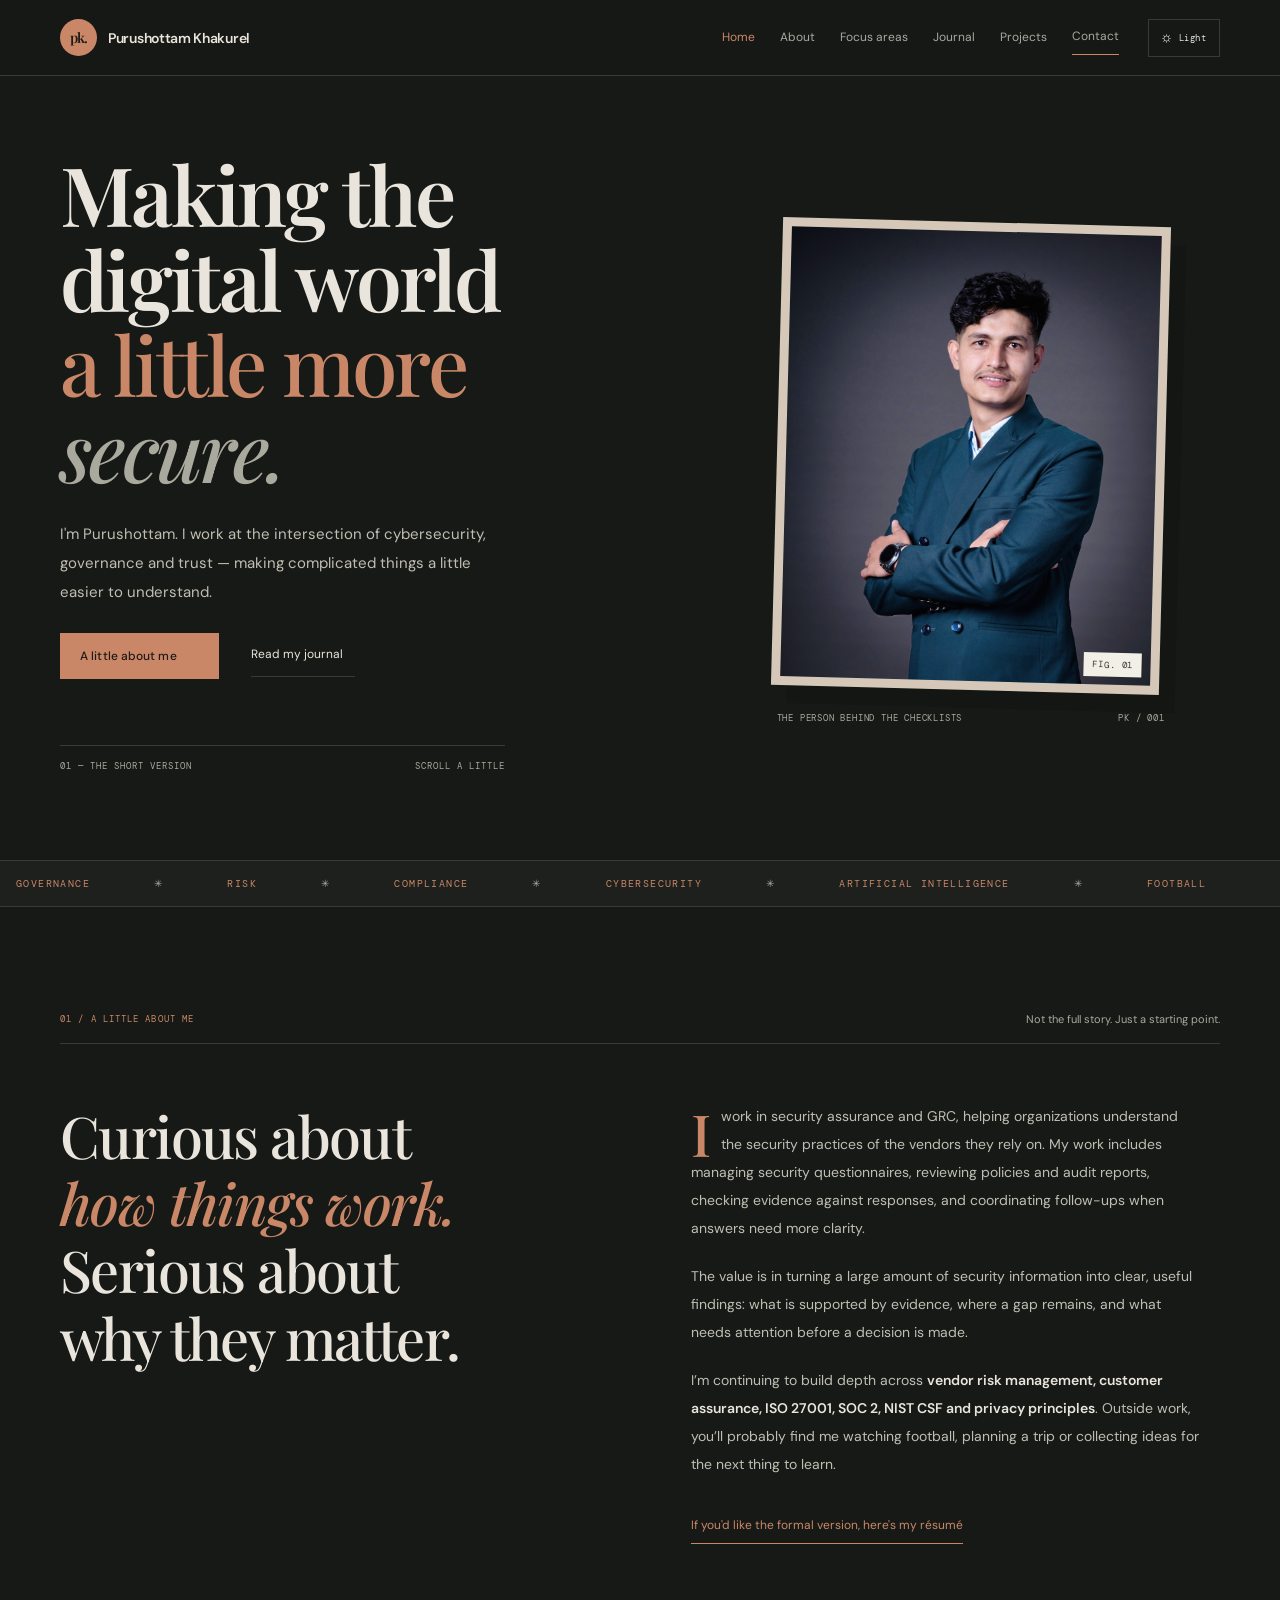
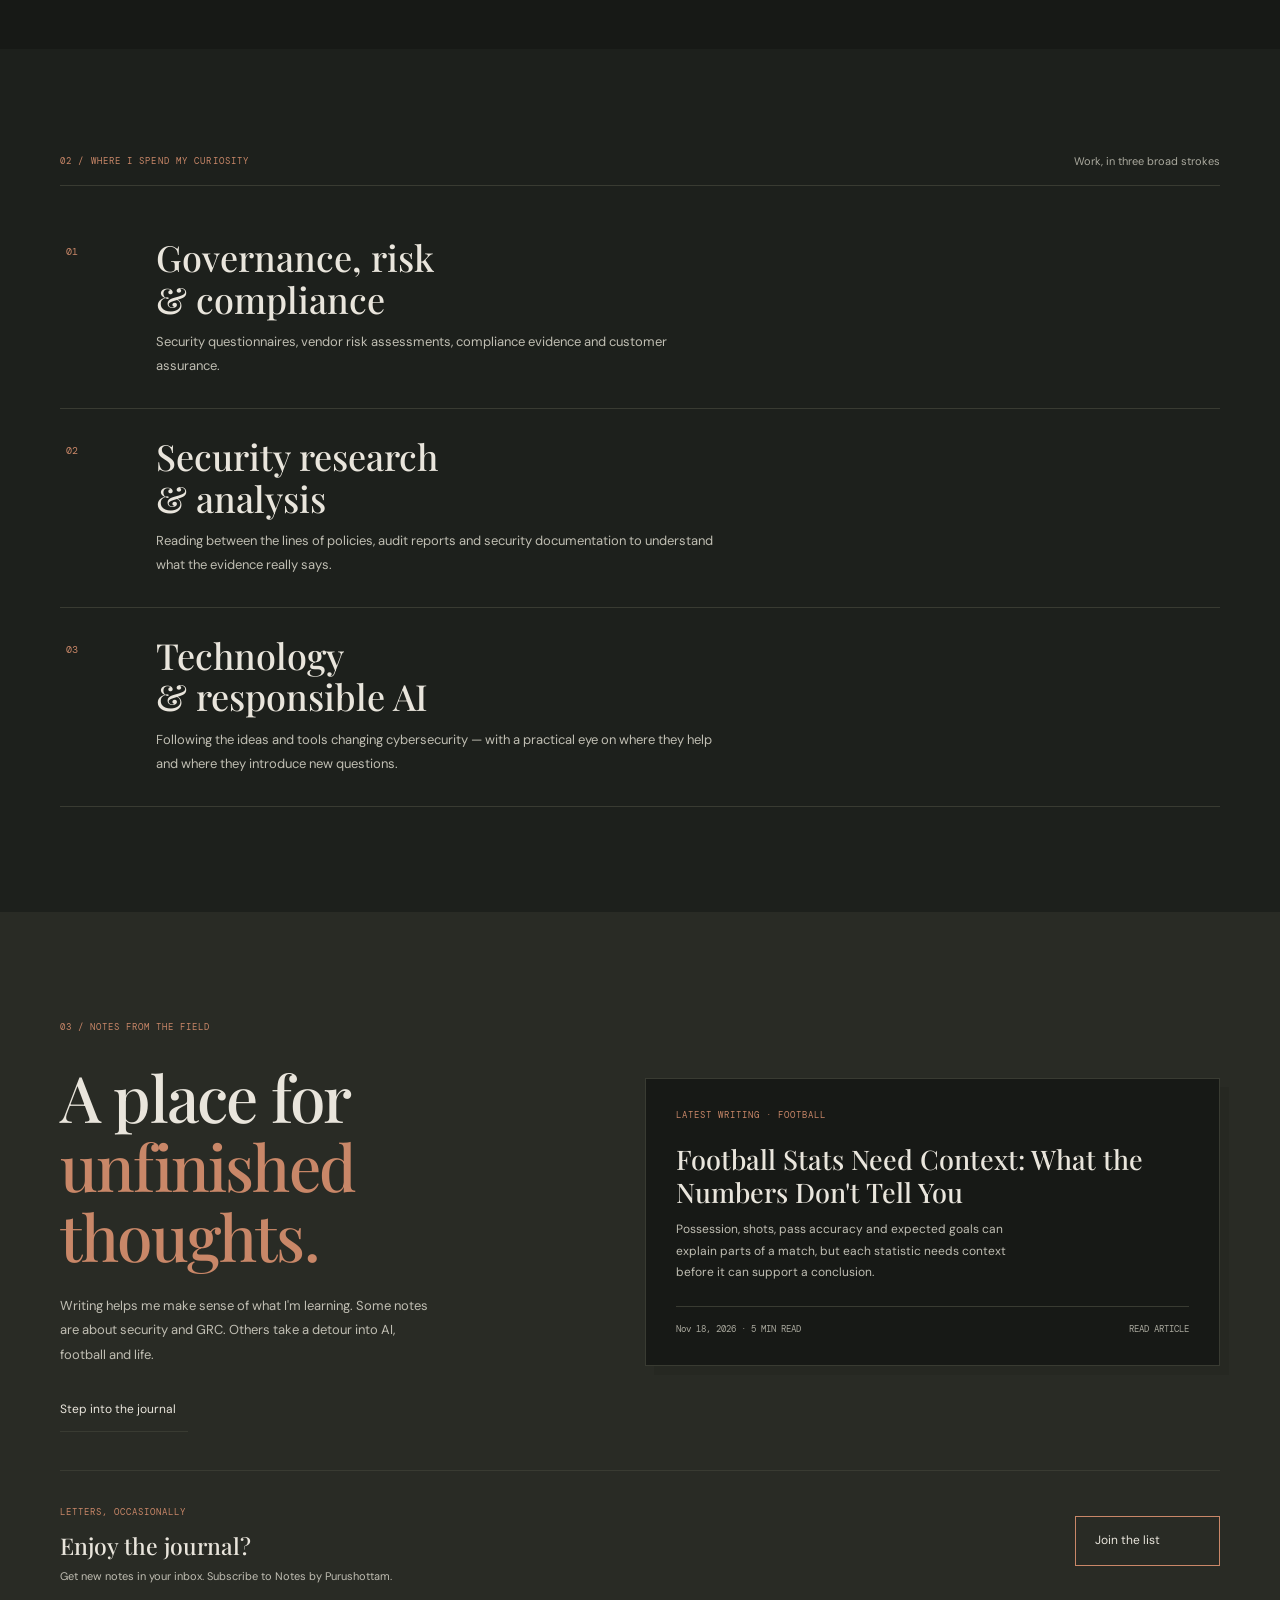
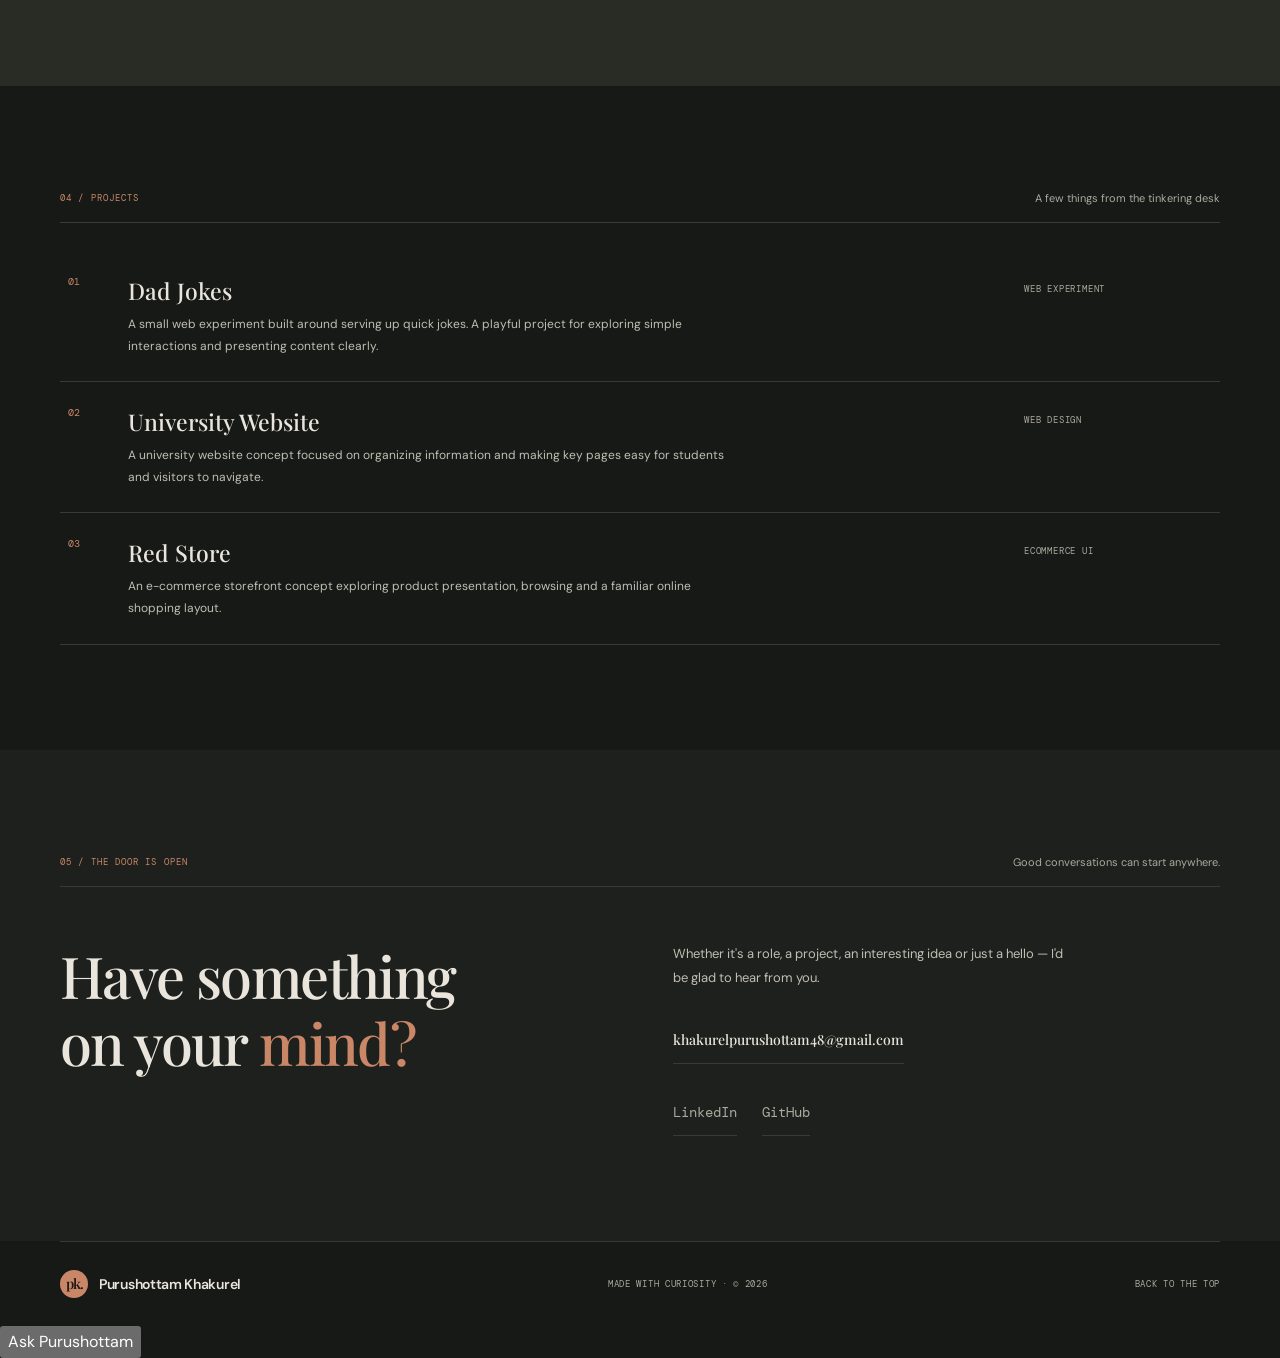
==== commit a6cd4f55: "Add Ask Purushottam chatbot to site" ====
--- a/index.html
+++ b/index.html
@@ -36,4 +36,4 @@
 <section class="section contact-section" id="contact"><div class="wrap"><div class="section-heading"><span>05 / THE DOOR IS OPEN</span><small>Good conversations can start anywhere.</small></div><div class="contact-grid"><h2>Have something<br>on your <em>mind?</em></h2><div><p>Whether it's a role, a project, an interesting idea or just a hello — I'd be glad to hear from you.</p><a class="contact-email" href="mailto:khakurelpurushottam48@gmail.com">khakurelpurushottam48@gmail.com </a><div class="social-links"><a href="https://www.linkedin.com/in/purushottamkhakurel/">LinkedIn </a><a href="https://github.com/purushottamkhakurel">GitHub </a></div></div></div></div></section>
 </main>
 <footer class="site-footer wrap"><a class="brand" href="/"><b class="brand-mark">pk.</b><span>Purushottam Khakurel</span></a><span>MADE WITH CURIOSITY · © <span id="year"></span></span><a href="#top">BACK TO THE TOP </a></footer>
-<script src="js/main.js"></script></body></html>+<script src="js/main.js"></script><script src="js/chatbot.js?v=20261119"></script></body></html>
--- a/css/styles.css
+++ b/css/styles.css
@@ -413,3 +413,15 @@
   .project-list a>i,
   .post-card-bottom span:last-child{display:none!important}
 }
+
+
+/* Article sharing controls */
+.post-card-link{display:flex;flex:1;flex-direction:column;color:inherit;text-decoration:none}
+.post-card-link h2{margin-top:25px}
+.post-share-actions,.article-share{display:flex;align-items:center;flex-wrap:wrap;gap:10px}
+.post-share-actions{margin-top:16px;padding-top:14px;border-top:1px solid var(--line)}
+.post-share-actions a,.post-share-actions button,.article-share a,.article-share button{appearance:none;display:inline-flex;align-items:center;justify-content:center;min-height:38px;padding:9px 13px;border:1px solid var(--line);border-radius:0;background:transparent;color:var(--text);font:10px var(--mono);letter-spacing:.3px;text-decoration:none;cursor:pointer}
+.post-share-actions a:hover,.post-share-actions button:hover,.article-share a:hover,.article-share button:hover{border-color:var(--accent);color:var(--accent)}
+.article-share{margin-top:42px;padding:20px 0;border-top:1px solid var(--line);border-bottom:1px solid var(--line)}
+.article-share>span{width:100%;margin-bottom:3px;color:var(--muted);font:9px var(--mono);letter-spacing:1px}
+@media(max-width:680px){.post-share-actions a,.post-share-actions button,.article-share a,.article-share button{min-height:42px;padding:10px 12px}.article-share{gap:8px}}
